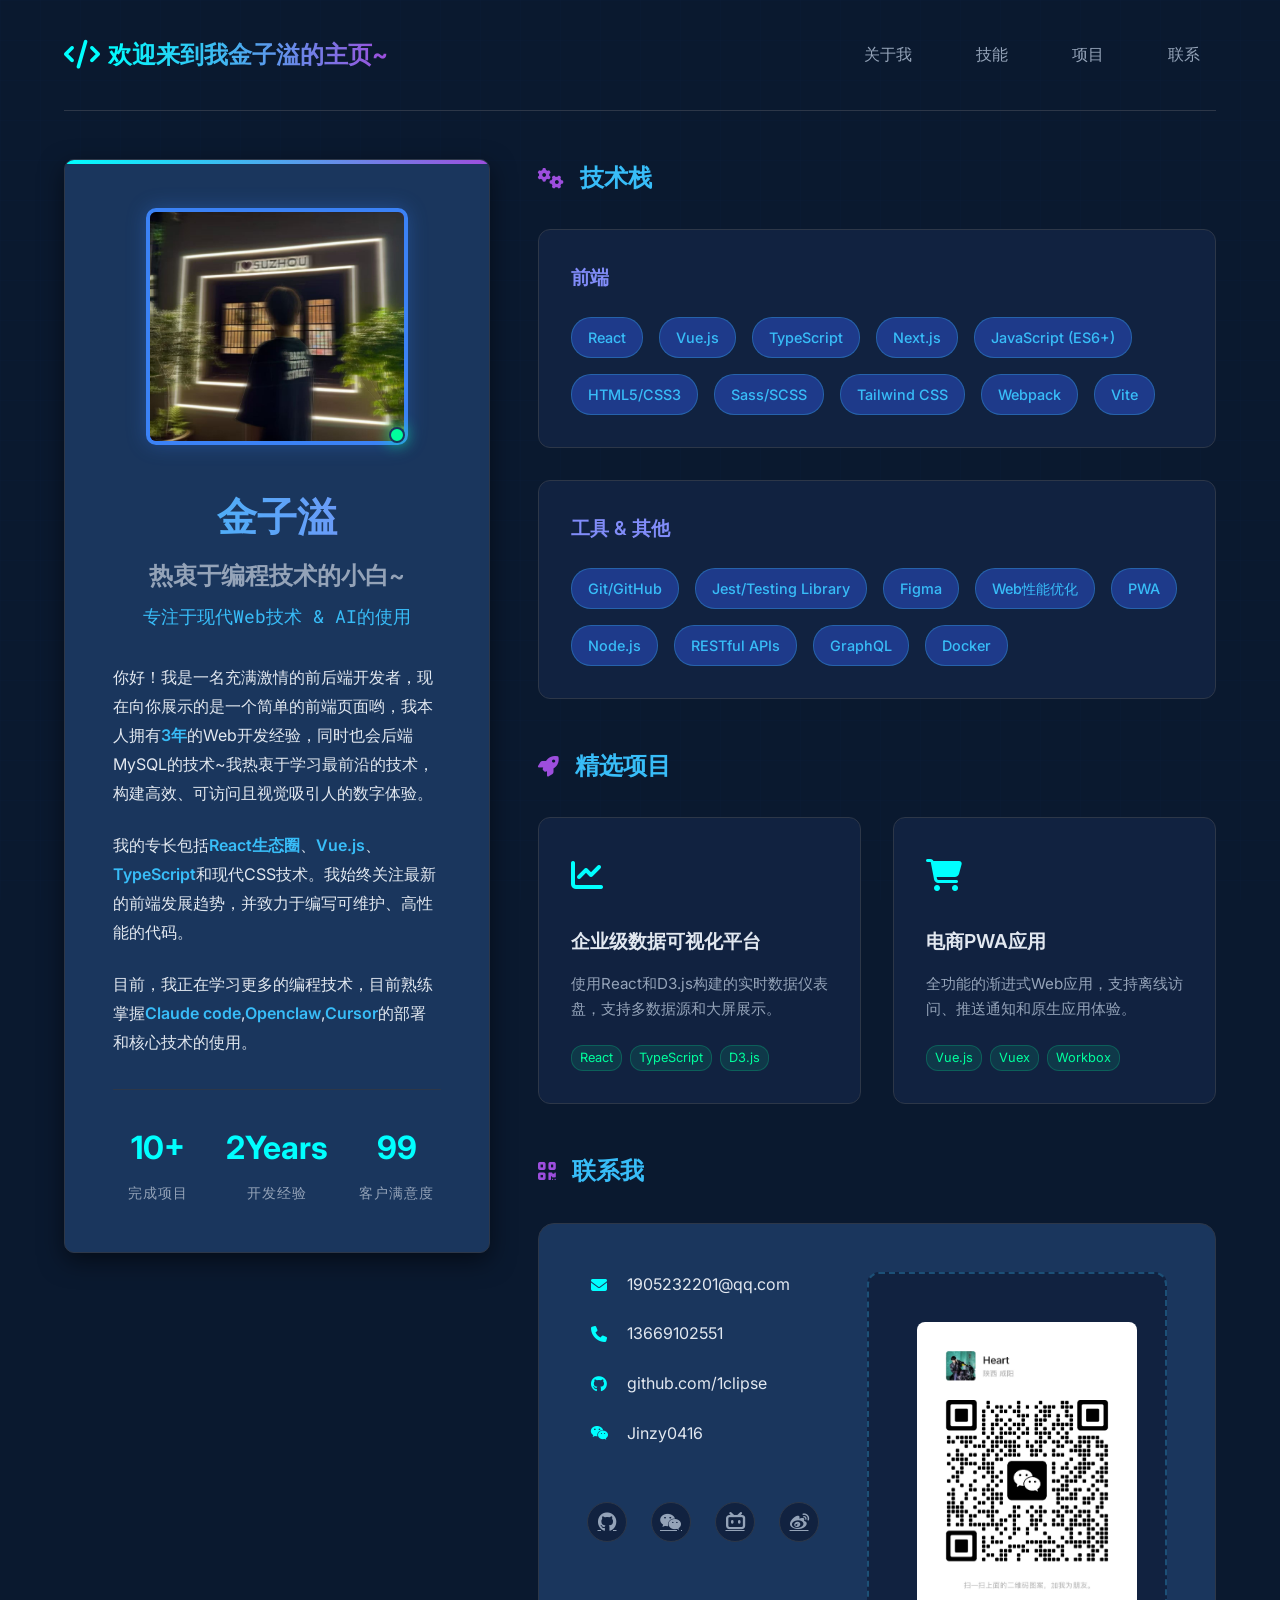
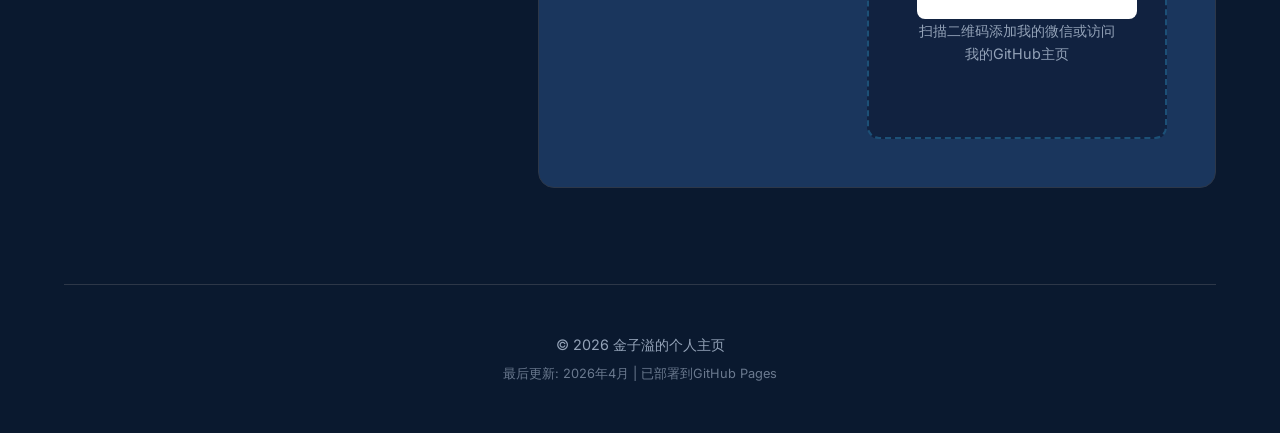
==== myweb/index.html @ c833097a "Add files via upload" ====
<!DOCTYPE html>
<html lang="zh-CN">
<head>
    <meta charset="UTF-8">
    <meta name="viewport" content="width=device-width, initial-scale=1.0">
    <title>前端开发者 | 个人主页</title>
    <link rel="stylesheet" href="style.css">
    <link rel="preconnect" href="https://fonts.googleapis.com">
    <link rel="preconnect" href="https://fonts.gstatic.com" crossorigin>
    <link href="https://fonts.googleapis.com/css2?family=Inter:wght@300;400;500;600;700&family=Roboto+Mono:wght@300;400;500&display=swap" rel="stylesheet">
    <link rel="stylesheet" href="https://cdnjs.cloudflare.com/ajax/libs/font-awesome/6.4.0/css/all.min.css">
    <link rel="icon" type="image/x-icon" href="images/favicon.ico">
</head>
<body>
    <!-- 网格背景 -->
    <div class="grid-background"></div>

    <!-- 主容器 -->
    <main class="container">
        <!-- 头部 -->
        <header class="header">
            <div class="logo">
                <span class="logo-icon"><i class="fas fa-code"></i></span>
                <span class="logo-text">欢迎来到我金子溢的主页~</span>
            </div>
            <nav class="nav">
                <a href="#about" class="nav-link active">关于我</a>
                <a href="#skills" class="nav-link">技能</a>
                <a href="#projects" class="nav-link">项目</a>
                <a href="#contact" class="nav-link">联系</a>
            </nav>
        </header>

        <!-- 主要内容区域 -->
        <div class="content-wrapper">
            <!-- 左侧：个人信息 -->
            <section class="profile-section" id="about">
                <div class="profile-card" title="恭喜你发现了彩蛋~这是一个鼠标悬停显示~使用的最传统css标签，没有用自定义的~">
                    <div class="avatar-container">
                        <img src="images/jinz.jpg" alt="金子溢" class="avatar-img" title="恭喜你发现彩蛋🎇，这是我本人~">
                        <div class="status-indicator"></div>
                    </div>
                    <h1 class="name">金子溢</h1>
                    <h2 class="title">热衷于编程技术的小白~</h2>
                    <p class="subtitle">专注于现代Web技术 & AI的使用</p>

                    <div class="bio">
                        <p>你好！我是一名充满激情的前后端开发者，现在向你展示的是一个简单的前端页面哟，我本人拥有<span class="highlight">3年</span>的Web开发经验，同时也会后端MySQL的技术~我热衷于学习最前沿的技术，构建高效、可访问且视觉吸引人的数字体验。</p>
                        <p>我的专长包括<span class="highlight">React生态圈</span>、<span class="highlight">Vue.js</span>、<span class="highlight">TypeScript</span>和现代CSS技术。我始终关注最新的前端发展趋势，并致力于编写可维护、高性能的代码。</p>
                        <p>目前，我正在学习更多的编程技术，目前熟练掌握<span class="highlight">Claude code</span>,<span class="highlight">Openclaw</span>,<span class="highlight">Cursor</span></span>的部署和核心技术的使用。</p>
                    </div>

                    <div class="stats">
                        <div class="stat-item">
                            <div class="stat-value">10+</div>
                            <div class="stat-label">完成项目</div>
                        </div>
                        <div class="stat-item">
                            <div class="stat-value">2Years</div>
                            <div class="stat-label">开发经验</div>
                        </div>
                        <div class="stat-item">
                            <div class="stat-value">100%</div>
                            <div class="stat-label">客户满意度</div>
                        </div>
                    </div>
                </div>
            </section>

            <!-- 右侧：技能和联系方式 -->
            <div class="right-section">
                <!-- 技能部分 -->
                <section class="skills-section" id="skills">
                    <h2 class="section-title"><span class="section-icon" ><i class="fas fa-cogs"></i></span>技术栈</h2>
                    <div class="skills-grid">
                        <div class="skill-category">
                            <h3 class="category-title">前端</h3>
                            <div class="skill-tags">
                                <span class="skill-tag">React</span>
                                <span class="skill-tag">Vue.js</span>
                                <span class="skill-tag">TypeScript</span>
                                <span class="skill-tag">Next.js</span>
                                <span class="skill-tag">JavaScript (ES6+)</span>
                                <span class="skill-tag">HTML5/CSS3</span>
                                <span class="skill-tag">Sass/SCSS</span>
                                <span class="skill-tag">Tailwind CSS</span>
                                <span class="skill-tag">Webpack</span>
                                <span class="skill-tag">Vite</span>
                            </div>
                        </div>

                        <div class="skill-category">
                            <h3 class="category-title">工具 & 其他</h3>
                            <div class="skill-tags">
                                <span class="skill-tag">Git/GitHub</span>
                                <span class="skill-tag">Jest/Testing Library</span>
                                <span class="skill-tag">Figma</span>
                                <span class="skill-tag">Web性能优化</span>
                                <span class="skill-tag">PWA</span>
                                <span class="skill-tag">Node.js</span>
                                <span class="skill-tag">RESTful APIs</span>
                                <span class="skill-tag">GraphQL</span>
                                <span class="skill-tag">Docker</span>
                            </div>
                        </div>
                    </div>
                </section>

                <!-- 项目部分 -->
                <section class="projects-section" id="projects">
                    <h2 class="section-title"><span class="section-icon"><i class="fas fa-rocket"></i></span>精选项目</h2>
                    <div class="projects-grid">
                        <div class="project-card">
                            <div class="project-icon">
                                <i class="fas fa-chart-line"></i>
                            </div>
                            <h3 class="project-title">企业级数据可视化平台</h3>
                            <p class="project-desc">使用React和D3.js构建的实时数据仪表盘，支持多数据源和大屏展示。</p>
                            <div class="project-tech">
                                <span>React</span>
                                <span>TypeScript</span>
                                <span>D3.js</span>
                            </div>
                        </div>

                        <div class="project-card">
                            <div class="project-icon">
                                <i class="fas fa-shopping-cart"></i>
                            </div>
                            <h3 class="project-title">电商PWA应用</h3>
                            <p class="project-desc">全功能的渐进式Web应用，支持离线访问、推送通知和原生应用体验。</p>
                            <div class="project-tech">
                                <span>Vue.js</span>
                                <span>Vuex</span>
                                <span>Workbox</span>
                            </div>
                        </div>
                    </div>
                </section>

                <!-- 联系和二维码部分 -->
                <section class="contact-section" id="contact">
                    <h2 class="section-title"><span class="section-icon"><i class="fas fa-qrcode"></i></span>联系我</h2>
                    <div class="contact-container">
                        <div class="contact-info">
                            <div class="contact-item">
                                <i class="fas fa-envelope"></i>
                                <span>1905232201@qq.com</span>
                            </div>
                            <div class="contact-item">
                                <i class="fas fa-phone"></i>
                                <span>13669102551</span>
                            </div>
                            <div class="contact-item">
                                <i class="fab fa-github"></i>
                                <span>github.com/1clipse</span>
                            </div>
                            <div class="contact-item">
                                <i class="fab fa-weixin"></i>
                                <span>Jinzy0416</span>
                            </div>

                            <div class="social-links">
                                <a href="https://github.com/1clipse" class="social-link" title="GitHub"><i class="fab fa-github"></i></a>
                                <a href="https://weixin.qq.com" class="social-link" title="微信"><i class="fab fa-weixin"></i></a>
                                <a href="https://www.bilibili.com" class="social-link" target="_blank" title="哔哩哔哩"><i class="fab fa-bilibili"></i></a>
                                <a href="https://weibo.com" class="social-link" target="_blank" title="微博"><i class="fab fa-weibo"></i></a>
                            </div>
                        </div>

                        <div class="qr-container">
                            <div class="qr-card">
                                    <img src="images/qrcode.png" alt="微信/联系方式二维码" class="qr-image" id="qrcode-img">
                                <p class="qr-instruction">扫描二维码添加我的微信或访问我的GitHub主页</p>
                            </div>
                        </div>
                    </div>
                </section>
            </div>
        </div>

        <!-- 页脚 -->
        <footer class="footer">
            <p>© 2026 金子溢的个人主页</p>
            <p class="footer-note">最后更新: 2026年4月 | 已部署到GitHub Pages</p>
        </footer>
    </main>

    <!-- 脚本 -->
    <script src="script.js"></script>
</body>
</html>
---- myweb/style.css ----
/* ===== CSS重置和基础样式 ===== */
* {
    margin: 0;
    padding: 0;
    box-sizing: border-box;
}

html {
    scroll-behavior: smooth;
}

body {
    font-family: 'Inter', sans-serif;
    background-color: var(--bg-primary);
    color: var(--text-primary);
    line-height: 1.6;
    overflow-x: hidden;
    position: relative;
}


/* ===== CSS变量（科技感配色） ===== */
:root {
    /* 主色调 */
    --bg-primary: #0a192f; /* 深蓝黑 */
    --bg-secondary: #112240; /* 稍浅的深蓝 */
    --bg-card: #1a365d; /* 卡片背景 */
    --bg-accent: #1e3a8a; /* 强调背景 */

    /* 文字颜色 */
    --text-primary: #e2e8f0; /* 主文字 */
    --text-secondary: #94a3b8; /* 次要文字 */
    --text-accent: #38bdf8; /* 强调文字 - 青色 */
    --text-highlight: #818cf8; /* 高亮文字 - 紫色 */

    /* 霓虹色 - 科技感 */
    --neon-cyan: #00ffff;
    --neon-purple: #9d4edd;
    --neon-pink: #ff00ff;
    --neon-green: #00ff9d;

    /* 边框和阴影 */
    --border-color: #2d3748;
    --border-glow: rgba(56, 189, 248, 0.3);
    --shadow-sm: 0 2px 4px rgba(0, 0, 0, 0.3);
    --shadow-md: 0 4px 12px rgba(0, 0, 0, 0.4);
    --shadow-lg: 0 8px 24px rgba(0, 0, 0, 0.5);
    --shadow-glow: 0 0 15px rgba(56, 189, 248, 0.2);

    /* 过渡效果 */
    --transition-fast: 0.2s ease;
    --transition-normal: 0.3s ease;
    --transition-slow: 0.5s ease;

    /* 间距 */
    --space-xs: 0.5rem;
    --space-sm: 1rem;
    --space-md: 1.5rem;
    --space-lg: 2rem;
    --space-xl: 3rem;
}

/* ===== 网格背景 ===== */
.grid-background {
    position: fixed;
    top: 0;
    left: 0;
    width: 100%;
    height: 100%;
    background-image:
        linear-gradient(rgba(17, 34, 64, 0.7) 1px, transparent 1px),
        linear-gradient(90deg, rgba(17, 34, 64, 0.7) 1px, transparent 1px);
    background-size: 40px 40px;
    z-index: -1;
    opacity: 0.3;
    animation: gridMove 20s linear infinite;
}

@keyframes gridMove {
    0% {
        transform: translate(0, 0);
    }
    100% {
        transform: translate(20px, 20px);
    }
}

/* ===== 布局容器 ===== */
.container {
    max-width: 1200px;
    margin: 0 auto;
    padding: 0 var(--space-md);
    position: relative;
    z-index: 1;
}

/* ===== 头部导航 ===== */
.header {
    display: flex;
    justify-content: space-between;
    align-items: center;
    padding: var(--space-lg) 0;
    border-bottom: 1px solid var(--border-color);
    margin-bottom: var(--space-xl);
}

.logo {
    display: flex;
    align-items: center;
    gap: var(--space-xs);
    font-size: 1.5rem;
    font-weight: 700;
}

.logo-icon {
    color: var(--neon-cyan);
    font-size: 1.8rem;
}

.logo-text {
    background: linear-gradient(90deg, var(--neon-cyan), var(--neon-purple));
    -webkit-background-clip: text;
    -webkit-text-fill-color: transparent;
    background-clip: text;
}

.nav {
    display: flex;
    gap: var(--space-lg);
}

.nav-link {
    color: var(--text-secondary);
    text-decoration: none;
    font-weight: 500;
    padding: var(--space-xs) var(--space-sm);
    border-radius: 4px;
    transition: var(--transition-normal);
    position: relative;
}

.nav-link:hover,
.nav-link.active {
    color: var(--text-accent);
}

.nav-link::after {
    content: '';
    position: absolute;
    bottom: -5px;
    left: 50%;
    transform: translateX(-50%);
    width: 0;
    height: 2px;
    background: var(--neon-cyan);
    transition: var(--transition-normal);
}

.nav-link:hover::after,
.nav-link.active::after {
    width: 80%;
}

/* ===== 主要内容区域 ===== */
.content-wrapper {
    display: grid;
    grid-template-columns: 1fr 1fr;
    gap: var(--space-xl);
    margin-bottom: var(--space-xl);
}

@media (max-width: 992px) {
    .content-wrapper {
        grid-template-columns: 1fr;
    }
}

/* ===== 个人资料卡片 ===== */
.profile-card {
    background: var(--bg-card);
    border-radius: 10px;
    padding: var(--space-xl);
    box-shadow: var(--shadow-lg);
    border: 1px solid var(--border-color);
    transition: var(--transition-normal);
    position: relative;
    overflow: hidden;
}

.profile-card::before {
    content: '';
    position: absolute;
    top: 0;
    left: 0;
    width: 100%;
    height: 4px;
    background: linear-gradient(90deg, var(--neon-cyan), var(--neon-purple));
}

.profile-card:hover {
    box-shadow: var(--shadow-glow);
    transform: translateY(-5px);
}

.avatar-container {
    position: relative;
    width: 80%; /* 4:3 长方形宽度 */
    height: 80%; /* 4:3 长方形高度 */
    margin: 0 auto var(--space-lg);
}

.avatar-placeholder {
    width: 100%;
    height: 100%;
    background: linear-gradient(135deg, var(--bg-accent), var(--neon-purple));
    border-radius: 50%;
    display: flex;
    align-items: center;
    justify-content: center;
    font-size: 3rem;
    color: white;
    border: 4px solid var(--neon-cyan);
    box-shadow: 0 0 20px rgba(0, 255, 255, 0.3);
}

.avatar-img {
    width: 100%;
    height: 100%;
    border-radius: 10px; /* 矩形圆角 */
    border: 4px solid #3b82f6; /* 蓝色边框 */
    box-shadow: 0 0 20px rgba(59, 130, 246, 0.3); /* 匹配蓝色阴影 */
    object-fit: contain; /* 保持原比例，完整显示 */
    background: linear-gradient(135deg, var(--bg-accent), var(--neon-purple)); /* 备用背景 */
}

.status-indicator {
    position: absolute;
    bottom: 10px;
    right: 3px;
    width: 16px;
    height: 16px;
    background-color: var(--neon-green);
    border-radius: 50%;
    border: 2px solid var(--bg-card);
    box-shadow: 0 0 10px var(--neon-green);
    animation: pulse 2s infinite;
}

@keyframes pulse {
    0%, 100% {
        opacity: 1;
    }
    50% {
        opacity: 0.5;
    }
}

.name {
    font-size: 2.5rem;
    font-weight: 700;
    text-align: center;
    margin-bottom: var(--space-xs);
    background: linear-gradient(90deg, var(--text-accent), var(--text-highlight));
    -webkit-background-clip: text;
    -webkit-text-fill-color: transparent;
    background-clip: text;
}

.title {
    font-size: 1.5rem;
    font-weight: 600;
    text-align: center;
    color: var(--text-secondary);
    margin-bottom: var(--space-xs);
}

.subtitle {
    font-size: 1.1rem;
    text-align: center;
    color: var(--text-accent);
    margin-bottom: var(--space-lg);
    font-family: 'Roboto Mono', monospace;
}

.bio {
    margin-bottom: var(--space-lg);
}

.bio p {
    margin-bottom: var(--space-md);
    color: var(--text-primary);
    line-height: 1.8;
}

.highlight {
    color: var(--text-accent);
    font-weight: 600;
}

.stats {
    display: grid;
    grid-template-columns: repeat(3, 1fr);
    gap: var(--space-md);
    margin-top: var(--space-lg);
    padding-top: var(--space-lg);
    border-top: 1px solid var(--border-color);
}

.stat-item {
    text-align: center;
}

.stat-value {
    font-size: 2rem;
    font-weight: 700;
    color: var(--neon-cyan);
    margin-bottom: var(--space-xs);
}

.stat-label {
    font-size: 0.9rem;
    color: var(--text-secondary);
    text-transform: uppercase;
    letter-spacing: 1px;
}

/* ===== 技能部分 ===== */
.skills-section,
.projects-section,
.contact-section {
    margin-bottom: var(--space-xl);
}

.section-title {
    font-size: 1.5rem;
    font-weight: 600;
    margin-bottom: var(--space-lg);
    display: flex;
    align-items: center;
    gap: var(--space-sm);
    color: var(--text-accent);
}

.section-icon {
    color: var(--neon-purple);
    font-size: 1.3rem;
}

.skills-grid {
    display: grid;
    gap: var(--space-lg);
}

.skill-category {
    background: var(--bg-secondary);
    border-radius: 12px;
    padding: var(--space-lg);
    border: 1px solid var(--border-color);
}

.category-title {
    font-size: 1.2rem;
    font-weight: 600;
    margin-bottom: var(--space-md);
    color: var(--text-highlight);
}

.skill-tags {
    display: flex;
    flex-wrap: wrap;
    gap: var(--space-sm);
}

.skill-tag {
    background: var(--bg-accent);
    color: var(--text-accent);
    padding: var(--space-xs) var(--space-sm);
    border-radius: 20px;
    font-size: 0.9rem;
    font-weight: 500;
    border: 1px solid var(--border-glow);
    transition: var(--transition-fast);
}

.skill-tag:hover {
    background: var(--neon-purple);
    color: white;
    transform: translateY(-2px);
    box-shadow: 0 4px 12px rgba(157, 78, 221, 0.3);
}

/* ===== 项目部分 ===== */
.projects-grid {
    display: grid;
    grid-template-columns: repeat(auto-fit, minmax(250px, 1fr));
    gap: var(--space-lg);
}

.project-card {
    background: var(--bg-secondary);
    border-radius: 12px;
    padding: var(--space-lg);
    border: 1px solid var(--border-color);
    transition: var(--transition-normal);
}

.project-card:hover {
    border-color: var(--neon-purple);
    transform: translateY(-5px);
    box-shadow: 0 8px 24px rgba(157, 78, 221, 0.2);
}

.project-icon {
    font-size: 2rem;
    color: var(--neon-cyan);
    margin-bottom: var(--space-md);
}

.project-title {
    font-size: 1.2rem;
    font-weight: 600;
    margin-bottom: var(--space-sm);
    color: var(--text-primary);
}

.project-desc {
    font-size: 0.95rem;
    color: var(--text-secondary);
    margin-bottom: var(--space-md);
    line-height: 1.6;
}

.project-tech {
    display: flex;
    flex-wrap: wrap;
    gap: var(--space-xs);
}

.project-tech span {
    font-size: 0.8rem;
    color: var(--neon-green);
    background: rgba(0, 255, 157, 0.1);
    padding: 2px 8px;
    border-radius: 12px;
    border: 1px solid rgba(0, 255, 157, 0.2);
}

/* ===== 联系部分 ===== */
.contact-container {
    display: grid;
    grid-template-columns: 1fr 1fr;
    gap: var(--space-xl);
    background: var(--bg-card);
    border-radius: 16px;
    padding: var(--space-xl);
    border: 1px solid var(--border-color);
}

@media (max-width: 768px) {
    .contact-container {
        grid-template-columns: 1fr;
    }
}

.contact-info {
    display: flex;
    flex-direction: column;
    gap: var(--space-md);
}

.contact-item {
    display: flex;
    align-items: center;
    gap: var(--space-sm);
    font-size: 1rem;
    color: var(--text-primary);
}

.contact-item i {
    color: var(--neon-cyan);
    width: 24px;
    text-align: center;
}

.social-links {
    display: flex;
    gap: var(--space-md);
    margin-top: var(--space-lg);
}

.social-link {
    display: flex;
    align-items: center;
    justify-content: center;
    width: 40px;
    height: 40px;
    background: var(--bg-secondary);
    border-radius: 50%;
    color: var(--text-secondary);
    font-size: 1.2rem;
    transition: var(--transition-normal);
    border: 1px solid var(--border-color);
}

.social-link:hover {
    background: var(--neon-purple);
    color: white;
    transform: translateY(-3px);
    box-shadow: 0 4px 12px rgba(157, 78, 221, 0.3);
}

/* ===== 二维码区域 ===== */
.qr-container {
    display: flex;
    flex-direction: column;
    align-items: center;
    justify-content: center;
}

.qr-card {
    background: var(--bg-secondary);
    border-radius: 12px;
    padding: var(--space-xl);
    text-align: center;
    width: 100%;
    max-width: 300px;
    border: 2px dashed var(--border-glow);
    transition: var(--transition-normal);
}

.qr-card:hover {
    border-color: var(--neon-cyan);
    box-shadow: 0 0 25px rgba(0, 255, 255, 0.2);
}

.qr-placeholder {
    background: transparent;
    border-radius: 12px;
    padding: var(--space-md);
    margin-bottom: var(--space-lg);
    color: var(--text-accent);
    border: 2px solid var(--neon-cyan);
    display: flex;
    align-items: center;
    justify-content: center;
    min-height: 200px;
}

.qr-image {
  width: 220px;
  height: 250px;
  min-height: 100px;
  height: auto;
  border-radius: 8px;
  display: block !important; /* 加!important，强制显示，万无一失 */
  object-fit: contain;
  margin: 0 auto; /* 居中，更美观 */
  background-color: rgba(17, 34, 64, 0.5); /* 深色背景，确保二维码可见 */
}

.qr-placeholder:has(.qr-image[src*="qrcode.png"]:not([src=""])),
.qr-placeholder:has(img:not([src=""])) {
    background: transparent;
    border: 2px solid var(--neon-cyan);
}

.qr-instruction {
    font-size: 0.9rem;
    color: var(--text-secondary);
    margin-bottom: var(--space-md);
    line-height: 1.6;
}

.qr-upload-hint {
    background: rgba(56, 189, 248, 0.1);
    border-radius: 8px;
    padding: var(--space-md);
    border-left: 4px solid var(--neon-cyan);
}

.qr-upload-hint p {
    font-size: 0.85rem;
    color: var(--text-accent);
    line-height: 1.5;
}

.qr-upload-hint code {
    background: rgba(0, 0, 0, 0.3);
    padding: 2px 6px;
    border-radius: 4px;
    font-family: 'Roboto Mono', monospace;
    font-size: 0.8rem;
    color: var(--neon-green);
}

/* ===== 页脚 ===== */
.footer {
    text-align: center;
    padding: var(--space-xl) 0;
    border-top: 1px solid var(--border-color);
    margin-top: var(--space-xl);
    color: var(--text-secondary);
    font-size: 0.9rem;
}

.footer-note {
    margin-top: var(--space-xs);
    font-size: 0.8rem;
    color: var(--text-secondary);
    opacity: 0.7;
}

/* ===== 响应式设计 ===== */
@media (max-width: 768px) {
    .header {
        flex-direction: column;
        gap: var(--space-md);
        text-align: center;
    }

    .nav {
        flex-wrap: wrap;
        justify-content: center;
        gap: var(--space-sm);
    }

    .name {
        font-size: 2rem;
    }

    .title {
        font-size: 1.3rem;
    }

    .stats {
        grid-template-columns: 1fr;
        gap: var(--space-lg);
    }

    .skill-tags {
        justify-content: center;
    }

    .projects-grid {
        grid-template-columns: 1fr;
    }
}

@media (max-width: 480px) {
    .container {
        padding: 0 var(--space-sm);
    }

    .profile-card,
    .skill-category,
    .project-card,
    .contact-container {
        padding: var(--space-lg);
    }

    .content-wrapper {
        gap: var(--space-lg);
    }

    .section-title {
        font-size: 1.3rem;
    }
}

/* ===== 工具类 ===== */
.text-center {
    text-align: center;
}

.mt-1 { margin-top: var(--space-xs); }
.mt-2 { margin-top: var(--space-sm); }
.mt-3 { margin-top: var(--space-md); }
.mt-4 { margin-top: var(--space-lg); }
.mt-5 { margin-top: var(--space-xl); }

.mb-1 { margin-bottom: var(--space-xs); }
.mb-2 { margin-bottom: var(--space-sm); }
.mb-3 { margin-bottom: var(--space-md); }
.mb-4 { margin-bottom: var(--space-lg); }
.mb-5 { margin-bottom: var(--space-xl); }
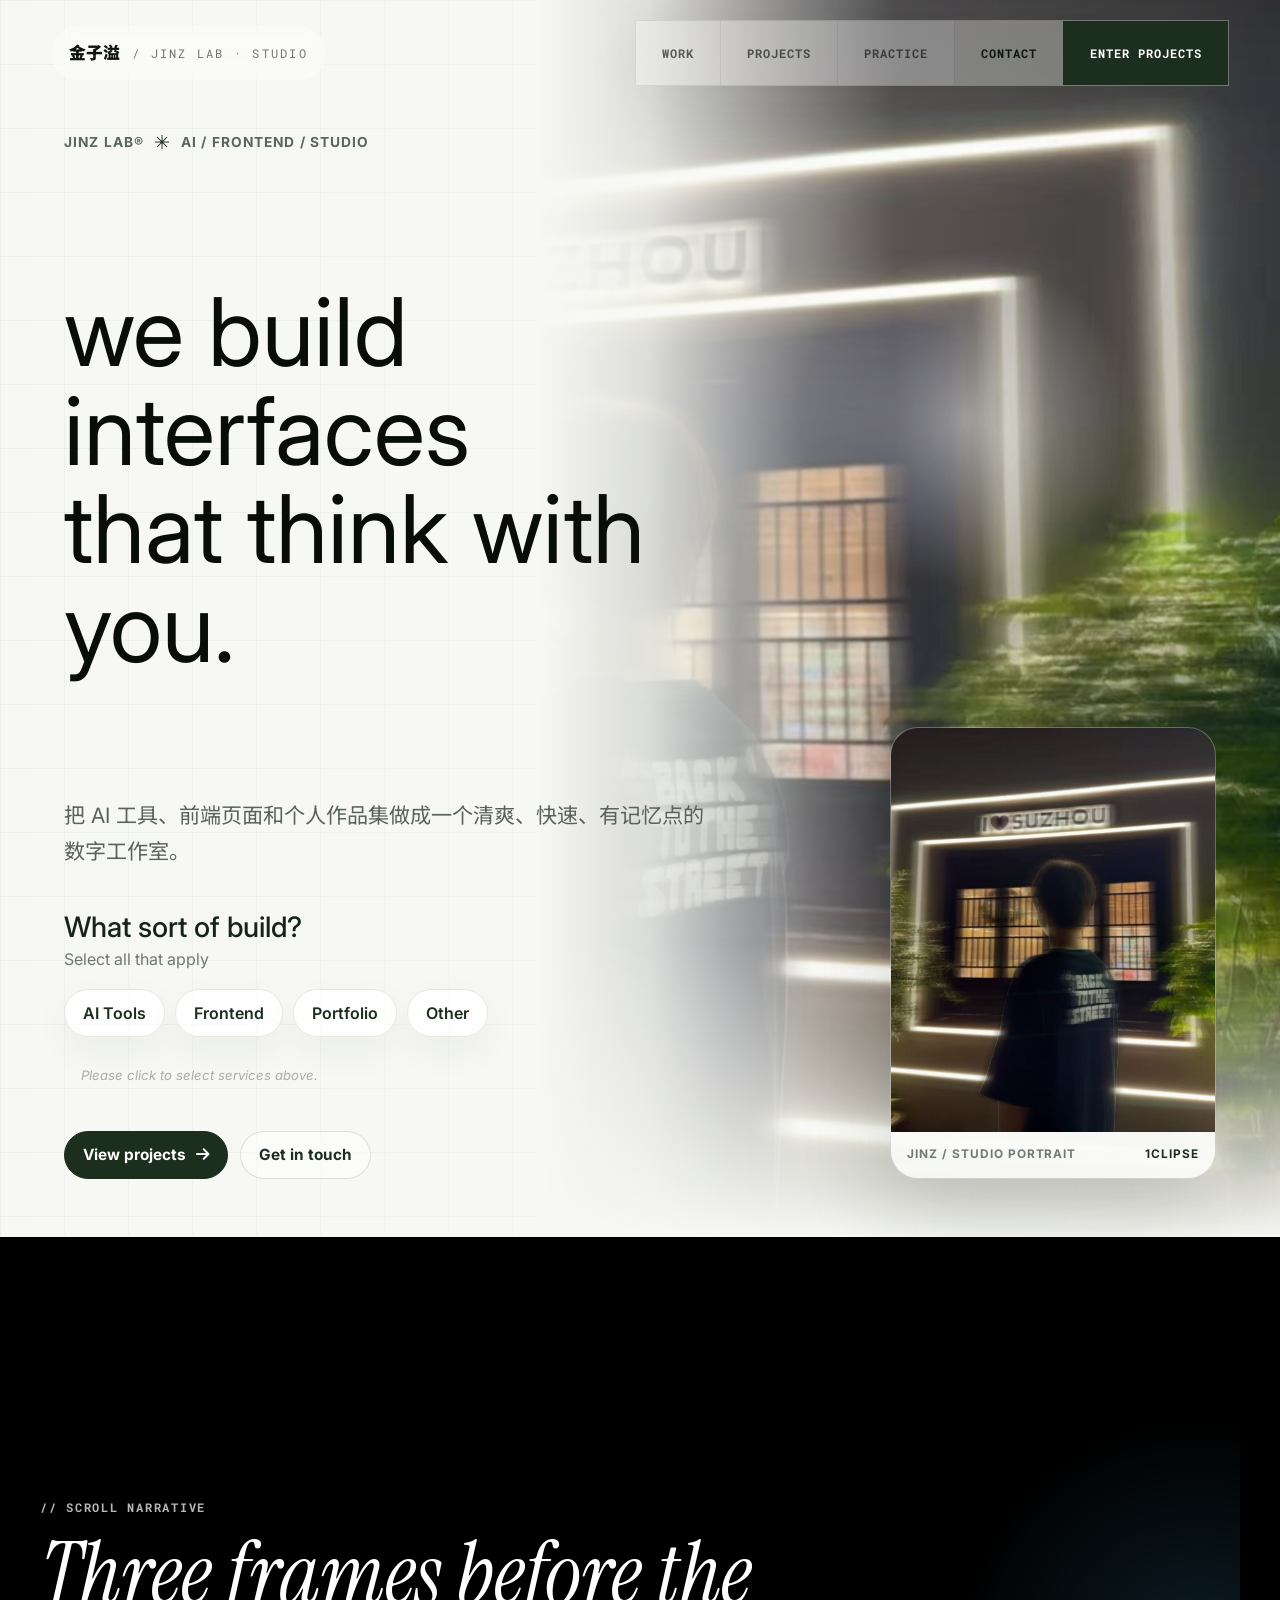
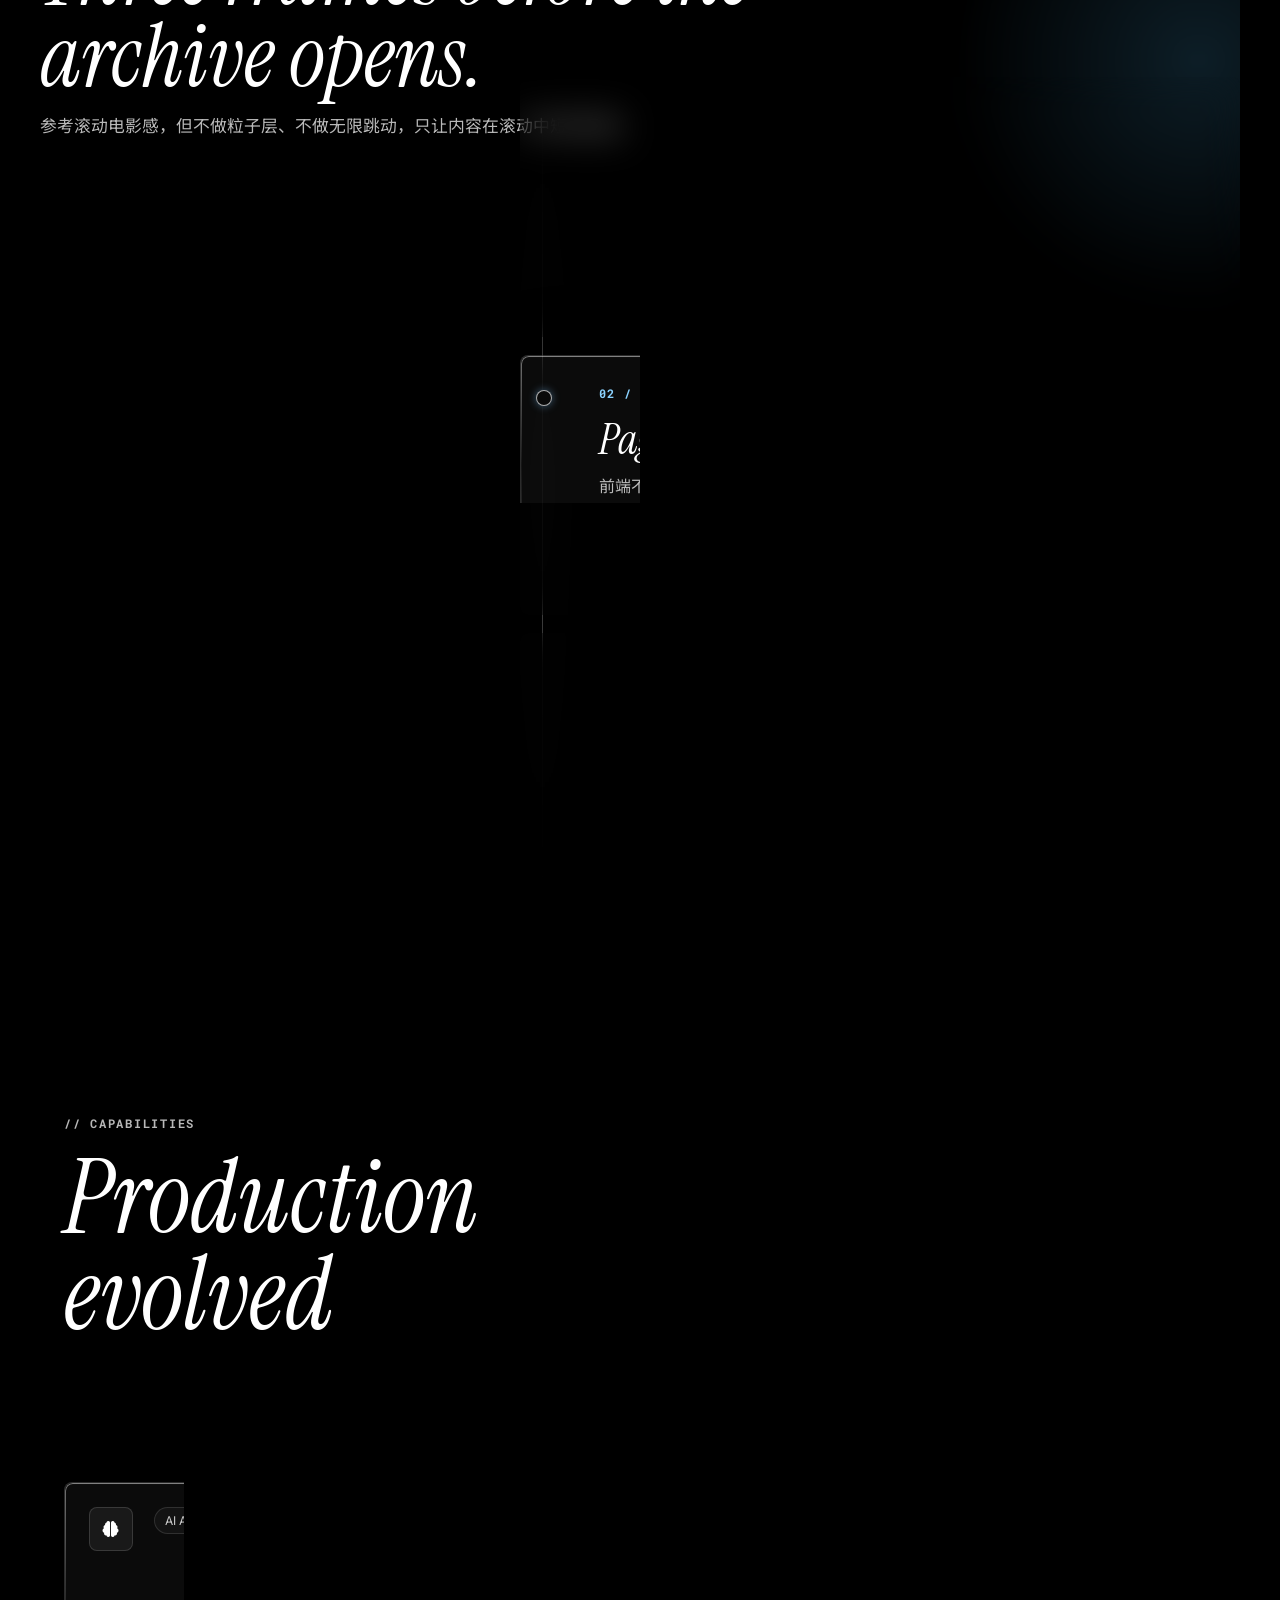
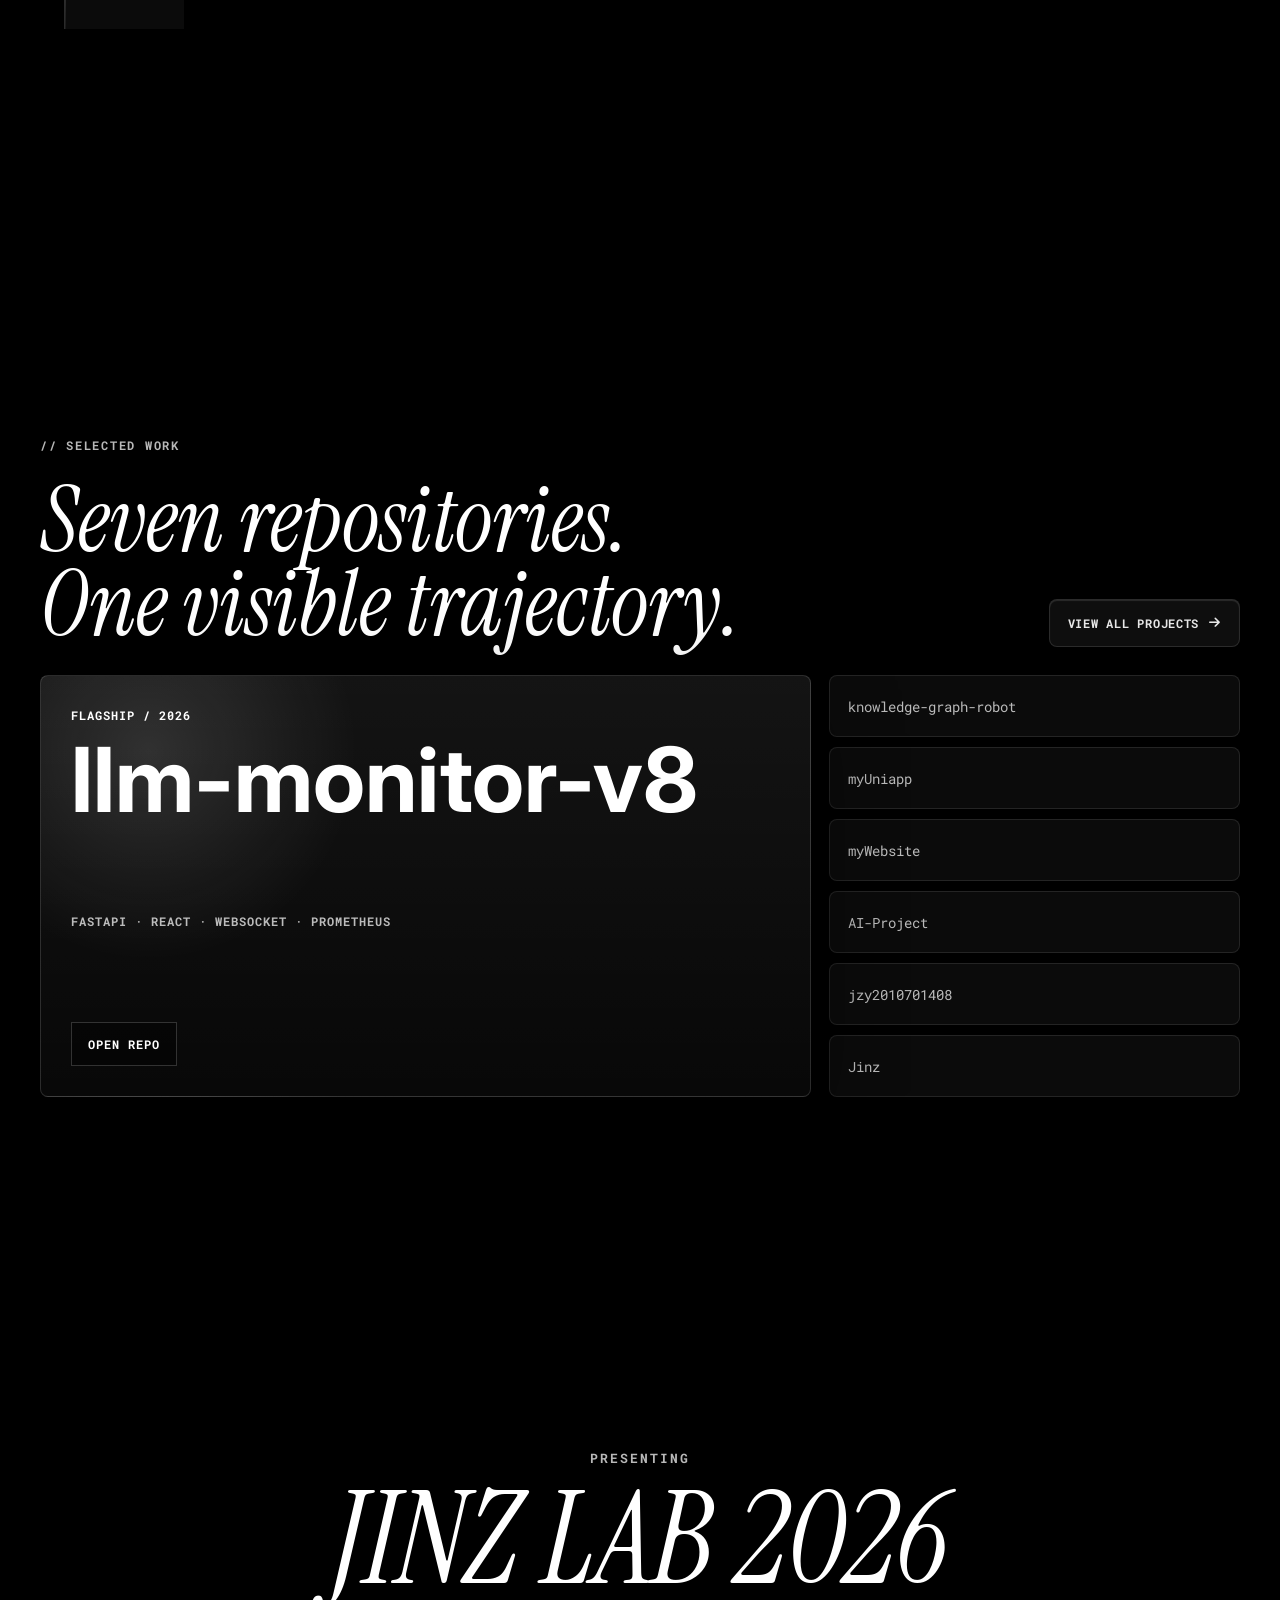
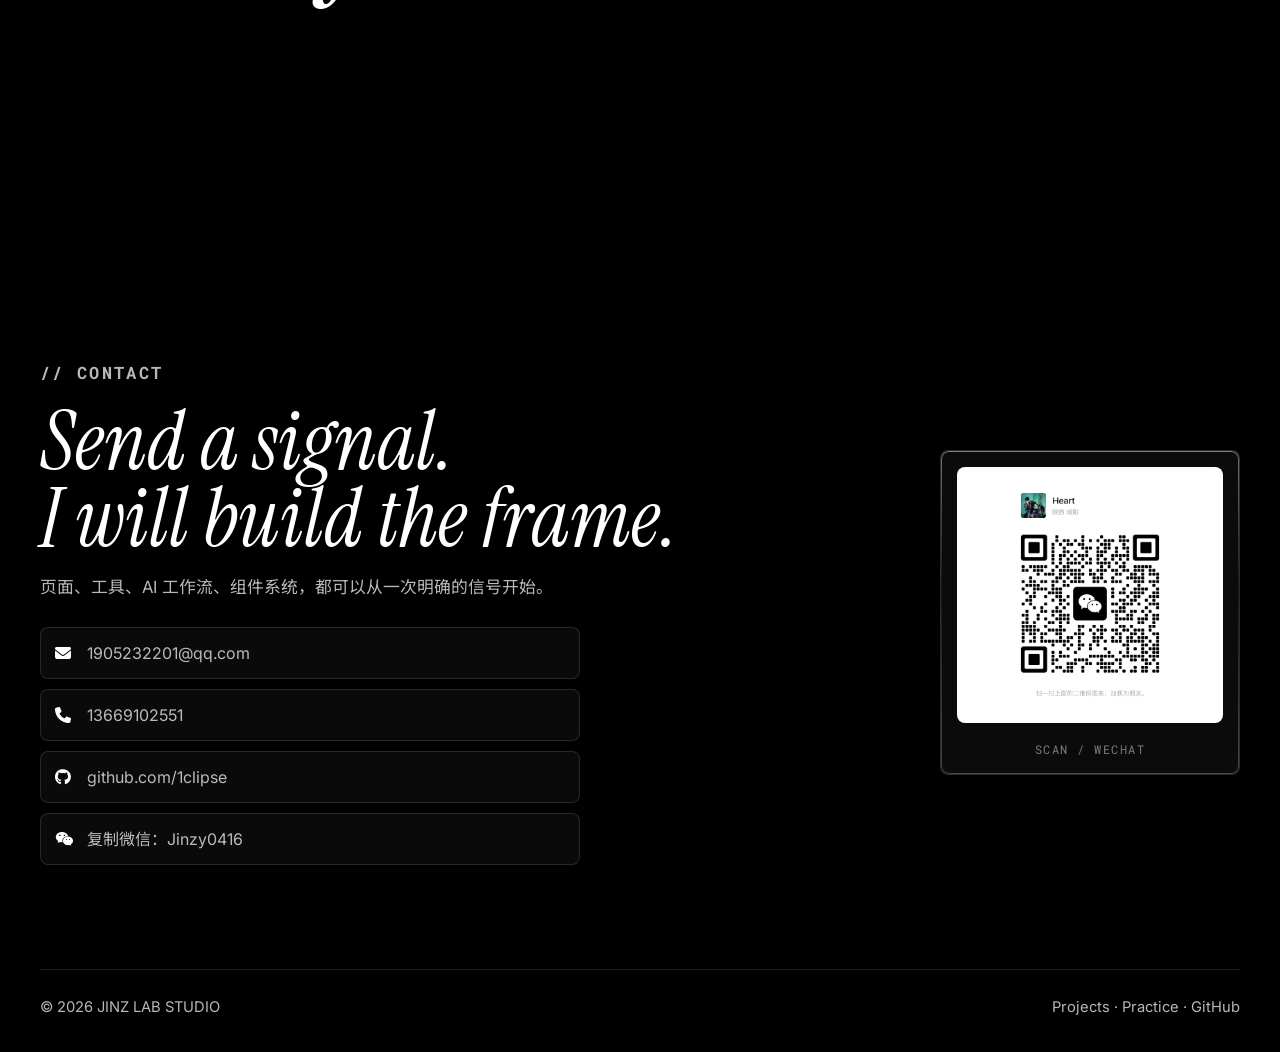
==== commit 47b3a93f: "Restore portfolio site in myweb" ====
--- a/myweb/index.html
+++ b/myweb/index.html
@@ -3,190 +3,224 @@
 <head>
     <meta charset="UTF-8">
     <meta name="viewport" content="width=device-width, initial-scale=1.0">
-    <title>前端开发者 | 个人主页</title>
-    <link rel="stylesheet" href="style.css">
+    <meta name="description" content="金子溢的电影级个人工作室主页，展示 AI 工具、前端作品、GitHub 项目和联系方式。">
+    <title>金子溢 | JINZ LAB STUDIO</title>
     <link rel="preconnect" href="https://fonts.googleapis.com">
     <link rel="preconnect" href="https://fonts.gstatic.com" crossorigin>
-    <link href="https://fonts.googleapis.com/css2?family=Inter:wght@300;400;500;600;700&family=Roboto+Mono:wght@300;400;500&display=swap" rel="stylesheet">
-    <link rel="stylesheet" href="https://cdnjs.cloudflare.com/ajax/libs/font-awesome/6.4.0/css/all.min.css">
-    <link rel="icon" type="image/x-icon" href="images/favicon.ico">
+    <link href="https://fonts.googleapis.com/css2?family=Barlow:wght@300;400;500;600;700&family=Instrument+Serif:ital@0;1&family=Inter:wght@400;500;600;700&family=Noto+Sans+SC:wght@400;500;700;900&family=Roboto+Mono:wght@400;500;700&display=swap" rel="stylesheet">
+    <link rel="stylesheet" href="https://cdnjs.cloudflare.com/ajax/libs/font-awesome/6.5.2/css/all.min.css">
+    <link rel="stylesheet" href="style.css?v=20260630-mainframe">
 </head>
-<body>
-    <!-- 网格背景 -->
-    <div class="grid-background"></div>
-
-    <!-- 主容器 -->
-    <main class="container">
-        <!-- 头部 -->
-        <header class="header">
-            <div class="logo">
-                <span class="logo-icon"><i class="fas fa-code"></i></span>
-                <span class="logo-text">欢迎来到我金子溢的主页~</span>
-            </div>
-            <nav class="nav">
-                <a href="#about" class="nav-link active">关于我</a>
-                <a href="#skills" class="nav-link">技能</a>
-                <a href="#projects" class="nav-link">项目</a>
-                <a href="#contact" class="nav-link">联系</a>
-            </nav>
-        </header>
-
-        <!-- 主要内容区域 -->
-        <div class="content-wrapper">
-            <!-- 左侧：个人信息 -->
-            <section class="profile-section" id="about">
-                <div class="profile-card" title="恭喜你发现了彩蛋~这是一个鼠标悬停显示~使用的最传统css标签，没有用自定义的~">
-                    <div class="avatar-container">
-                        <img src="images/jinz.jpg" alt="金子溢" class="avatar-img" title="恭喜你发现彩蛋🎇，这是我本人~">
-                        <div class="status-indicator"></div>
+<body data-page="home">
+    <header class="studio-header" data-elevated="false">
+        <a class="studio-brand" href="index.html#top" aria-label="返回首页">
+            <strong>金子溢</strong>
+            <span>/ JINZ LAB · STUDIO</span>
+        </a>
+        <button class="nav-toggle" type="button" aria-expanded="false" aria-controls="site-nav" aria-label="展开导航">
+            <span></span>
+            <span></span>
+        </button>
+        <nav class="studio-nav" id="site-nav" aria-label="主导航">
+            <a class="nav-link active" data-nav-page="home" href="index.html#top">WORK</a>
+            <a class="nav-link" data-nav-page="projects" href="projects.html">PROJECTS</a>
+            <a class="nav-link" data-nav-page="practice" href="practice.html">PRACTICE</a>
+            <a class="nav-link" href="#contact">CONTACT</a>
+            <a class="nav-cta" href="projects.html">ENTER PROJECTS</a>
+        </nav>
+    </header>
+
+    <main id="top">
+        <section class="spade-hero" aria-labelledby="hero-title">
+            <div class="spade-video-panel" aria-hidden="true">
+                <video class="spade-video" muted playsinline preload="auto" poster="images/jinz.jpg" data-scrub-video>
+                    <source src="https://d8j0ntlcm91z4.cloudfront.net/user_38xzZboKViGWJOttwIXH07lWA1P/hf_20260601_110537_3a579fa0-7bbc-4d94-9d25-0e816c7840f5.mp4" type="video/mp4">
+                </video>
+                <div class="spade-video-wash"></div>
+            </div>
+
+            <div class="spade-hero-content reveal">
+                <p class="spade-kicker">JINZ LAB® <span>✳</span> AI / FRONTEND / STUDIO</p>
+                <h1 id="hero-title" data-typewriter="we build interfaces&#10;that think with you.">
+                    <span data-typewriter-output>we build interfaces<br>that think with you.</span>
+                    <span class="type-cursor" aria-hidden="true"></span>
+                </h1>
+                <p class="spade-lede">把 AI 工具、前端页面和个人作品集做成一个清爽、快速、有记忆点的数字工作室。</p>
+
+                <div class="service-picker" aria-label="服务方向选择">
+                    <div>
+                        <h2>What sort of build?</h2>
+                        <p>Select all that apply</p>
                     </div>
-                    <h1 class="name">金子溢</h1>
-                    <h2 class="title">热衷于编程技术的小白~</h2>
-                    <p class="subtitle">专注于现代Web技术 & AI的使用</p>
-
-                    <div class="bio">
-                        <p>你好！我是一名充满激情的前后端开发者，现在向你展示的是一个简单的前端页面哟，我本人拥有<span class="highlight">3年</span>的Web开发经验，同时也会后端MySQL的技术~我热衷于学习最前沿的技术，构建高效、可访问且视觉吸引人的数字体验。</p>
-                        <p>我的专长包括<span class="highlight">React生态圈</span>、<span class="highlight">Vue.js</span>、<span class="highlight">TypeScript</span>和现代CSS技术。我始终关注最新的前端发展趋势，并致力于编写可维护、高性能的代码。</p>
-                        <p>目前，我正在学习更多的编程技术，目前熟练掌握<span class="highlight">Claude code</span>,<span class="highlight">Openclaw</span>,<span class="highlight">Cursor</span></span>的部署和核心技术的使用。</p>
+                    <div class="service-pills">
+                        <button class="service-pill" type="button" data-service="AI Tools">AI Tools</button>
+                        <button class="service-pill" type="button" data-service="Frontend">Frontend</button>
+                        <button class="service-pill" type="button" data-service="Portfolio">Portfolio</button>
+                        <button class="service-pill" type="button" data-service="Other">Other</button>
                     </div>
-
-                    <div class="stats">
-                        <div class="stat-item">
-                            <div class="stat-value">10+</div>
-                            <div class="stat-label">完成项目</div>
-                        </div>
-                        <div class="stat-item">
-                            <div class="stat-value">2Years</div>
-                            <div class="stat-label">开发经验</div>
-                        </div>
-                        <div class="stat-item">
-                            <div class="stat-value">100%</div>
-                            <div class="stat-label">客户满意度</div>
-                        </div>
-                    </div>
-                </div>
-            </section>
-
-            <!-- 右侧：技能和联系方式 -->
-            <div class="right-section">
-                <!-- 技能部分 -->
-                <section class="skills-section" id="skills">
-                    <h2 class="section-title"><span class="section-icon" ><i class="fas fa-cogs"></i></span>技术栈</h2>
-                    <div class="skills-grid">
-                        <div class="skill-category">
-                            <h3 class="category-title">前端</h3>
-                            <div class="skill-tags">
-                                <span class="skill-tag">React</span>
-                                <span class="skill-tag">Vue.js</span>
-                                <span class="skill-tag">TypeScript</span>
-                                <span class="skill-tag">Next.js</span>
-                                <span class="skill-tag">JavaScript (ES6+)</span>
-                                <span class="skill-tag">HTML5/CSS3</span>
-                                <span class="skill-tag">Sass/SCSS</span>
-                                <span class="skill-tag">Tailwind CSS</span>
-                                <span class="skill-tag">Webpack</span>
-                                <span class="skill-tag">Vite</span>
+                    <div class="service-status" data-service-status>Please click to select services above.</div>
+                </div>
+
+                <div class="spade-actions">
+                    <a class="spade-link strong" href="projects.html">View projects <i class="fa-solid fa-arrow-right"></i></a>
+                    <a class="spade-link" href="#contact">Get in touch</a>
+                </div>
+            </div>
+
+            <figure class="spade-portrait reveal">
+                <img src="images/jinz.jpg" alt="金子溢个人照片">
+                <figcaption>
+                    <span>JINZ / STUDIO PORTRAIT</span>
+                    <strong>1clipse</strong>
+                </figcaption>
+            </figure>
+        </section>
+
+        <section class="story-section" aria-labelledby="story-title">
+            <div class="story-heading reveal">
+                <p class="studio-kicker">// Scroll Narrative</p>
+                <h2 id="story-title">Three frames before the archive opens.</h2>
+                <p>参考滚动电影感，但不做粒子层、不做无限跳动，只让内容在滚动中短促显露。</p>
+            </div>
+            <div class="story-track" data-story-track>
+                <article class="story-card liquid-card reveal">
+                    <span>01 / SYSTEM</span>
+                    <h3>AI tools with a dashboard pulse.</h3>
+                    <p>从 llm-monitor-v8 到知识图谱机器人，核心是把 AI 能力变成可观察、可调试、可复用的工程系统。</p>
+                </article>
+                <article class="story-card liquid-card reveal">
+                    <span>02 / INTERFACE</span>
+                    <h3>Pages that move like product scenes.</h3>
+                    <p>前端不只是展示层，而是信息、节奏、视觉重心和可信度共同组成的第一现场。</p>
+                </article>
+                <article class="story-card liquid-card reveal">
+                    <span>03 / ARCHIVE</span>
+                    <h3>Every repository becomes a route.</h3>
+                    <p>7 个公开项目全部进入作品集，首页负责气质，项目页负责检索，练习页负责继续打磨组件。</p>
+                </article>
+            </div>
+        </section>
+
+        <section class="cinema-section capabilities-section" id="studio" aria-labelledby="studio-title">
+            <video class="fading-video section-video" data-fading-video muted playsinline preload="auto">
+                <source src="https://d8j0ntlcm91z4.cloudfront.net/user_38xzZboKViGWJOttwIXH07lWA1P/hf_20260418_094631_d30ab262-45ee-4b7d-99f3-5d5848c8ef13.mp4" type="video/mp4">
+            </video>
+            <div class="edge-shade" aria-hidden="true"></div>
+
+            <div class="section-inner">
+                <div class="section-heading cinematic-heading reveal">
+                    <p class="studio-kicker">// Capabilities</p>
+                    <h2 id="studio-title">Production<br>evolved</h2>
+                </div>
+                <div class="capability-grid">
+                    <article class="liquid-card reveal">
+                        <div class="card-top">
+                            <i class="fa-solid fa-brain"></i>
+                            <div class="tag-row">
+                                <span>AI Agents</span>
+                                <span>Automation</span>
+                                <span>Local First</span>
                             </div>
                         </div>
-
-                        <div class="skill-category">
-                            <h3 class="category-title">工具 & 其他</h3>
-                            <div class="skill-tags">
-                                <span class="skill-tag">Git/GitHub</span>
-                                <span class="skill-tag">Jest/Testing Library</span>
-                                <span class="skill-tag">Figma</span>
-                                <span class="skill-tag">Web性能优化</span>
-                                <span class="skill-tag">PWA</span>
-                                <span class="skill-tag">Node.js</span>
-                                <span class="skill-tag">RESTful APIs</span>
-                                <span class="skill-tag">GraphQL</span>
-                                <span class="skill-tag">Docker</span>
+                        <h3>AI Systems</h3>
+                        <p>把需求拆成可运行的代理、监控面板和自动化工具，让 AI 不只是灵感，而是稳定的工作流。</p>
+                    </article>
+                    <article class="liquid-card reveal">
+                        <div class="card-top">
+                            <i class="fa-solid fa-film"></i>
+                            <div class="tag-row">
+                                <span>React</span>
+                                <span>Vue</span>
+                                <span>CSS</span>
                             </div>
                         </div>
-                    </div>
-                </section>
-
-                <!-- 项目部分 -->
-                <section class="projects-section" id="projects">
-                    <h2 class="section-title"><span class="section-icon"><i class="fas fa-rocket"></i></span>精选项目</h2>
-                    <div class="projects-grid">
-                        <div class="project-card">
-                            <div class="project-icon">
-                                <i class="fas fa-chart-line"></i>
-                            </div>
-                            <h3 class="project-title">企业级数据可视化平台</h3>
-                            <p class="project-desc">使用React和D3.js构建的实时数据仪表盘，支持多数据源和大屏展示。</p>
-                            <div class="project-tech">
-                                <span>React</span>
-                                <span>TypeScript</span>
-                                <span>D3.js</span>
+                        <h3>Web Direction</h3>
+                        <p>用清晰的信息架构、强视觉秩序和可靠前端工程，把页面做成可以被记住的产品入口。</p>
+                    </article>
+                    <article class="liquid-card reveal">
+                        <div class="card-top">
+                            <i class="fa-solid fa-wand-magic-sparkles"></i>
+                            <div class="tag-row">
+                                <span>Prompt</span>
+                                <span>Prototype</span>
+                                <span>Delivery</span>
                             </div>
                         </div>
-
-                        <div class="project-card">
-                            <div class="project-icon">
-                                <i class="fas fa-shopping-cart"></i>
-                            </div>
-                            <h3 class="project-title">电商PWA应用</h3>
-                            <p class="project-desc">全功能的渐进式Web应用，支持离线访问、推送通知和原生应用体验。</p>
-                            <div class="project-tech">
-                                <span>Vue.js</span>
-                                <span>Vuex</span>
-                                <span>Workbox</span>
-                            </div>
-                        </div>
+                        <h3>Creative Code</h3>
+                        <p>把 AI 生成、界面原型、交互组件和测试验证串起来，形成一个人的高密度创作工作室。</p>
+                    </article>
+                </div>
+            </div>
+        </section>
+
+        <section class="work-section" id="projects" aria-labelledby="projects-title">
+            <div class="split-heading reveal">
+                <p class="studio-kicker">// Selected work</p>
+                <h2 id="projects-title">Seven repositories.<br>One visible trajectory.</h2>
+                <a class="glass-button" href="projects.html">VIEW ALL PROJECTS <i class="fa-solid fa-arrow-right"></i></a>
+            </div>
+            <div class="feature-work reveal">
+                <article class="flagship-card">
+                    <div>
+                        <p>FLAGSHIP / 2026</p>
+                        <h3>llm-monitor-v8</h3>
                     </div>
-                </section>
-
-                <!-- 联系和二维码部分 -->
-                <section class="contact-section" id="contact">
-                    <h2 class="section-title"><span class="section-icon"><i class="fas fa-qrcode"></i></span>联系我</h2>
-                    <div class="contact-container">
-                        <div class="contact-info">
-                            <div class="contact-item">
-                                <i class="fas fa-envelope"></i>
-                                <span>1905232201@qq.com</span>
-                            </div>
-                            <div class="contact-item">
-                                <i class="fas fa-phone"></i>
-                                <span>13669102551</span>
-                            </div>
-                            <div class="contact-item">
-                                <i class="fab fa-github"></i>
-                                <span>github.com/1clipse</span>
-                            </div>
-                            <div class="contact-item">
-                                <i class="fab fa-weixin"></i>
-                                <span>Jinzy0416</span>
-                            </div>
-
-                            <div class="social-links">
-                                <a href="https://github.com/1clipse" class="social-link" title="GitHub"><i class="fab fa-github"></i></a>
-                                <a href="https://weixin.qq.com" class="social-link" title="微信"><i class="fab fa-weixin"></i></a>
-                                <a href="https://www.bilibili.com" class="social-link" target="_blank" title="哔哩哔哩"><i class="fab fa-bilibili"></i></a>
-                                <a href="https://weibo.com" class="social-link" target="_blank" title="微博"><i class="fab fa-weibo"></i></a>
-                            </div>
-                        </div>
-
-                        <div class="qr-container">
-                            <div class="qr-card">
-                                    <img src="images/qrcode.png" alt="微信/联系方式二维码" class="qr-image" id="qrcode-img">
-                                <p class="qr-instruction">扫描二维码添加我的微信或访问我的GitHub主页</p>
-                            </div>
-                        </div>
-                    </div>
-                </section>
-            </div>
-        </div>
-
-        <!-- 页脚 -->
-        <footer class="footer">
-            <p>© 2026 金子溢的个人主页</p>
-            <p class="footer-note">最后更新: 2026年4月 | 已部署到GitHub Pages</p>
-        </footer>
+                    <span>FastAPI · React · WebSocket · Prometheus</span>
+                    <a href="https://github.com/1clipse/llm-monitor-v8" target="_blank" rel="noopener noreferrer">OPEN REPO</a>
+                </article>
+                <div class="repo-filmstrip" aria-label="全部 GitHub 项目">
+                    <a href="https://github.com/1clipse/knowledge-graph-robot" target="_blank" rel="noopener noreferrer">knowledge-graph-robot</a>
+                    <a href="https://github.com/1clipse/myUniapp" target="_blank" rel="noopener noreferrer">myUniapp</a>
+                    <a href="https://github.com/1clipse/myWebsite" target="_blank" rel="noopener noreferrer">myWebsite</a>
+                    <a href="https://github.com/1clipse/AI-Project" target="_blank" rel="noopener noreferrer">AI-Project</a>
+                    <a href="https://github.com/1clipse/jzy2010701408" target="_blank" rel="noopener noreferrer">jzy2010701408</a>
+                    <a href="https://github.com/1clipse/Jinz" target="_blank" rel="noopener noreferrer">Jinz</a>
+                </div>
+            </div>
+        </section>
+
+        <section class="present-section page-frame reveal" aria-labelledby="present-title">
+            <p>Presenting</p>
+            <h2 id="present-title">JINZ LAB 2026</h2>
+            <a class="glass-button strong" href="projects.html">
+                <span>OPEN THE FULL ARCHIVE</span>
+                <i class="fa-solid fa-arrow-right"></i>
+            </a>
+        </section>
+
+        <section class="contact-section" id="contact" aria-labelledby="contact-title">
+            <div class="contact-copy reveal">
+                <p class="studio-kicker">// Contact</p>
+                <h2 id="contact-title">Send a signal.<br>I will build the frame.</h2>
+                <p>页面、工具、AI 工作流、组件系统，都可以从一次明确的信号开始。</p>
+                <div class="contact-list">
+                    <a href="mailto:1905232201@qq.com"><i class="fa-solid fa-envelope"></i><span>1905232201@qq.com</span></a>
+                    <a href="tel:13669102551"><i class="fa-solid fa-phone"></i><span>13669102551</span></a>
+                    <a href="https://github.com/1clipse" target="_blank" rel="noopener noreferrer"><i class="fa-brands fa-github"></i><span>github.com/1clipse</span></a>
+                    <button class="copy-wechat" type="button" data-copy="Jinzy0416"><i class="fa-brands fa-weixin"></i><span>复制微信：Jinzy0416</span></button>
+                </div>
+            </div>
+            <div class="qr-card liquid-card reveal">
+                <button class="qr-button" type="button" aria-label="放大微信二维码">
+                    <img src="images/qrcode.png" alt="微信二维码" id="qrcode-img">
+                </button>
+                <p>SCAN / WECHAT</p>
+            </div>
+        </section>
     </main>
 
-    <!-- 脚本 -->
-    <script src="script.js"></script>
+    <footer class="site-footer">
+        <p>© 2026 JINZ LAB STUDIO</p>
+        <p><a href="projects.html">Projects</a> · <a href="practice.html">Practice</a> · <a href="https://github.com/1clipse" target="_blank" rel="noopener noreferrer">GitHub</a></p>
+    </footer>
+
+    <div class="toast" role="status" aria-live="polite"></div>
+    <dialog class="qr-dialog" aria-label="微信二维码预览">
+        <button class="dialog-close" type="button" aria-label="关闭二维码预览"><i class="fa-solid fa-xmark"></i></button>
+        <img src="images/qrcode.png" alt="微信二维码大图">
+        <p>扫码添加微信，或复制微信号：Jinzy0416</p>
+    </dialog>
+
+    <script src="script.js?v=20260630-mainframe"></script>
 </body>
-</html>+</html>
--- a/myweb/style.css
+++ b/myweb/style.css
@@ -1,685 +1,1860 @@
-/* ===== CSS重置和基础样式 ===== */
+:root {
+    --bg: #000;
+    --paper: #f7f8f4;
+    --paper-text: #172019;
+    --paper-muted: #5a635a;
+    --paper-line: #e5e8e1;
+    --panel: rgba(255, 255, 255, 0.045);
+    --panel-strong: rgba(255, 255, 255, 0.082);
+    --text: #fff;
+    --muted: rgba(255, 255, 255, 0.72);
+    --subtle: rgba(255, 255, 255, 0.46);
+    --line: rgba(255, 255, 255, 0.16);
+    --line-strong: rgba(255, 255, 255, 0.34);
+    --black-glass: rgba(0, 0, 0, 0.42);
+    --radius: 8px;
+    --max-width: 1200px;
+    --header-height: 76px;
+    --ease: cubic-bezier(.2, .8, .2, 1);
+    --shadow: 0 28px 90px rgba(0, 0, 0, 0.42);
+}
+
 * {
-    margin: 0;
-    padding: 0;
     box-sizing: border-box;
 }
 
 html {
     scroll-behavior: smooth;
+    background: var(--bg);
 }
 
 body {
-    font-family: 'Inter', sans-serif;
-    background-color: var(--bg-primary);
-    color: var(--text-primary);
-    line-height: 1.6;
+    min-width: 320px;
+    margin: 0;
+    color: var(--text);
+    background:
+        radial-gradient(circle at 8% 12%, rgba(255, 255, 255, 0.08), transparent 24vw),
+        radial-gradient(circle at 88% 0%, rgba(105, 130, 150, 0.12), transparent 28vw),
+        #000;
+    font-family: "Inter", "Barlow", "Noto Sans SC", system-ui, -apple-system, BlinkMacSystemFont, "Segoe UI", sans-serif;
+    line-height: 1.5;
     overflow-x: hidden;
+}
+
+@keyframes blink {
+    0%,
+    100% {
+        opacity: 1;
+    }
+
+    50% {
+        opacity: 0;
+    }
+}
+
+body::before {
+    position: fixed;
+    inset: 0;
+    z-index: 0;
+    content: "";
+    pointer-events: none;
+    background:
+        linear-gradient(rgba(255, 255, 255, 0.026) 1px, transparent 1px),
+        linear-gradient(90deg, rgba(255, 255, 255, 0.022) 1px, transparent 1px);
+    background-size: 72px 72px;
+    mask-image: linear-gradient(180deg, transparent, black 18%, black 72%, transparent);
+}
+
+body.nav-open {
+    overflow: hidden;
+}
+
+a {
+    color: inherit;
+    text-decoration: none;
+}
+
+button,
+a {
+    -webkit-tap-highlight-color: transparent;
+}
+
+button {
+    font: inherit;
+}
+
+img,
+video {
+    display: block;
+    max-width: 100%;
+}
+
+h1,
+h2,
+h3,
+p {
+    margin-top: 0;
+}
+
+h1,
+h2,
+h3 {
+    letter-spacing: 0;
+    line-height: 0.94;
+}
+
+.studio-header {
+    position: fixed;
+    top: 20px;
+    left: clamp(16px, 4vw, 52px);
+    right: clamp(16px, 4vw, 52px);
+    z-index: 50;
+    display: flex;
+    align-items: center;
+    justify-content: space-between;
+    min-height: 64px;
+    pointer-events: none;
+}
+
+.studio-brand,
+.studio-nav,
+.nav-toggle,
+.nav-cta {
+    pointer-events: auto;
+}
+
+.studio-brand {
+    display: inline-flex;
+    align-items: center;
+    gap: 12px;
+    min-width: 0;
+    padding: 14px 18px;
+    border-radius: 999px;
+    background: rgba(0, 0, 0, 0.2);
+    color: var(--text);
+    backdrop-filter: blur(10px);
+    -webkit-backdrop-filter: blur(10px);
+}
+
+.studio-brand strong {
+    font-family: "Noto Sans SC", sans-serif;
+    font-size: 1.05rem;
+    font-weight: 900;
+    white-space: nowrap;
+}
+
+.studio-brand span {
+    color: var(--subtle);
+    font-family: "Roboto Mono", monospace;
+    font-size: 0.78rem;
+    letter-spacing: 0.18em;
+    text-transform: uppercase;
+    white-space: nowrap;
+}
+
+.studio-nav {
+    display: flex;
+    align-items: center;
+    gap: 0;
+    min-height: 64px;
+    overflow: hidden;
+    border: 1px solid rgba(255, 255, 255, 0.08);
+    border-radius: 0;
+    background: rgba(10, 10, 10, 0.68);
+    backdrop-filter: blur(18px);
+    -webkit-backdrop-filter: blur(18px);
+    box-shadow: 0 16px 55px rgba(0, 0, 0, 0.28);
+}
+
+.nav-link,
+.nav-cta {
+    display: inline-flex;
+    align-items: center;
+    justify-content: center;
+    min-height: 64px;
+    padding: 0 26px;
+    border-left: 1px solid rgba(255, 255, 255, 0.07);
+    color: rgba(255, 255, 255, 0.62);
+    font-family: "Roboto Mono", monospace;
+    font-size: 0.78rem;
+    font-weight: 700;
+    letter-spacing: 0.08em;
+    text-transform: uppercase;
+    transition: color 180ms var(--ease), background-color 180ms var(--ease);
+}
+
+.nav-link:first-child {
+    border-left: 0;
+}
+
+.nav-link:hover,
+.nav-link.active {
+    color: #fff;
+    background: rgba(255, 255, 255, 0.06);
+}
+
+.nav-cta {
+    color: #050505;
+    background: #fff;
+}
+
+.nav-cta:hover {
+    color: #000;
+    background: rgba(255, 255, 255, 0.86);
+}
+
+.nav-toggle {
+    display: none;
+    width: 48px;
+    height: 48px;
+    border: 1px solid var(--line);
+    border-radius: 999px;
+    color: var(--text);
+    background: rgba(0, 0, 0, 0.55);
+    backdrop-filter: blur(12px);
+    -webkit-backdrop-filter: blur(12px);
+    cursor: pointer;
+}
+
+.nav-toggle span {
+    display: block;
+    width: 18px;
+    height: 2px;
+    margin: 5px auto;
+    border-radius: 999px;
+    background: currentColor;
+}
+
+body[data-page="home"] .studio-header[data-elevated="false"] .studio-brand {
+    color: #0e150f;
+    background: rgba(255, 255, 255, 0.38);
+}
+
+body[data-page="home"] .studio-header[data-elevated="false"] .studio-brand span {
+    color: rgba(14, 21, 15, 0.58);
+}
+
+body[data-page="home"] .studio-header[data-elevated="false"] .studio-nav {
+    border-color: rgba(28, 46, 30, 0.1);
+    background: rgba(255, 255, 255, 0.34);
+    box-shadow: 0 16px 55px rgba(28, 46, 30, 0.08);
+}
+
+body[data-page="home"] .studio-header[data-elevated="false"] .nav-link {
+    color: rgba(14, 21, 15, 0.66);
+    border-left-color: rgba(28, 46, 30, 0.08);
+}
+
+body[data-page="home"] .studio-header[data-elevated="false"] .nav-link:hover,
+body[data-page="home"] .studio-header[data-elevated="false"] .nav-link.active {
+    color: #0e150f;
+    background: rgba(28, 46, 30, 0.06);
+}
+
+body[data-page="home"] .studio-header[data-elevated="false"] .nav-cta {
+    color: #fff;
+    border-left-color: rgba(28, 46, 30, 0.08);
+    background: #1c2e1e;
+}
+
+body[data-page="home"] .studio-header[data-elevated="false"] .nav-toggle {
+    color: #0e150f;
+    border-color: rgba(28, 46, 30, 0.16);
+    background: rgba(255, 255, 255, 0.54);
+}
+
+main {
     position: relative;
-}
-
-
-/* ===== CSS变量（科技感配色） ===== */
-:root {
-    /* 主色调 */
-    --bg-primary: #0a192f; /* 深蓝黑 */
-    --bg-secondary: #112240; /* 稍浅的深蓝 */
-    --bg-card: #1a365d; /* 卡片背景 */
-    --bg-accent: #1e3a8a; /* 强调背景 */
-
-    /* 文字颜色 */
-    --text-primary: #e2e8f0; /* 主文字 */
-    --text-secondary: #94a3b8; /* 次要文字 */
-    --text-accent: #38bdf8; /* 强调文字 - 青色 */
-    --text-highlight: #818cf8; /* 高亮文字 - 紫色 */
-
-    /* 霓虹色 - 科技感 */
-    --neon-cyan: #00ffff;
-    --neon-purple: #9d4edd;
-    --neon-pink: #ff00ff;
-    --neon-green: #00ff9d;
-
-    /* 边框和阴影 */
-    --border-color: #2d3748;
-    --border-glow: rgba(56, 189, 248, 0.3);
-    --shadow-sm: 0 2px 4px rgba(0, 0, 0, 0.3);
-    --shadow-md: 0 4px 12px rgba(0, 0, 0, 0.4);
-    --shadow-lg: 0 8px 24px rgba(0, 0, 0, 0.5);
-    --shadow-glow: 0 0 15px rgba(56, 189, 248, 0.2);
-
-    /* 过渡效果 */
-    --transition-fast: 0.2s ease;
-    --transition-normal: 0.3s ease;
-    --transition-slow: 0.5s ease;
-
-    /* 间距 */
-    --space-xs: 0.5rem;
-    --space-sm: 1rem;
-    --space-md: 1.5rem;
-    --space-lg: 2rem;
-    --space-xl: 3rem;
-}
-
-/* ===== 网格背景 ===== */
-.grid-background {
-    position: fixed;
-    top: 0;
-    left: 0;
+    z-index: 1;
+}
+
+.cinema-hero {
+    position: relative;
+    display: flex;
+    min-height: 100svh;
+    padding: 132px clamp(20px, 8vw, 132px) 72px;
+    align-items: flex-end;
+    overflow: hidden;
+    background: #000;
+}
+
+.spade-hero {
+    position: relative;
+    display: grid;
+    grid-template-columns: minmax(0, 1fr) minmax(300px, 0.42fr);
+    gap: clamp(22px, 4vw, 54px);
+    min-height: 100svh;
+    overflow: hidden;
+    padding: 128px clamp(20px, 5vw, 72px) 58px;
+    align-items: end;
+    color: var(--paper-text);
+    background: var(--paper);
+}
+
+.spade-hero::before {
+    position: absolute;
+    inset: 0;
+    content: "";
+    pointer-events: none;
+    background:
+        linear-gradient(rgba(28, 46, 30, 0.05) 1px, transparent 1px),
+        linear-gradient(90deg, rgba(28, 46, 30, 0.045) 1px, transparent 1px);
+    background-size: 64px 64px;
+    mask-image: linear-gradient(90deg, black, transparent 72%);
+}
+
+.spade-video-panel {
+    --look-x: 0px;
+    --look-y: 0px;
+    --look-glow-x: 58%;
+    --look-glow-y: 34%;
+    position: absolute;
+    inset: 0 0 0 auto;
+    width: min(58vw, 940px);
+    overflow: hidden;
+    pointer-events: none;
+    background: #eef1ea;
+}
+
+.spade-video {
     width: 100%;
     height: 100%;
-    background-image:
-        linear-gradient(rgba(17, 34, 64, 0.7) 1px, transparent 1px),
-        linear-gradient(90deg, rgba(17, 34, 64, 0.7) 1px, transparent 1px);
-    background-size: 40px 40px;
-    z-index: -1;
-    opacity: 0.3;
-    animation: gridMove 20s linear infinite;
-}
-
-@keyframes gridMove {
-    0% {
-        transform: translate(0, 0);
-    }
-    100% {
-        transform: translate(20px, 20px);
-    }
-}
-
-/* ===== 布局容器 ===== */
-.container {
-    max-width: 1200px;
-    margin: 0 auto;
-    padding: 0 var(--space-md);
+    object-fit: cover;
+    object-position: right bottom;
+    filter: saturate(0.9) contrast(1.02);
+    transform: translate3d(var(--look-x), var(--look-y), 0) scale(1.035);
+    transition: transform 90ms linear;
+}
+
+.spade-video-wash {
+    position: absolute;
+    inset: 0;
+    background:
+        radial-gradient(circle at var(--look-glow-x) var(--look-glow-y), rgba(255, 255, 255, 0.46), transparent 18%),
+        linear-gradient(90deg, var(--paper) 0%, rgba(247, 248, 244, 0.88) 15%, rgba(247, 248, 244, 0.18) 48%, rgba(247, 248, 244, 0.02)),
+        linear-gradient(0deg, var(--paper) 0%, transparent 24%);
+    transition: background 120ms linear;
+}
+
+.spade-hero-content {
+    position: relative;
+    z-index: 2;
+    width: min(760px, 100%);
+}
+
+.spade-kicker {
+    display: inline-flex;
+    align-items: center;
+    gap: 10px;
+    margin-bottom: 28px;
+    color: rgba(28, 46, 30, 0.72);
+    font-size: 0.86rem;
+    font-weight: 700;
+    letter-spacing: 0.08em;
+}
+
+.spade-kicker span {
+    color: #1c2e1e;
+    font-size: 1.2rem;
+}
+
+.spade-hero h1 {
+    min-height: 2.18em;
+    margin-bottom: 22px;
+    color: #090d0a;
+    font-size: clamp(3.35rem, 7.4vw, 7.8rem);
+    font-weight: 400;
+    line-height: 1.04;
+    white-space: pre-line;
+}
+
+.type-cursor {
+    display: inline-block;
+    width: 3px;
+    height: 0.9em;
+    margin-left: 4px;
+    vertical-align: -0.04em;
+    background: #090d0a;
+    animation: blink 1s step-end infinite;
+}
+
+.type-cursor.is-done {
+    display: none;
+}
+
+.spade-lede {
+    max-width: 660px;
+    margin-bottom: 42px;
+    color: var(--paper-muted);
+    font-size: clamp(1.08rem, 2vw, 1.32rem);
+    line-height: 1.7;
+}
+
+.service-picker {
+    width: min(620px, 100%);
+    margin-bottom: 30px;
+}
+
+.service-picker h2 {
+    margin-bottom: 4px;
+    color: #152318;
+    font-size: clamp(1.45rem, 2.2vw, 2rem);
+    font-weight: 500;
+    line-height: 1.12;
+}
+
+.service-picker p {
+    margin-bottom: 18px;
+    color: rgba(90, 99, 90, 0.86);
+}
+
+.service-pills {
+    display: flex;
+    flex-wrap: wrap;
+    gap: 10px;
+    margin-bottom: 14px;
+}
+
+.service-pill {
+    display: inline-flex;
+    min-height: 48px;
+    align-items: center;
+    gap: 8px;
+    padding: 0 18px;
+    border: 1px solid var(--paper-line);
+    border-radius: 999px;
+    color: #1c2e1e;
+    background: rgba(255, 255, 255, 0.76);
+    box-shadow: 0 14px 36px rgba(28, 46, 30, 0.05);
+    cursor: pointer;
+    font-weight: 600;
+    transition: transform 180ms var(--ease), color 180ms var(--ease), background-color 180ms var(--ease), border-color 180ms var(--ease);
+}
+
+.service-pill:hover,
+.service-pill:focus-visible {
+    transform: translateY(-2px);
+    border-color: rgba(28, 46, 30, 0.16);
+    background: rgba(241, 243, 241, 0.9);
+}
+
+.service-pill.is-active {
+    color: #fff;
+    border-color: #1c2e1e;
+    background: #1c2e1e;
+}
+
+.service-pill.is-active::before {
+    content: "\f00c";
+    font: var(--fa-font-solid);
+    font-size: 0.78rem;
+}
+
+.service-status {
+    min-height: 48px;
+    padding: 14px 16px;
+    border: 1px solid transparent;
+    border-radius: 18px;
+    color: rgba(90, 99, 90, 0.5);
+    font-size: 0.82rem;
+    font-style: italic;
+    transition: color 180ms var(--ease), background-color 180ms var(--ease), border-color 180ms var(--ease);
+}
+
+.service-status.is-active {
+    display: flex;
+    align-items: center;
+    justify-content: space-between;
+    gap: 16px;
+    color: #233526;
+    border-color: #ecefeb;
+    background: #fafbf9;
+    font-style: normal;
+}
+
+.service-status a {
+    flex: 0 0 auto;
+    color: #4d6d47;
+    font-size: 0.76rem;
+    font-weight: 800;
+    letter-spacing: 0.08em;
+    text-transform: uppercase;
+}
+
+.spade-actions {
+    display: flex;
+    flex-wrap: wrap;
+    gap: 12px;
+}
+
+.spade-link {
+    display: inline-flex;
+    min-height: 48px;
+    align-items: center;
+    gap: 10px;
+    padding: 0 18px;
+    border: 1px solid rgba(28, 46, 30, 0.14);
+    border-radius: 999px;
+    color: #1c2e1e;
+    background: rgba(255, 255, 255, 0.54);
+    font-size: 0.96rem;
+    font-weight: 700;
+    transition: transform 180ms var(--ease), opacity 180ms var(--ease);
+}
+
+.spade-link.strong {
+    color: #fff;
+    border-color: #1c2e1e;
+    background: #1c2e1e;
+}
+
+.spade-link:hover {
+    transform: translateY(-2px);
+    opacity: 0.78;
+}
+
+.spade-portrait {
+    position: relative;
+    z-index: 2;
+    align-self: end;
+    width: min(360px, 100%);
+    margin: 0;
+    overflow: hidden;
+    border: 1px solid rgba(28, 46, 30, 0.12);
+    border-radius: 28px;
+    background: rgba(255, 255, 255, 0.32);
+    box-shadow: 0 28px 90px rgba(28, 46, 30, 0.18);
+}
+
+.spade-portrait img {
+    width: 100%;
+    aspect-ratio: 4 / 5;
+    object-fit: cover;
+    object-position: center;
+}
+
+.spade-portrait figcaption {
+    display: flex;
+    align-items: center;
+    justify-content: space-between;
+    gap: 12px;
+    padding: 14px 16px;
+    color: rgba(28, 46, 30, 0.62);
+    background: rgba(250, 251, 249, 0.86);
+    font-size: 0.74rem;
+    font-weight: 700;
+    letter-spacing: 0.08em;
+    text-transform: uppercase;
+}
+
+.spade-portrait strong {
+    color: #1c2e1e;
+}
+
+.fading-video {
+    opacity: 0;
+    will-change: opacity;
+}
+
+.hero-video {
+    position: absolute;
+    top: 0;
+    left: 50%;
+    z-index: 0;
+    width: 120%;
+    height: 120%;
+    min-width: 100%;
+    min-height: 100%;
+    object-fit: cover;
+    object-position: top center;
+    transform: translateX(-50%);
+}
+
+.section-video {
+    position: absolute;
+    inset: 0;
+    z-index: 0;
+    width: 100%;
+    height: 100%;
+    object-fit: cover;
+}
+
+.edge-shade {
+    position: absolute;
+    inset: 0;
+    z-index: 1;
+    pointer-events: none;
+    background:
+        linear-gradient(90deg, rgba(0, 0, 0, 0.82), transparent 32%, transparent 70%, rgba(0, 0, 0, 0.72)),
+        linear-gradient(0deg, rgba(0, 0, 0, 0.88), transparent 42%, rgba(0, 0, 0, 0.48));
+}
+
+.hero-side-note {
+    position: absolute;
+    top: 28%;
+    right: clamp(22px, 8vw, 132px);
+    z-index: 2;
+    color: rgba(255, 255, 255, 0.74);
+    text-align: right;
+    font-size: clamp(1.05rem, 2vw, 1.7rem);
+    font-weight: 300;
+    line-height: 1.18;
+}
+
+.hero-side-note p {
+    margin: 0;
+}
+
+.cinema-hero-content {
+    position: relative;
+    z-index: 2;
+    width: min(980px, 100%);
+}
+
+.studio-kicker {
+    margin-bottom: 18px;
+    color: rgba(255, 255, 255, 0.72);
+    font-family: "Roboto Mono", monospace;
+    font-size: 0.78rem;
+    font-weight: 700;
+    letter-spacing: 0.14em;
+    text-transform: uppercase;
+}
+
+.cinema-hero h1 {
+    max-width: 1060px;
+    margin-bottom: 14px;
+    font-size: clamp(3.4rem, 7.8vw, 8.7rem);
+    font-weight: 400;
+    letter-spacing: 0;
+}
+
+.hero-line {
+    max-width: 680px;
+    margin-bottom: 28px;
+    color: rgba(255, 255, 255, 0.86);
+    font-size: clamp(1.15rem, 2.3vw, 1.75rem);
+    font-weight: 300;
+}
+
+.hero-underlined {
+    position: relative;
+    display: inline-block;
+}
+
+.hero-underlined > span:last-child {
     position: relative;
     z-index: 1;
 }
 
-/* ===== 头部导航 ===== */
-.header {
-    display: flex;
+.hero-underline {
+    position: absolute;
+    right: 0;
+    bottom: 0.08em;
+    left: 0;
+    height: 0.16em;
+    border-radius: 999px;
+    background: linear-gradient(90deg, rgba(42, 126, 174, 0.88), rgba(255, 255, 255, 0.34));
+    box-shadow: 0 0 38px rgba(42, 126, 174, 0.44);
+}
+
+.hero-command {
+    display: inline-flex;
+    max-width: 100%;
+    align-items: center;
+    gap: 10px;
+    margin-bottom: 18px;
+    padding: 14px 18px;
+    border: 1px solid rgba(255, 255, 255, 0.14);
+    border-radius: var(--radius);
+    color: rgba(255, 255, 255, 0.82);
+    background: rgba(0, 0, 0, 0.48);
+    box-shadow: inset 0 1px 1px rgba(255, 255, 255, 0.12), 0 20px 60px rgba(0, 0, 0, 0.28);
+    backdrop-filter: blur(16px);
+    -webkit-backdrop-filter: blur(16px);
+    font-family: "Roboto Mono", monospace;
+    font-size: clamp(0.78rem, 1.5vw, 0.95rem);
+}
+
+.hero-command span {
+    color: #7fc7ff;
+    font-weight: 700;
+}
+
+.hero-command code {
+    min-width: 0;
+    overflow-wrap: anywhere;
+    font: inherit;
+}
+
+.hero-actions,
+.filter-bar,
+.lab-tabs {
+    display: flex;
+    flex-wrap: wrap;
+    gap: 10px;
+}
+
+.glass-button,
+.filter-chip,
+.lab-tab,
+.mega-button {
+    position: relative;
+    display: inline-flex;
+    align-items: center;
+    justify-content: center;
+    min-height: 48px;
+    gap: 10px;
+    padding: 12px 18px;
+    border: 1px solid rgba(255, 255, 255, 0.12);
+    border-radius: var(--radius);
+    color: rgba(255, 255, 255, 0.9);
+    background: rgba(255, 255, 255, 0.055);
+    box-shadow: inset 0 1px 1px rgba(255, 255, 255, 0.12);
+    backdrop-filter: blur(12px);
+    -webkit-backdrop-filter: blur(12px);
+    cursor: pointer;
+    font-family: "Roboto Mono", monospace;
+    font-size: 0.78rem;
+    font-weight: 700;
+    letter-spacing: 0.06em;
+    text-transform: uppercase;
+    transition: transform 180ms var(--ease), border-color 180ms var(--ease), background-color 180ms var(--ease), color 180ms var(--ease);
+}
+
+.glass-button.strong,
+.mega-button {
+    color: #050505;
+    border-color: rgba(255, 255, 255, 0.84);
+    background: #fff;
+}
+
+.glass-button:hover,
+.glass-button:focus-visible,
+.filter-chip:hover,
+.filter-chip.active,
+.lab-tab:hover,
+.lab-tab.active,
+.mega-button:hover,
+.mega-button:focus-visible {
+    transform: translateY(-2px);
+    border-color: rgba(255, 255, 255, 0.46);
+    background: rgba(255, 255, 255, 0.12);
+    color: #fff;
+}
+
+.glass-button.strong:hover,
+.mega-button:hover {
+    color: #000;
+    background: rgba(255, 255, 255, 0.88);
+}
+
+.cinema-section {
+    position: relative;
+    min-height: 100svh;
+    overflow: hidden;
+    background: #000;
+}
+
+.section-inner {
+    position: relative;
+    z-index: 2;
+    display: flex;
+    min-height: 100svh;
+    flex-direction: column;
     justify-content: space-between;
-    align-items: center;
-    padding: var(--space-lg) 0;
-    border-bottom: 1px solid var(--border-color);
-    margin-bottom: var(--space-xl);
-}
-
-.logo {
-    display: flex;
-    align-items: center;
-    gap: var(--space-xs);
-    font-size: 1.5rem;
+    padding: 118px clamp(20px, 5vw, 84px) 54px;
+}
+
+.cinematic-heading h2,
+.split-heading h2,
+.archive-copy h1,
+.console-heading h2,
+.contact-copy h2 {
+    font-family: "Instrument Serif", "Noto Sans SC", serif;
+    font-style: italic;
+    font-weight: 400;
+}
+
+.cinematic-heading h2 {
+    margin-bottom: 0;
+    font-size: clamp(4.2rem, 8vw, 9rem);
+}
+
+.story-section {
+    position: relative;
+    width: min(var(--max-width), calc(100% - 40px));
+    margin: 0 auto;
+    padding: clamp(76px, 11vw, 146px) 0 clamp(58px, 8vw, 112px);
+    overflow: hidden;
+}
+
+.story-section::before {
+    position: absolute;
+    top: 12%;
+    right: 0;
+    width: min(520px, 52vw);
+    aspect-ratio: 1;
+    border-radius: 50%;
+    content: "";
+    pointer-events: none;
+    background: radial-gradient(circle, rgba(72, 165, 215, 0.18), transparent 66%);
+    filter: blur(2px);
+    transform: translateX(42%);
+}
+
+.story-heading {
+    position: sticky;
+    top: 120px;
+    max-width: 760px;
+    margin-bottom: clamp(30px, 5vw, 58px);
+}
+
+.story-heading h2,
+.present-section h2 {
+    font-family: "Instrument Serif", "Noto Sans SC", serif;
+    font-style: italic;
+    font-weight: 400;
+}
+
+.story-heading h2 {
+    margin-bottom: 16px;
+    font-size: clamp(3rem, 6.8vw, 7.2rem);
+}
+
+.story-heading p:last-child {
+    max-width: 620px;
+    margin-bottom: 0;
+    color: var(--muted);
+    font-size: 1.05rem;
+}
+
+.story-track {
+    position: relative;
+    display: grid;
+    gap: 18px;
+    margin-left: auto;
+    width: min(720px, 100%);
+}
+
+.story-track::before {
+    position: absolute;
+    top: 0;
+    bottom: 0;
+    left: 22px;
+    width: 1px;
+    content: "";
+    background: linear-gradient(180deg, transparent, rgba(255, 255, 255, 0.34), transparent);
+}
+
+.story-card {
+    --story-progress: 0;
+    min-height: 260px;
+    padding: 28px 30px 30px 78px;
+    opacity: max(0.55, var(--story-progress));
+    transform: translateY(calc((1 - var(--story-progress)) * 18px));
+    transition: opacity 180ms var(--ease), transform 180ms var(--ease), border-color 180ms var(--ease), background-color 180ms var(--ease);
+}
+
+.story-card::after {
+    position: absolute;
+    top: 34px;
+    left: 15px;
+    width: 14px;
+    height: 14px;
+    border: 1px solid rgba(255, 255, 255, 0.66);
+    border-radius: 50%;
+    content: "";
+    background: #0a0a0a;
+    box-shadow: 0 0 calc(8px + var(--story-progress) * 24px) rgba(127, 199, 255, 0.44);
+}
+
+.story-card span {
+    display: block;
+    margin-bottom: 18px;
+    color: #8bd3ff;
+    font-family: "Roboto Mono", monospace;
+    font-size: 0.76rem;
     font-weight: 700;
-}
-
-.logo-icon {
-    color: var(--neon-cyan);
-    font-size: 1.8rem;
-}
-
-.logo-text {
-    background: linear-gradient(90deg, var(--neon-cyan), var(--neon-purple));
-    -webkit-background-clip: text;
-    -webkit-text-fill-color: transparent;
-    background-clip: text;
-}
-
-.nav {
-    display: flex;
-    gap: var(--space-lg);
-}
-
-.nav-link {
-    color: var(--text-secondary);
-    text-decoration: none;
-    font-weight: 500;
-    padding: var(--space-xs) var(--space-sm);
-    border-radius: 4px;
-    transition: var(--transition-normal);
-    position: relative;
-}
-
-.nav-link:hover,
-.nav-link.active {
-    color: var(--text-accent);
-}
-
-.nav-link::after {
-    content: '';
-    position: absolute;
-    bottom: -5px;
-    left: 50%;
-    transform: translateX(-50%);
-    width: 0;
-    height: 2px;
-    background: var(--neon-cyan);
-    transition: var(--transition-normal);
-}
-
-.nav-link:hover::after,
-.nav-link.active::after {
-    width: 80%;
-}
-
-/* ===== 主要内容区域 ===== */
-.content-wrapper {
+    letter-spacing: 0.12em;
+    text-transform: uppercase;
+}
+
+.story-card h3 {
+    max-width: 560px;
+    margin-bottom: 14px;
+    font-size: clamp(2.2rem, 4.8vw, 4.8rem);
+}
+
+.story-card p {
+    max-width: 570px;
+    margin-bottom: 0;
+    color: var(--muted);
+}
+
+.capability-grid {
     display: grid;
-    grid-template-columns: 1fr 1fr;
-    gap: var(--space-xl);
-    margin-bottom: var(--space-xl);
-}
-
-@media (max-width: 992px) {
-    .content-wrapper {
-        grid-template-columns: 1fr;
-    }
-}
-
-/* ===== 个人资料卡片 ===== */
-.profile-card {
-    background: var(--bg-card);
-    border-radius: 10px;
-    padding: var(--space-xl);
-    box-shadow: var(--shadow-lg);
-    border: 1px solid var(--border-color);
-    transition: var(--transition-normal);
+    grid-template-columns: repeat(3, minmax(0, 1fr));
+    gap: 18px;
+}
+
+.liquid-card {
     position: relative;
     overflow: hidden;
-}
-
-.profile-card::before {
-    content: '';
+    border: 1px solid rgba(255, 255, 255, 0.13);
+    border-radius: var(--radius);
+    background: var(--panel);
+    box-shadow: inset 0 1px 1px rgba(255, 255, 255, 0.13), var(--shadow);
+    backdrop-filter: blur(18px);
+    -webkit-backdrop-filter: blur(18px);
+}
+
+.liquid-card::before {
     position: absolute;
-    top: 0;
-    left: 0;
-    width: 100%;
-    height: 4px;
-    background: linear-gradient(90deg, var(--neon-cyan), var(--neon-purple));
-}
-
-.profile-card:hover {
-    box-shadow: var(--shadow-glow);
-    transform: translateY(-5px);
-}
-
-.avatar-container {
+    inset: 0;
+    border-radius: inherit;
+    padding: 1px;
+    content: "";
+    background: linear-gradient(180deg, rgba(255, 255, 255, 0.42), rgba(255, 255, 255, 0.04) 42%, rgba(255, 255, 255, 0.26));
+    -webkit-mask: linear-gradient(#fff 0 0) content-box, linear-gradient(#fff 0 0);
+    -webkit-mask-composite: xor;
+    mask-composite: exclude;
+    pointer-events: none;
+}
+
+.capability-grid .liquid-card {
+    display: flex;
+    min-height: 360px;
+    flex-direction: column;
+    justify-content: space-between;
+    padding: 24px;
+}
+
+.card-top,
+.repo-card-head {
+    display: flex;
+    align-items: flex-start;
+    justify-content: space-between;
+    gap: 16px;
+    margin-bottom: 28px;
+}
+
+.card-top i,
+.repo-card-head i,
+.route-card i {
+    display: grid;
+    width: 44px;
+    height: 44px;
+    flex: 0 0 auto;
+    place-items: center;
+    border: 1px solid rgba(255, 255, 255, 0.14);
+    border-radius: var(--radius);
+    color: #fff;
+    background: rgba(255, 255, 255, 0.06);
+}
+
+.tag-row,
+.project-tech,
+.console-list {
+    display: flex;
+    flex-wrap: wrap;
+    gap: 7px;
+    justify-content: flex-end;
+}
+
+.tag-row span,
+.project-tech span,
+.console-list span {
+    padding: 6px 10px;
+    border: 1px solid rgba(255, 255, 255, 0.12);
+    border-radius: 999px;
+    color: rgba(255, 255, 255, 0.78);
+    background: rgba(255, 255, 255, 0.035);
+    font-size: 0.75rem;
+    line-height: 1.1;
+}
+
+.liquid-card h3,
+.repo-card h3 {
+    margin-bottom: 14px;
+    font-family: "Instrument Serif", "Noto Sans SC", serif;
+    font-size: clamp(2.1rem, 3.3vw, 3rem);
+    font-style: italic;
+    font-weight: 400;
+}
+
+.liquid-card p,
+.repo-card p,
+.route-card span,
+.page-lede,
+.console-heading p,
+.contact-copy p,
+.site-footer {
+    color: var(--muted);
+}
+
+.work-section,
+.contact-section,
+.page-frame,
+.site-footer {
+    width: min(var(--max-width), calc(100% - 40px));
+    margin-inline: auto;
+}
+
+.work-section {
     position: relative;
-    width: 80%; /* 4:3 长方形宽度 */
-    height: 80%; /* 4:3 长方形高度 */
-    margin: 0 auto var(--space-lg);
-}
-
-.avatar-placeholder {
+    padding: clamp(78px, 11vw, 148px) 0;
+}
+
+.split-heading {
+    display: grid;
+    grid-template-columns: minmax(0, 1fr) auto;
+    gap: 24px;
+    align-items: end;
+    margin-bottom: 28px;
+}
+
+.split-heading .studio-kicker {
+    grid-column: 1 / -1;
+    margin-bottom: 0;
+}
+
+.split-heading h2 {
+    max-width: 760px;
+    margin-bottom: 0;
+    font-size: clamp(3.2rem, 7vw, 7.4rem);
+}
+
+.feature-work {
+    display: grid;
+    grid-template-columns: minmax(0, 1.35fr) minmax(280px, 0.72fr);
+    gap: 18px;
+    align-items: stretch;
+}
+
+.studio-photo-frame {
+    display: flex;
+    min-height: 420px;
+    flex-direction: column;
+    justify-content: space-between;
+    margin: 0;
+    overflow: hidden;
+    border: 1px solid rgba(255, 255, 255, 0.14);
+    border-radius: var(--radius);
+    background: rgba(255, 255, 255, 0.045);
+    box-shadow: var(--shadow);
+}
+
+.studio-photo-frame img {
     width: 100%;
     height: 100%;
-    background: linear-gradient(135deg, var(--bg-accent), var(--neon-purple));
-    border-radius: 50%;
-    display: flex;
+    min-height: 360px;
+    object-fit: cover;
+    object-position: center;
+    filter: saturate(0.92) contrast(1.04);
+}
+
+.studio-photo-frame figcaption {
+    padding: 14px 16px;
+    border-top: 1px solid rgba(255, 255, 255, 0.12);
+    color: rgba(255, 255, 255, 0.72);
+    background: rgba(0, 0, 0, 0.62);
+    font-family: "Roboto Mono", monospace;
+    font-size: 0.72rem;
+    font-weight: 700;
+    letter-spacing: 0.1em;
+    text-transform: uppercase;
+}
+
+.flagship-card {
+    display: flex;
+    min-height: 420px;
+    flex-direction: column;
+    justify-content: space-between;
+    padding: 30px;
+    border: 1px solid rgba(255, 255, 255, 0.14);
+    border-radius: var(--radius);
+    background:
+        radial-gradient(circle at 14% 18%, rgba(255, 255, 255, 0.13), transparent 28%),
+        linear-gradient(180deg, rgba(255, 255, 255, 0.08), rgba(255, 255, 255, 0.032));
+    box-shadow: var(--shadow);
+    overflow: hidden;
+    backdrop-filter: blur(18px);
+    -webkit-backdrop-filter: blur(18px);
+}
+
+.flagship-card p,
+.flagship-card span,
+.flagship-card a {
+    font-family: "Roboto Mono", monospace;
+    font-size: 0.78rem;
+    font-weight: 700;
+    letter-spacing: 0.08em;
+    text-transform: uppercase;
+}
+
+.flagship-card h3 {
+    max-width: 720px;
+    margin: 8px 0 0;
+    font-size: clamp(3rem, 7vw, 7rem);
+    overflow-wrap: anywhere;
+}
+
+.flagship-card span {
+    color: rgba(255, 255, 255, 0.72);
+}
+
+.flagship-card a {
+    width: fit-content;
+    padding: 12px 16px;
+    border: 1px solid rgba(255, 255, 255, 0.18);
+    background: rgba(0, 0, 0, 0.42);
+    transition: background-color 180ms var(--ease), transform 180ms var(--ease);
+}
+
+.flagship-card a:hover {
+    transform: translateY(-2px);
+    background: rgba(255, 255, 255, 0.13);
+}
+
+.repo-filmstrip {
+    display: grid;
+    gap: 10px;
+}
+
+.repo-filmstrip a {
+    display: flex;
+    min-height: 62px;
     align-items: center;
-    justify-content: center;
-    font-size: 3rem;
-    color: white;
-    border: 4px solid var(--neon-cyan);
-    box-shadow: 0 0 20px rgba(0, 255, 255, 0.3);
-}
-
-.avatar-img {
-    width: 100%;
-    height: 100%;
-    border-radius: 10px; /* 矩形圆角 */
-    border: 4px solid #3b82f6; /* 蓝色边框 */
-    box-shadow: 0 0 20px rgba(59, 130, 246, 0.3); /* 匹配蓝色阴影 */
-    object-fit: contain; /* 保持原比例，完整显示 */
-    background: linear-gradient(135deg, var(--bg-accent), var(--neon-purple)); /* 备用背景 */
-}
-
-.status-indicator {
-    position: absolute;
-    bottom: 10px;
-    right: 3px;
-    width: 16px;
-    height: 16px;
-    background-color: var(--neon-green);
-    border-radius: 50%;
-    border: 2px solid var(--bg-card);
-    box-shadow: 0 0 10px var(--neon-green);
-    animation: pulse 2s infinite;
-}
-
-@keyframes pulse {
-    0%, 100% {
-        opacity: 1;
-    }
-    50% {
-        opacity: 0.5;
-    }
-}
-
-.name {
-    font-size: 2.5rem;
-    font-weight: 700;
-    text-align: center;
-    margin-bottom: var(--space-xs);
-    background: linear-gradient(90deg, var(--text-accent), var(--text-highlight));
-    -webkit-background-clip: text;
-    -webkit-text-fill-color: transparent;
-    background-clip: text;
-}
-
-.title {
-    font-size: 1.5rem;
-    font-weight: 600;
-    text-align: center;
-    color: var(--text-secondary);
-    margin-bottom: var(--space-xs);
-}
-
-.subtitle {
-    font-size: 1.1rem;
-    text-align: center;
-    color: var(--text-accent);
-    margin-bottom: var(--space-lg);
-    font-family: 'Roboto Mono', monospace;
-}
-
-.bio {
-    margin-bottom: var(--space-lg);
-}
-
-.bio p {
-    margin-bottom: var(--space-md);
-    color: var(--text-primary);
-    line-height: 1.8;
-}
-
-.highlight {
-    color: var(--text-accent);
-    font-weight: 600;
-}
-
-.stats {
-    display: grid;
-    grid-template-columns: repeat(3, 1fr);
-    gap: var(--space-md);
-    margin-top: var(--space-lg);
-    padding-top: var(--space-lg);
-    border-top: 1px solid var(--border-color);
-}
-
-.stat-item {
-    text-align: center;
-}
-
-.stat-value {
-    font-size: 2rem;
-    font-weight: 700;
-    color: var(--neon-cyan);
-    margin-bottom: var(--space-xs);
-}
-
-.stat-label {
+    padding: 0 18px;
+    border: 1px solid rgba(255, 255, 255, 0.1);
+    border-radius: var(--radius);
+    color: rgba(255, 255, 255, 0.72);
+    background: rgba(255, 255, 255, 0.045);
+    font-family: "Roboto Mono", monospace;
     font-size: 0.9rem;
-    color: var(--text-secondary);
-    text-transform: uppercase;
-    letter-spacing: 1px;
-}
-
-/* ===== 技能部分 ===== */
-.skills-section,
-.projects-section,
-.contact-section {
-    margin-bottom: var(--space-xl);
-}
-
-.section-title {
-    font-size: 1.5rem;
-    font-weight: 600;
-    margin-bottom: var(--space-lg);
-    display: flex;
-    align-items: center;
-    gap: var(--space-sm);
-    color: var(--text-accent);
-}
-
-.section-icon {
-    color: var(--neon-purple);
-    font-size: 1.3rem;
-}
-
-.skills-grid {
-    display: grid;
-    gap: var(--space-lg);
-}
-
-.skill-category {
-    background: var(--bg-secondary);
-    border-radius: 12px;
-    padding: var(--space-lg);
-    border: 1px solid var(--border-color);
-}
-
-.category-title {
-    font-size: 1.2rem;
-    font-weight: 600;
-    margin-bottom: var(--space-md);
-    color: var(--text-highlight);
-}
-
-.skill-tags {
-    display: flex;
-    flex-wrap: wrap;
-    gap: var(--space-sm);
-}
-
-.skill-tag {
-    background: var(--bg-accent);
-    color: var(--text-accent);
-    padding: var(--space-xs) var(--space-sm);
-    border-radius: 20px;
-    font-size: 0.9rem;
-    font-weight: 500;
-    border: 1px solid var(--border-glow);
-    transition: var(--transition-fast);
-}
-
-.skill-tag:hover {
-    background: var(--neon-purple);
-    color: white;
-    transform: translateY(-2px);
-    box-shadow: 0 4px 12px rgba(157, 78, 221, 0.3);
-}
-
-/* ===== 项目部分 ===== */
-.projects-grid {
-    display: grid;
-    grid-template-columns: repeat(auto-fit, minmax(250px, 1fr));
-    gap: var(--space-lg);
-}
-
-.project-card {
-    background: var(--bg-secondary);
-    border-radius: 12px;
-    padding: var(--space-lg);
-    border: 1px solid var(--border-color);
-    transition: var(--transition-normal);
-}
-
-.project-card:hover {
-    border-color: var(--neon-purple);
-    transform: translateY(-5px);
-    box-shadow: 0 8px 24px rgba(157, 78, 221, 0.2);
-}
-
-.project-icon {
-    font-size: 2rem;
-    color: var(--neon-cyan);
-    margin-bottom: var(--space-md);
-}
-
-.project-title {
-    font-size: 1.2rem;
-    font-weight: 600;
-    margin-bottom: var(--space-sm);
-    color: var(--text-primary);
-}
-
-.project-desc {
-    font-size: 0.95rem;
-    color: var(--text-secondary);
-    margin-bottom: var(--space-md);
-    line-height: 1.6;
-}
-
-.project-tech {
-    display: flex;
-    flex-wrap: wrap;
-    gap: var(--space-xs);
-}
-
-.project-tech span {
-    font-size: 0.8rem;
-    color: var(--neon-green);
-    background: rgba(0, 255, 157, 0.1);
-    padding: 2px 8px;
-    border-radius: 12px;
-    border: 1px solid rgba(0, 255, 157, 0.2);
-}
-
-/* ===== 联系部分 ===== */
-.contact-container {
-    display: grid;
-    grid-template-columns: 1fr 1fr;
-    gap: var(--space-xl);
-    background: var(--bg-card);
-    border-radius: 16px;
-    padding: var(--space-xl);
-    border: 1px solid var(--border-color);
-}
-
-@media (max-width: 768px) {
-    .contact-container {
-        grid-template-columns: 1fr;
-    }
-}
-
-.contact-info {
-    display: flex;
-    flex-direction: column;
-    gap: var(--space-md);
-}
-
-.contact-item {
-    display: flex;
-    align-items: center;
-    gap: var(--space-sm);
-    font-size: 1rem;
-    color: var(--text-primary);
-}
-
-.contact-item i {
-    color: var(--neon-cyan);
-    width: 24px;
-    text-align: center;
-}
-
-.social-links {
-    display: flex;
-    gap: var(--space-md);
-    margin-top: var(--space-lg);
-}
-
-.social-link {
-    display: flex;
-    align-items: center;
-    justify-content: center;
-    width: 40px;
-    height: 40px;
-    background: var(--bg-secondary);
-    border-radius: 50%;
-    color: var(--text-secondary);
-    font-size: 1.2rem;
-    transition: var(--transition-normal);
-    border: 1px solid var(--border-color);
-}
-
-.social-link:hover {
-    background: var(--neon-purple);
-    color: white;
-    transform: translateY(-3px);
-    box-shadow: 0 4px 12px rgba(157, 78, 221, 0.3);
-}
-
-/* ===== 二维码区域 ===== */
-.qr-container {
-    display: flex;
+    overflow-wrap: anywhere;
+    transition: transform 180ms var(--ease), border-color 180ms var(--ease), color 180ms var(--ease), background-color 180ms var(--ease);
+}
+
+.repo-filmstrip a:hover {
+    transform: translateX(4px);
+    border-color: rgba(255, 255, 255, 0.32);
+    color: #fff;
+    background: rgba(255, 255, 255, 0.09);
+}
+
+.present-section {
+    display: flex;
+    min-height: 72svh;
     flex-direction: column;
     align-items: center;
     justify-content: center;
+    padding: clamp(76px, 10vw, 130px) 0;
+    text-align: center;
+}
+
+.present-section p {
+    margin-bottom: 10px;
+    color: var(--muted);
+    font-family: "Roboto Mono", monospace;
+    font-size: 0.82rem;
+    font-weight: 700;
+    letter-spacing: 0.16em;
+    text-transform: uppercase;
+}
+
+.present-section h2 {
+    margin-bottom: 28px;
+    font-size: clamp(3.6rem, 10vw, 10.5rem);
+}
+
+.contact-section {
+    display: grid;
+    grid-template-columns: minmax(0, 1fr) 300px;
+    gap: 28px;
+    align-items: center;
+    padding: 74px 0 104px;
+}
+
+.contact-copy h2 {
+    max-width: 760px;
+    margin-bottom: 18px;
+    font-size: clamp(3.1rem, 6.4vw, 7rem);
+}
+
+.contact-copy p {
+    max-width: 620px;
+    font-size: 1.05rem;
+}
+
+.contact-list {
+    display: grid;
+    gap: 10px;
+    max-width: 540px;
+    margin-top: 26px;
+}
+
+.contact-list a,
+.contact-list button {
+    display: flex;
+    min-height: 52px;
+    align-items: center;
+    gap: 12px;
+    padding: 12px 14px;
+    border: 1px solid rgba(255, 255, 255, 0.12);
+    border-radius: var(--radius);
+    color: rgba(255, 255, 255, 0.72);
+    background: rgba(255, 255, 255, 0.04);
+    cursor: pointer;
+    text-align: left;
+    transition: color 180ms var(--ease), border-color 180ms var(--ease), background-color 180ms var(--ease), transform 180ms var(--ease);
+}
+
+.contact-list a:hover,
+.contact-list button:hover {
+    transform: translateY(-2px);
+    color: #fff;
+    border-color: rgba(255, 255, 255, 0.32);
+    background: rgba(255, 255, 255, 0.09);
+}
+
+.contact-list i {
+    width: 20px;
+    color: #fff;
 }
 
 .qr-card {
-    background: var(--bg-secondary);
-    border-radius: 12px;
-    padding: var(--space-xl);
+    padding: 16px;
+}
+
+.qr-button {
+    width: 100%;
+    overflow: hidden;
+    border: 0;
+    border-radius: var(--radius);
+    background: #fff;
+    cursor: zoom-in;
+}
+
+.qr-button img {
+    width: 100%;
+    aspect-ratio: 1;
+    object-fit: contain;
+}
+
+.qr-card p {
+    margin: 12px 0 0;
+    color: var(--subtle);
     text-align: center;
+    font-family: "Roboto Mono", monospace;
+    font-size: 0.78rem;
+    letter-spacing: 0.12em;
+}
+
+.archive-hero,
+.practice-hero {
+    display: grid;
+    grid-template-columns: minmax(0, 1.05fr) minmax(280px, 0.5fr);
+    gap: 24px;
+    align-items: end;
+    min-height: 78svh;
+    padding: 148px 0 64px;
+}
+
+.archive-copy h1 {
+    max-width: 980px;
+    margin-bottom: 22px;
+    font-size: clamp(3.35rem, 7vw, 8.25rem);
+}
+
+.page-lede {
+    max-width: 730px;
+    margin-bottom: 0;
+    font-size: clamp(1.02rem, 2vw, 1.22rem);
+}
+
+.inline-link {
+    color: #fff;
+    border-bottom: 1px solid rgba(255, 255, 255, 0.38);
+}
+
+.archive-panel,
+.lab-console {
+    display: grid;
+    gap: 14px;
+    padding: 24px;
+}
+
+.archive-panel div {
+    padding-bottom: 14px;
+    border-bottom: 1px solid rgba(255, 255, 255, 0.1);
+}
+
+.archive-panel div:last-child {
+    padding-bottom: 0;
+    border-bottom: 0;
+}
+
+.archive-panel span,
+.console-row span,
+.repo-card-head span {
+    display: block;
+    color: var(--subtle);
+    font-family: "Roboto Mono", monospace;
+    font-size: 0.72rem;
+    font-weight: 700;
+    letter-spacing: 0.1em;
+    text-transform: uppercase;
+}
+
+.archive-panel strong {
+    display: block;
+    margin-top: 5px;
+    font-size: 1.7rem;
+}
+
+.project-console,
+.lab-section,
+.route-section {
+    padding: 48px 0 78px;
+}
+
+.console-heading {
+    display: flex;
+    align-items: end;
+    justify-content: space-between;
+    gap: 24px;
+    margin-bottom: 24px;
+}
+
+.console-heading h2 {
+    max-width: 760px;
+    margin-bottom: 0;
+    font-size: clamp(2.8rem, 5.5vw, 5.8rem);
+}
+
+.console-heading p:last-child {
+    max-width: 330px;
+    margin-bottom: 0;
+}
+
+.filter-bar,
+.lab-tabs {
+    margin-bottom: 20px;
+}
+
+.repo-grid,
+.mini-project-grid,
+.route-grid {
+    display: grid;
+    gap: 16px;
+}
+
+.repo-grid {
+    grid-template-columns: repeat(3, minmax(0, 1fr));
+}
+
+.repo-card {
+    display: flex;
+    min-height: 380px;
+    flex-direction: column;
+    padding: 24px;
+    transition: transform 180ms var(--ease), opacity 180ms var(--ease);
+}
+
+.repo-card:hover,
+.route-card:hover,
+.mini-project:hover {
+    transform: translateY(-3px);
+}
+
+.repo-card p {
+    flex: 1;
+}
+
+.repo-card[hidden],
+.lab-panel[hidden] {
+    display: none;
+}
+
+.repo-link {
     width: 100%;
-    max-width: 300px;
-    border: 2px dashed var(--border-glow);
-    transition: var(--transition-normal);
-}
-
-.qr-card:hover {
-    border-color: var(--neon-cyan);
-    box-shadow: 0 0 25px rgba(0, 255, 255, 0.2);
-}
-
-.qr-placeholder {
-    background: transparent;
-    border-radius: 12px;
-    padding: var(--space-md);
-    margin-bottom: var(--space-lg);
-    color: var(--text-accent);
-    border: 2px solid var(--neon-cyan);
-    display: flex;
+    margin-top: 22px;
+}
+
+.route-grid {
+    grid-template-columns: repeat(2, minmax(0, 1fr));
+}
+
+.route-card {
+    display: grid;
+    gap: 12px;
+    min-height: 180px;
+    padding: 24px;
+    transition: transform 180ms var(--ease), border-color 180ms var(--ease), background-color 180ms var(--ease);
+}
+
+.route-card strong {
+    font-size: 1.3rem;
+}
+
+.console-row {
+    display: flex;
+    align-items: center;
+    justify-content: space-between;
+    gap: 18px;
+}
+
+.console-row strong {
+    font-family: "Instrument Serif", serif;
+    font-size: 4rem;
+    font-style: italic;
+    font-weight: 400;
+    line-height: 1;
+}
+
+.console-list {
+    justify-content: flex-start;
+}
+
+.lab-panels {
+    min-height: 320px;
+}
+
+.lab-panel {
+    padding: 24px;
+}
+
+.button-stage {
+    display: flex;
+    flex-wrap: wrap;
+    gap: 14px;
     align-items: center;
     justify-content: center;
-    min-height: 200px;
-}
-
-.qr-image {
-  width: 220px;
-  height: 250px;
-  min-height: 100px;
-  height: auto;
-  border-radius: 8px;
-  display: block !important; /* 加!important，强制显示，万无一失 */
-  object-fit: contain;
-  margin: 0 auto; /* 居中，更美观 */
-  background-color: rgba(17, 34, 64, 0.5); /* 深色背景，确保二维码可见 */
-}
-
-.qr-placeholder:has(.qr-image[src*="qrcode.png"]:not([src=""])),
-.qr-placeholder:has(img:not([src=""])) {
-    background: transparent;
-    border: 2px solid var(--neon-cyan);
-}
-
-.qr-instruction {
-    font-size: 0.9rem;
-    color: var(--text-secondary);
-    margin-bottom: var(--space-md);
-    line-height: 1.6;
-}
-
-.qr-upload-hint {
-    background: rgba(56, 189, 248, 0.1);
-    border-radius: 8px;
-    padding: var(--space-md);
-    border-left: 4px solid var(--neon-cyan);
-}
-
-.qr-upload-hint p {
-    font-size: 0.85rem;
-    color: var(--text-accent);
-    line-height: 1.5;
-}
-
-.qr-upload-hint code {
-    background: rgba(0, 0, 0, 0.3);
-    padding: 2px 6px;
-    border-radius: 4px;
-    font-family: 'Roboto Mono', monospace;
-    font-size: 0.8rem;
-    color: var(--neon-green);
-}
-
-/* ===== 页脚 ===== */
-.footer {
+    min-height: 250px;
+}
+
+.mega-button.alt {
+    color: #fff;
+    border-color: rgba(255, 255, 255, 0.18);
+    background: rgba(255, 255, 255, 0.08);
+}
+
+.mega-button.quiet {
+    color: rgba(255, 255, 255, 0.84);
+    border-color: rgba(255, 255, 255, 0.1);
+    background: rgba(0, 0, 0, 0.22);
+}
+
+.mini-project-grid {
+    grid-template-columns: repeat(3, minmax(0, 1fr));
+}
+
+.mini-project {
+    display: grid;
+    gap: 9px;
+    min-height: 150px;
+    padding: 18px;
+    border: 1px solid rgba(255, 255, 255, 0.12);
+    border-radius: var(--radius);
+    background: rgba(255, 255, 255, 0.04);
+    transition: transform 180ms var(--ease), border-color 180ms var(--ease), background-color 180ms var(--ease);
+}
+
+.mini-project:hover {
+    border-color: rgba(255, 255, 255, 0.32);
+    background: rgba(255, 255, 255, 0.09);
+}
+
+.mini-project span {
+    width: fit-content;
+    padding: 5px 8px;
+    border: 1px solid rgba(255, 255, 255, 0.18);
+    border-radius: 999px;
+    color: #fff;
+    font-family: "Roboto Mono", monospace;
+    font-size: 0.72rem;
+}
+
+.mini-project strong {
+    overflow-wrap: anywhere;
+}
+
+.mini-project small {
+    color: var(--muted);
+}
+
+.responsive-preview {
+    display: grid;
+    grid-template-columns: 160px minmax(0, 1fr);
+    gap: 16px;
+    min-height: 260px;
+}
+
+.preview-sidebar,
+.preview-main,
+.preview-chart,
+.preview-grid span {
+    border: 1px solid rgba(255, 255, 255, 0.1);
+    border-radius: var(--radius);
+    background: rgba(255, 255, 255, 0.045);
+}
+
+.preview-sidebar {
+    display: grid;
+    align-content: start;
+    gap: 10px;
+    padding: 14px;
+}
+
+.preview-sidebar span {
+    height: 38px;
+    border-radius: var(--radius);
+    background: rgba(255, 255, 255, 0.12);
+}
+
+.preview-main {
+    display: grid;
+    gap: 16px;
+    padding: 16px;
+}
+
+.preview-chart {
+    display: flex;
+    align-items: end;
+    gap: 10px;
+    min-height: 136px;
+    padding: 18px;
+}
+
+.preview-chart i {
+    flex: 1;
+    min-height: 42px;
+    border-radius: var(--radius);
+    background: linear-gradient(180deg, rgba(255, 255, 255, 0.72), rgba(255, 255, 255, 0.1));
+}
+
+.preview-chart i:nth-child(2) {
+    min-height: 92px;
+}
+
+.preview-chart i:nth-child(3) {
+    min-height: 68px;
+}
+
+.preview-chart i:nth-child(4) {
+    min-height: 112px;
+}
+
+.preview-grid {
+    display: grid;
+    grid-template-columns: repeat(4, minmax(0, 1fr));
+    gap: 10px;
+}
+
+.preview-grid span {
+    min-height: 54px;
+}
+
+.site-footer {
+    display: flex;
+    flex-wrap: wrap;
+    justify-content: space-between;
+    gap: 14px;
+    padding: 26px 0 34px;
+    border-top: 1px solid rgba(255, 255, 255, 0.1);
+    font-size: 0.92rem;
+}
+
+.site-footer p {
+    margin: 0;
+}
+
+.site-footer a:hover {
+    color: #fff;
+}
+
+.toast {
+    position: fixed;
+    right: 20px;
+    bottom: 20px;
+    z-index: 80;
+    max-width: min(360px, calc(100vw - 40px));
+    padding: 12px 14px;
+    border: 1px solid rgba(255, 255, 255, 0.24);
+    border-radius: var(--radius);
+    color: #fff;
+    background: rgba(0, 0, 0, 0.86);
+    box-shadow: var(--shadow);
+    opacity: 0;
+    transform: translateY(10px);
+    pointer-events: none;
+    transition: opacity 180ms var(--ease), transform 180ms var(--ease);
+}
+
+.toast.visible {
+    opacity: 1;
+    transform: translateY(0);
+}
+
+.qr-dialog {
+    width: min(430px, calc(100% - 38px));
+    padding: 18px;
+    border: 1px solid rgba(255, 255, 255, 0.16);
+    border-radius: var(--radius);
+    color: #fff;
+    background: #050505;
+    box-shadow: var(--shadow);
+}
+
+.qr-dialog::backdrop {
+    background: rgba(0, 0, 0, 0.72);
+}
+
+.qr-dialog img {
+    width: 100%;
+    border-radius: var(--radius);
+    background: #fff;
+}
+
+.qr-dialog p {
+    margin: 14px 0 0;
+    color: var(--muted);
     text-align: center;
-    padding: var(--space-xl) 0;
-    border-top: 1px solid var(--border-color);
-    margin-top: var(--space-xl);
-    color: var(--text-secondary);
-    font-size: 0.9rem;
-}
-
-.footer-note {
-    margin-top: var(--space-xs);
-    font-size: 0.8rem;
-    color: var(--text-secondary);
-    opacity: 0.7;
-}
-
-/* ===== 响应式设计 ===== */
-@media (max-width: 768px) {
-    .header {
+}
+
+.dialog-close {
+    display: grid;
+    width: 38px;
+    height: 38px;
+    margin: 0 0 10px auto;
+    place-items: center;
+    border: 1px solid rgba(255, 255, 255, 0.13);
+    border-radius: var(--radius);
+    color: #fff;
+    background: rgba(255, 255, 255, 0.06);
+    cursor: pointer;
+}
+
+.reveal {
+    opacity: 0;
+    transform: translateY(16px);
+    transition: opacity 360ms var(--ease), transform 360ms var(--ease);
+}
+
+.reveal.is-visible {
+    opacity: 1;
+    transform: translateY(0);
+}
+
+:focus-visible {
+    outline: 2px solid #fff;
+    outline-offset: 3px;
+}
+
+@media (prefers-reduced-motion: reduce) {
+    *,
+    *::before,
+    *::after {
+        scroll-behavior: auto !important;
+        transition-duration: 0.01ms !important;
+    }
+}
+
+@media (max-width: 1080px) {
+    .studio-brand span {
+        display: none;
+    }
+
+    .nav-link,
+    .nav-cta {
+        padding-inline: 18px;
+    }
+
+    .capability-grid,
+    .repo-grid,
+    .mini-project-grid {
+        grid-template-columns: repeat(2, minmax(0, 1fr));
+    }
+
+    .archive-hero,
+    .practice-hero,
+    .contact-section {
+        grid-template-columns: 1fr;
+    }
+
+    .archive-panel,
+    .lab-console,
+    .qr-card {
+        max-width: 420px;
+    }
+}
+
+@media (max-width: 820px) {
+    :root {
+        --header-height: 68px;
+    }
+
+    .studio-header {
+        top: 14px;
+        left: 14px;
+        right: 14px;
+    }
+
+    .nav-toggle {
+        display: block;
+    }
+
+    .studio-nav {
+        position: fixed;
+        top: 74px;
+        right: 14px;
+        left: 14px;
+        display: none;
         flex-direction: column;
-        gap: var(--space-md);
-        text-align: center;
-    }
-
-    .nav {
-        flex-wrap: wrap;
-        justify-content: center;
-        gap: var(--space-sm);
-    }
-
-    .name {
-        font-size: 2rem;
-    }
-
-    .title {
-        font-size: 1.3rem;
-    }
-
-    .stats {
+        align-items: stretch;
+        min-height: 0;
+        border-radius: var(--radius);
+    }
+
+    .nav-open .studio-nav {
+        display: flex;
+    }
+
+    .nav-link,
+    .nav-cta {
+        width: 100%;
+        min-height: 52px;
+        border-left: 0;
+        border-top: 1px solid rgba(255, 255, 255, 0.07);
+    }
+
+    .nav-link:first-child {
+        border-top: 0;
+    }
+
+    .cinema-hero {
+        min-height: 92svh;
+        padding: 118px 20px 52px;
+    }
+
+    .cinema-hero h1,
+    .archive-copy h1 {
+        font-size: clamp(3.05rem, 15vw, 5.6rem);
+    }
+
+    .hero-command {
+        width: 100%;
+    }
+
+    .hero-side-note {
+        position: relative;
+        top: auto;
+        right: auto;
+        z-index: 2;
+        align-self: flex-start;
+        margin-bottom: 24px;
+        text-align: left;
+        font-size: 1rem;
+    }
+
+    .cinema-hero {
+        flex-direction: column;
+        justify-content: flex-end;
+        align-items: stretch;
+    }
+
+    .section-inner {
+        padding: 104px 20px 40px;
+    }
+
+    .capability-grid,
+    .repo-grid,
+    .mini-project-grid,
+    .route-grid,
+    .feature-work {
         grid-template-columns: 1fr;
-        gap: var(--space-lg);
-    }
-
-    .skill-tags {
-        justify-content: center;
-    }
-
-    .projects-grid {
+    }
+
+    .split-heading,
+    .console-heading {
+        display: block;
+    }
+
+    .split-heading .glass-button {
+        margin-top: 18px;
+    }
+
+    .work-section,
+    .story-section,
+    .contact-section,
+    .page-frame,
+    .site-footer {
+        width: min(100% - 28px, var(--max-width));
+    }
+
+    .story-heading {
+        position: relative;
+        top: auto;
+    }
+
+    .story-track {
+        width: 100%;
+    }
+
+    .story-card {
+        min-height: 230px;
+        padding: 24px 22px 24px 58px;
+    }
+
+    .archive-hero,
+    .practice-hero {
+        min-height: auto;
+        padding-top: 126px;
+    }
+
+    .responsive-preview {
         grid-template-columns: 1fr;
     }
-}
-
-@media (max-width: 480px) {
-    .container {
-        padding: 0 var(--space-sm);
-    }
-
-    .profile-card,
-    .skill-category,
-    .project-card,
-    .contact-container {
-        padding: var(--space-lg);
-    }
-
-    .content-wrapper {
-        gap: var(--space-lg);
-    }
-
-    .section-title {
-        font-size: 1.3rem;
-    }
-}
-
-/* ===== 工具类 ===== */
-.text-center {
-    text-align: center;
-}
-
-.mt-1 { margin-top: var(--space-xs); }
-.mt-2 { margin-top: var(--space-sm); }
-.mt-3 { margin-top: var(--space-md); }
-.mt-4 { margin-top: var(--space-lg); }
-.mt-5 { margin-top: var(--space-xl); }
-
-.mb-1 { margin-bottom: var(--space-xs); }
-.mb-2 { margin-bottom: var(--space-sm); }
-.mb-3 { margin-bottom: var(--space-md); }
-.mb-4 { margin-bottom: var(--space-lg); }
-.mb-5 { margin-bottom: var(--space-xl); }+
+    .preview-sidebar {
+        grid-template-columns: repeat(3, minmax(0, 1fr));
+    }
+
+    .preview-sidebar span {
+        height: 32px;
+    }
+}
+
+@media (max-width: 460px) {
+    .studio-brand {
+        padding-inline: 14px;
+    }
+
+    .studio-brand strong {
+        font-size: 0.95rem;
+    }
+
+    .glass-button,
+    .mega-button {
+        width: 100%;
+    }
+
+    .capability-grid .liquid-card,
+    .repo-card,
+    .route-card,
+    .lab-panel {
+        padding: 18px;
+    }
+
+    .flagship-card {
+        min-height: 340px;
+        padding: 22px;
+    }
+
+    .toast {
+        right: 14px;
+        bottom: 14px;
+    }
+}
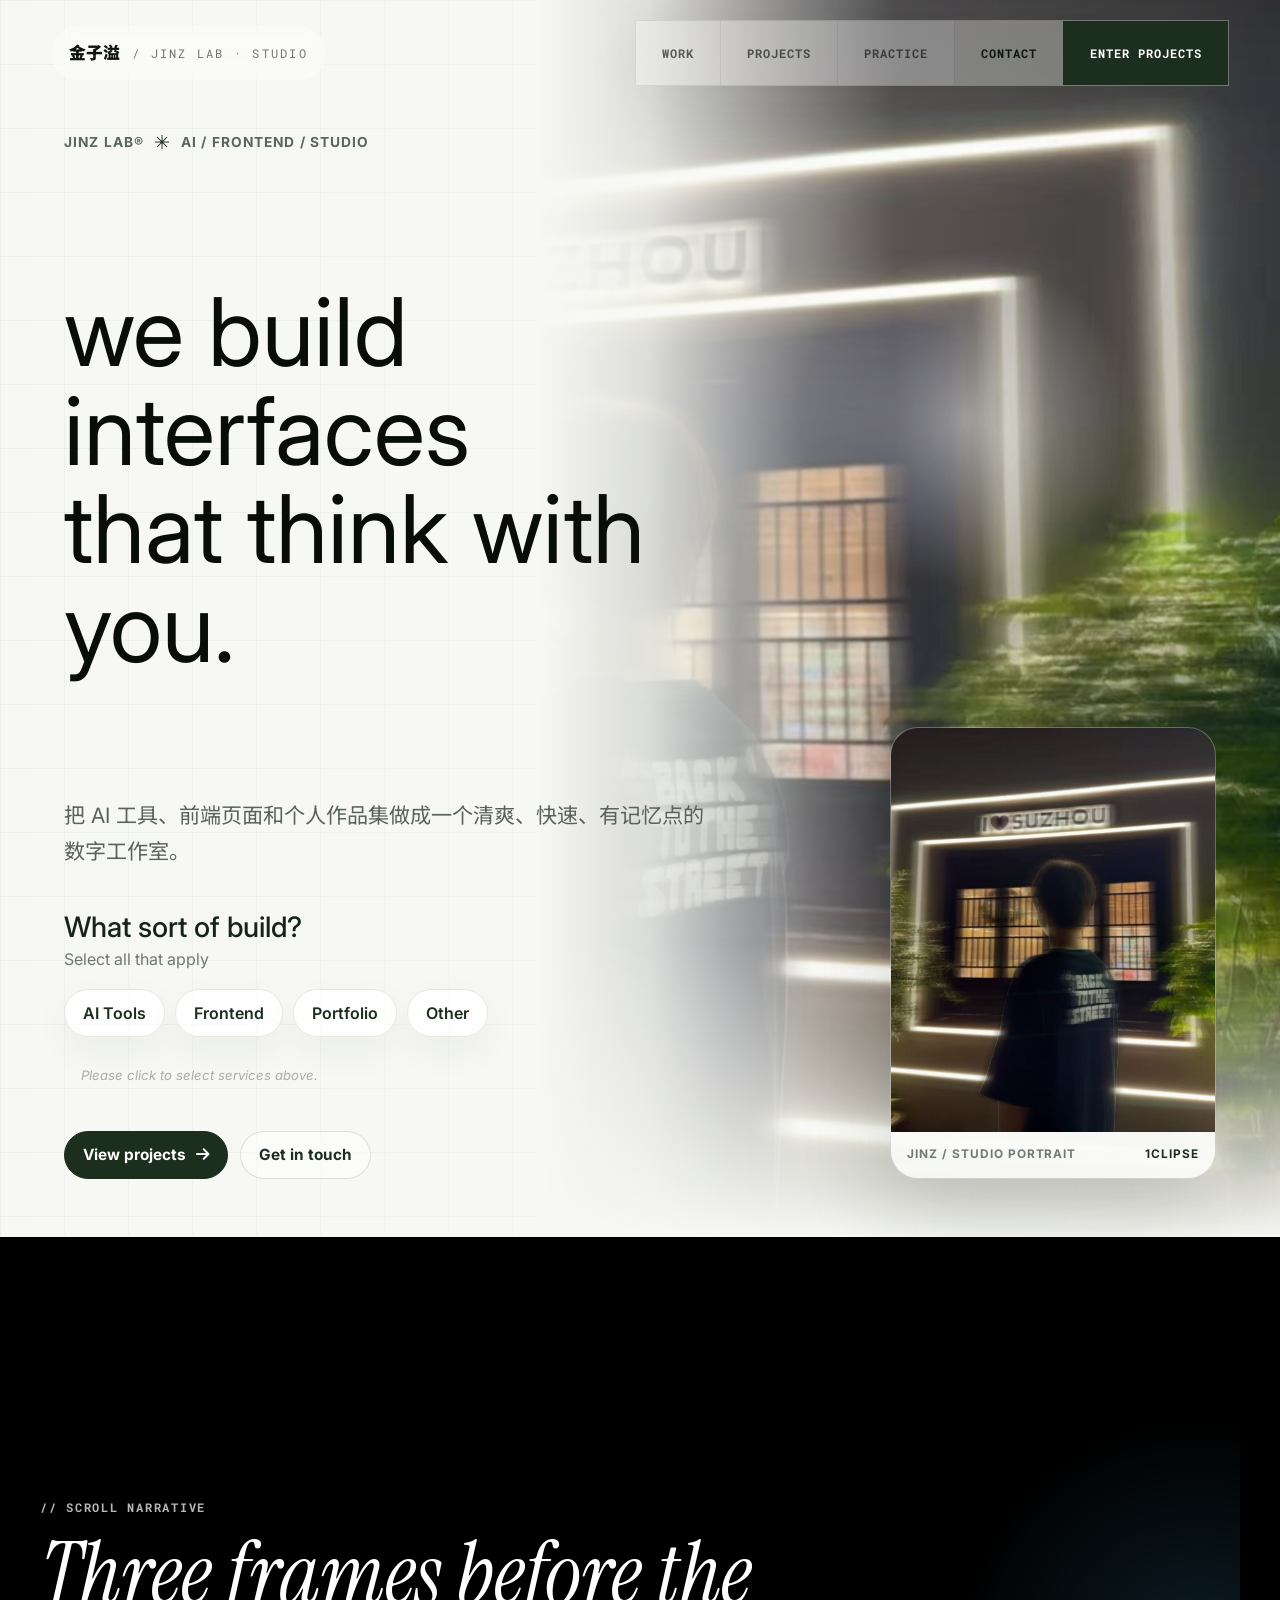
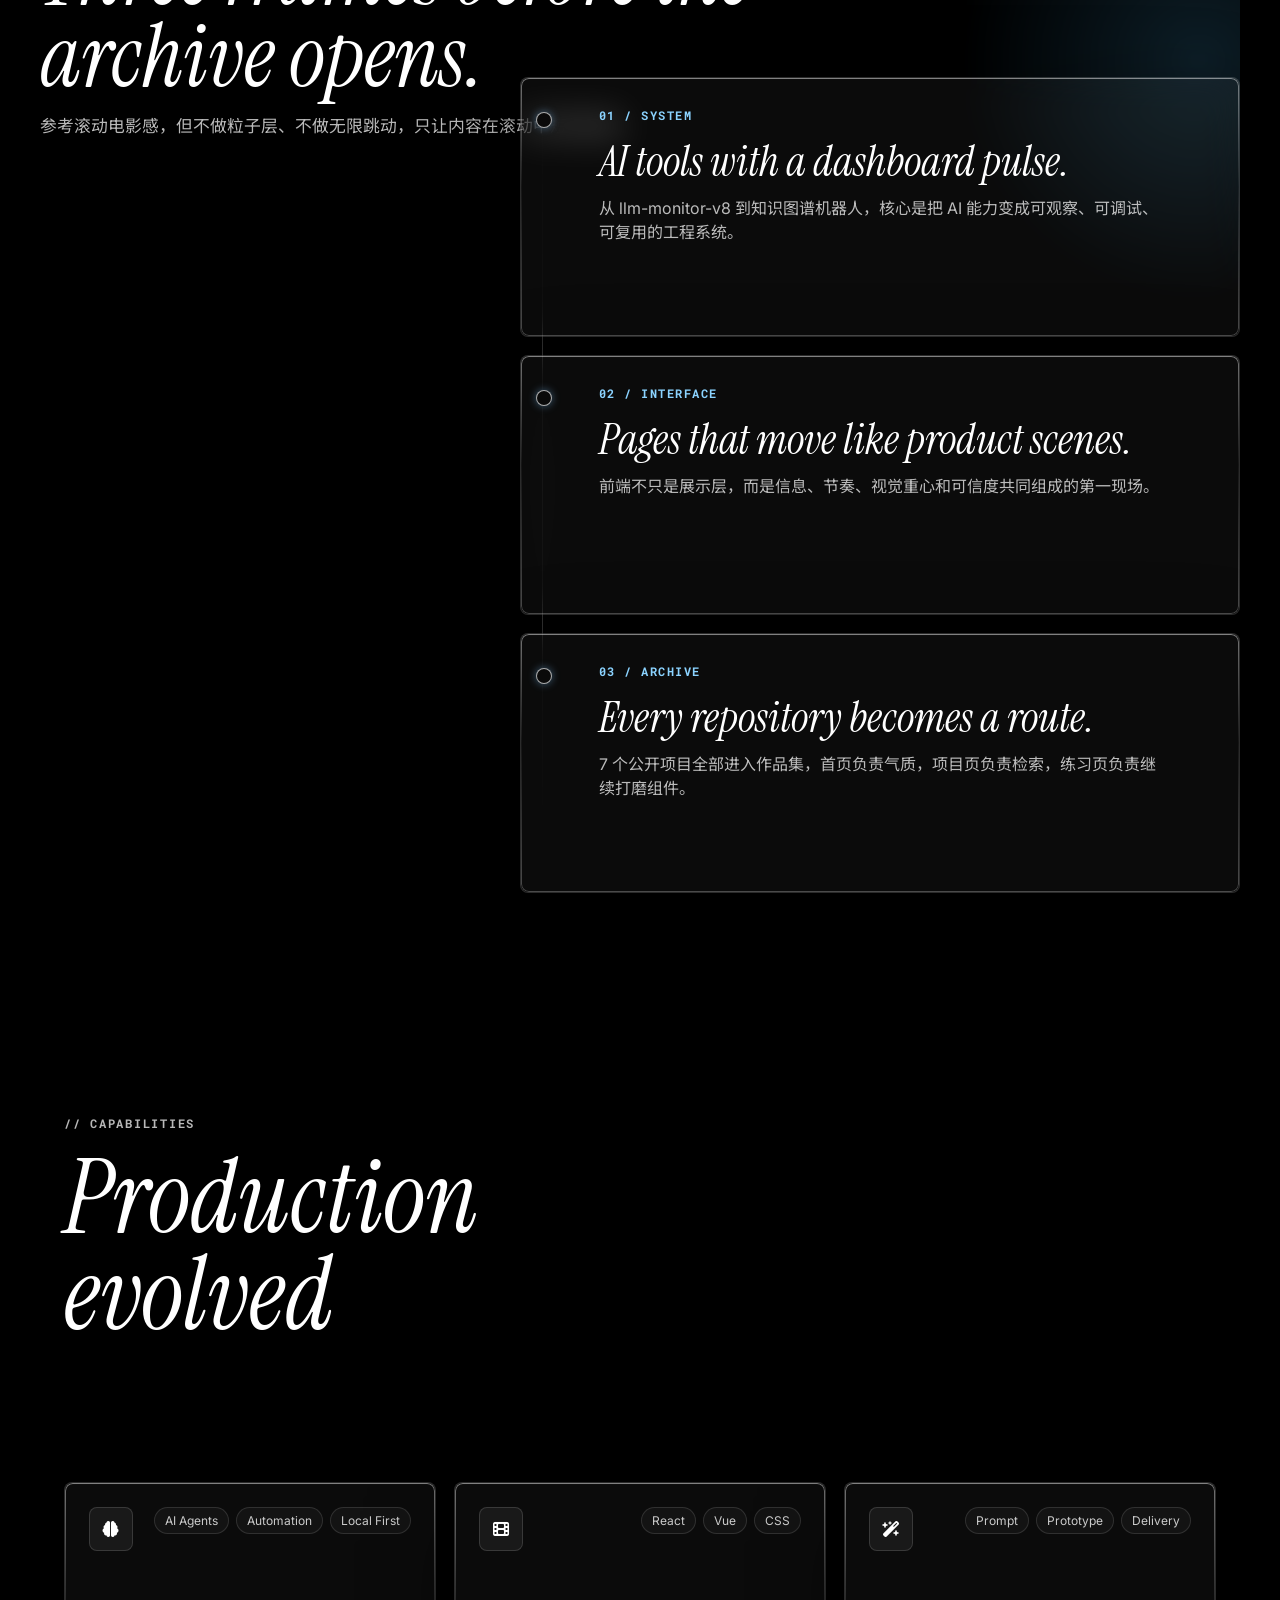
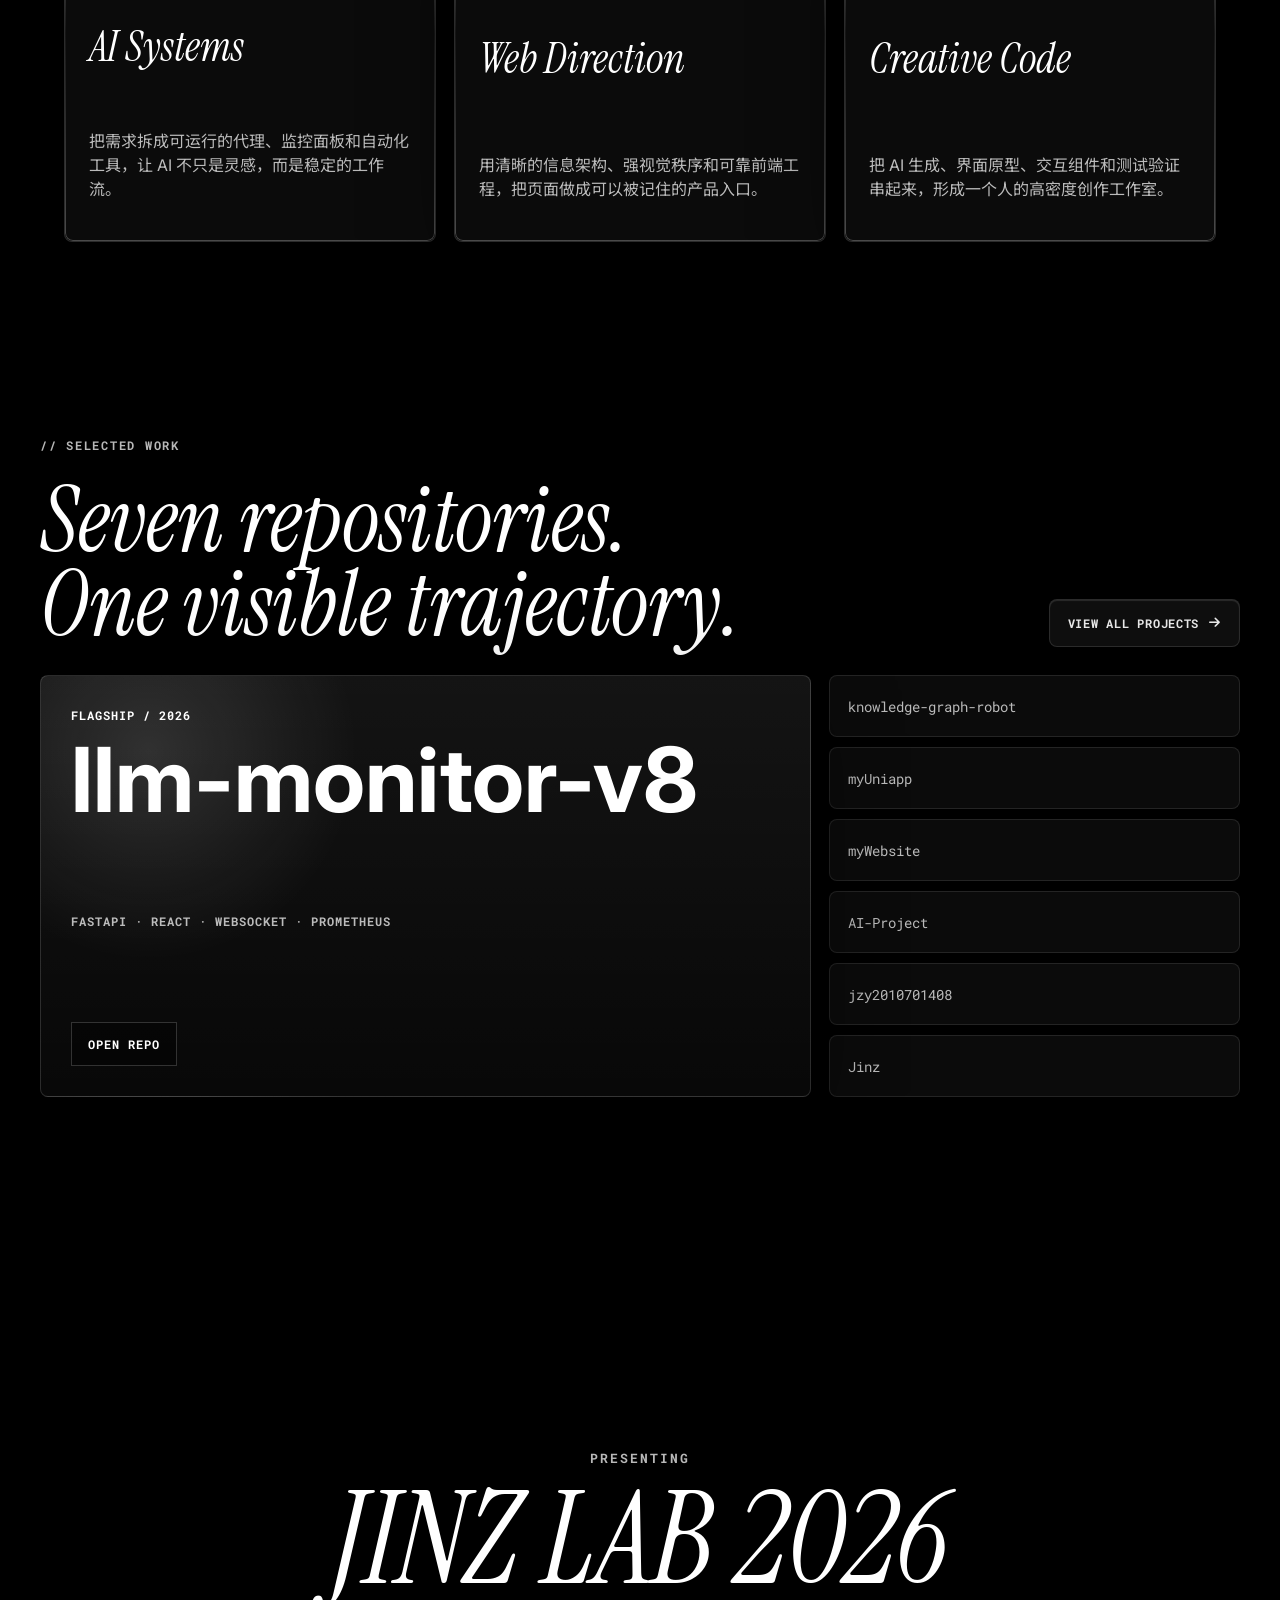
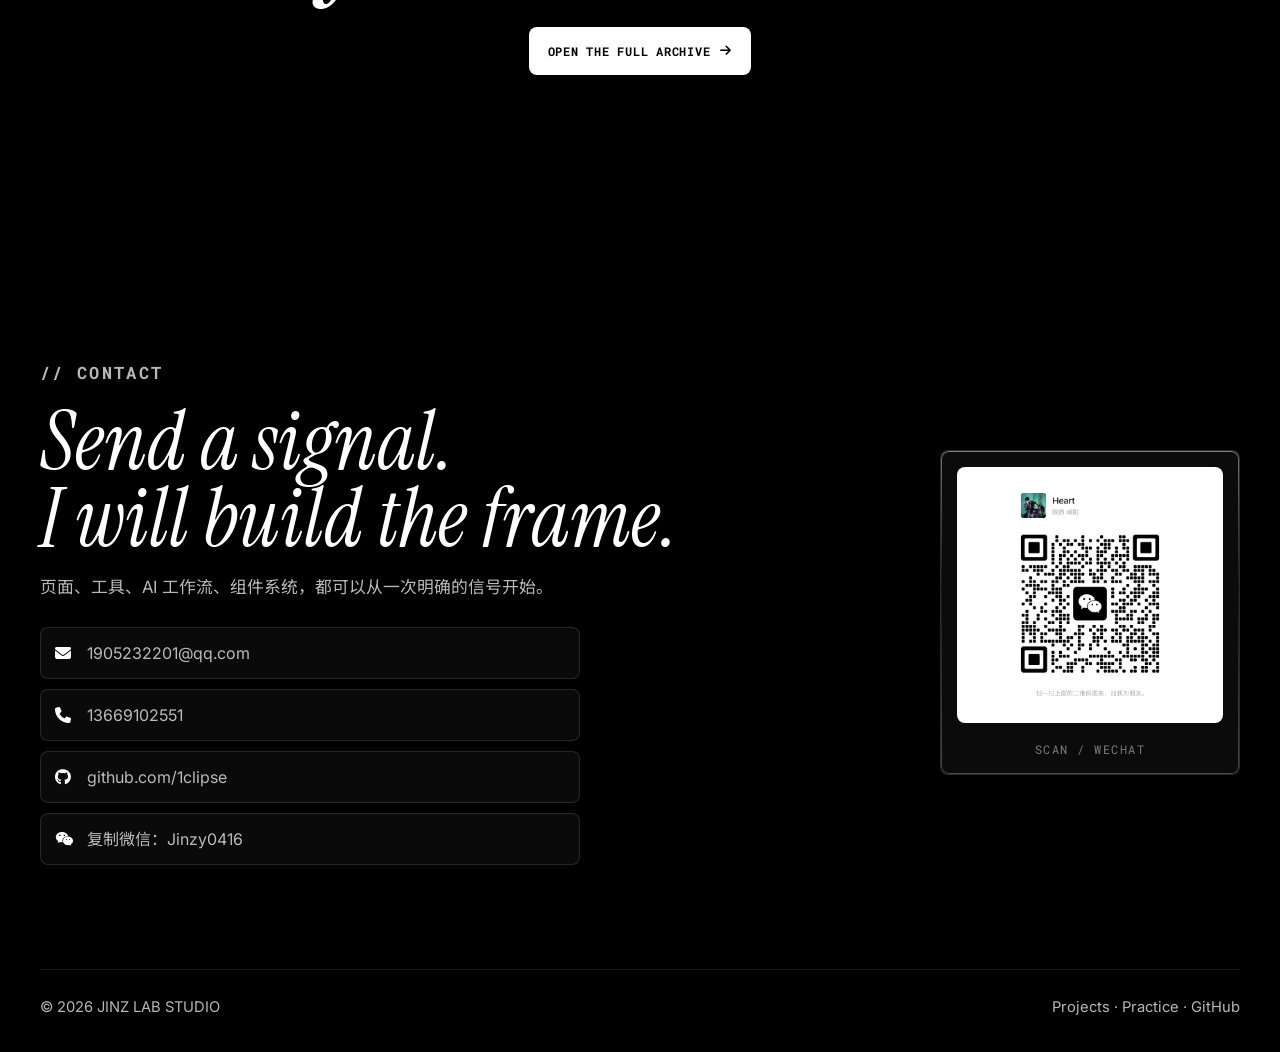
==== commit 4d1cd506: "Improve mobile motion scenes" ====
--- a/myweb/index.html
+++ b/myweb/index.html
@@ -33,7 +33,7 @@
     <main id="top">
         <section class="spade-hero" aria-labelledby="hero-title">
             <div class="spade-video-panel" aria-hidden="true">
-                <video class="spade-video" muted playsinline preload="auto" poster="images/jinz.jpg" data-scrub-video>
+                <video class="spade-video" muted playsinline autoplay loop preload="auto" poster="images/jinz.jpg" data-scrub-video>
                     <source src="https://d8j0ntlcm91z4.cloudfront.net/user_38xzZboKViGWJOttwIXH07lWA1P/hf_20260601_110537_3a579fa0-7bbc-4d94-9d25-0e816c7840f5.mp4" type="video/mp4">
                 </video>
                 <div class="spade-video-wash"></div>
@@ -102,7 +102,7 @@
         </section>
 
         <section class="cinema-section capabilities-section" id="studio" aria-labelledby="studio-title">
-            <video class="fading-video section-video" data-fading-video muted playsinline preload="auto">
+            <video class="fading-video section-video" data-fading-video muted playsinline autoplay preload="auto">
                 <source src="https://d8j0ntlcm91z4.cloudfront.net/user_38xzZboKViGWJOttwIXH07lWA1P/hf_20260418_094631_d30ab262-45ee-4b7d-99f3-5d5848c8ef13.mp4" type="video/mp4">
             </video>
             <div class="edge-shade" aria-hidden="true"></div>
--- a/myweb/style.css
+++ b/myweb/style.css
@@ -1734,6 +1734,240 @@
         border-top: 0;
     }
 
+    .spade-hero {
+        display: flex;
+        min-height: auto;
+        flex-direction: column;
+        align-items: stretch;
+        gap: 20px;
+        padding: 104px 20px 48px;
+        overflow: hidden;
+    }
+
+    .spade-hero::before {
+        background-size: 48px 48px;
+        mask-image: linear-gradient(180deg, black, transparent 82%);
+    }
+
+    .spade-video-panel {
+        position: relative;
+        inset: auto;
+        z-index: 2;
+        order: 3;
+        width: 100%;
+        height: clamp(220px, 58vw, 320px);
+        margin: 2px 0 4px;
+        overflow: hidden;
+        border: 1px solid rgba(28, 46, 30, 0.12);
+        border-radius: 26px;
+        opacity: 1;
+        background: #e9ede6;
+        box-shadow: 0 24px 74px rgba(28, 46, 30, 0.14);
+    }
+
+    .spade-video {
+        object-position: center 22%;
+        transform: translate3d(0, 0, 0) scale(1.015);
+        transition: transform 160ms var(--ease);
+    }
+
+    .spade-video-wash {
+        background:
+            radial-gradient(circle at 66% 28%, rgba(255, 255, 255, 0.24), transparent 26%),
+            linear-gradient(90deg, rgba(247, 248, 244, 0.16) 0%, rgba(247, 248, 244, 0.02) 42%, rgba(247, 248, 244, 0.08)),
+            linear-gradient(0deg, rgba(247, 248, 244, 0.36) 0%, transparent 34%);
+        transition: none;
+    }
+
+    .spade-hero-content {
+        display: contents;
+    }
+
+    .spade-kicker {
+        position: relative;
+        z-index: 3;
+        order: 1;
+        max-width: 100%;
+        flex-wrap: wrap;
+        gap: 6px 9px;
+        margin-bottom: 14px;
+        font-size: 0.72rem;
+        line-height: 1.35;
+        letter-spacing: 0.06em;
+    }
+
+    .spade-hero h1 {
+        position: relative;
+        z-index: 3;
+        order: 2;
+        min-height: auto;
+        margin-bottom: 16px;
+        font-size: clamp(2.46rem, 12vw, 4rem);
+        line-height: 0.98;
+        overflow-wrap: anywhere;
+    }
+
+    .type-cursor {
+        width: 2px;
+    }
+
+    .spade-lede {
+        position: relative;
+        z-index: 3;
+        order: 4;
+        margin-bottom: 22px;
+        font-size: 1rem;
+        line-height: 1.68;
+    }
+
+    .service-picker {
+        position: relative;
+        z-index: 3;
+        order: 5;
+        width: 100%;
+        margin-bottom: 20px;
+        padding: 16px;
+        border: 1px solid rgba(28, 46, 30, 0.1);
+        border-radius: 22px;
+        background: rgba(250, 251, 249, 0.74);
+        box-shadow: 0 18px 54px rgba(28, 46, 30, 0.08);
+        backdrop-filter: blur(14px);
+    }
+
+    .service-picker h2 {
+        margin-bottom: 2px;
+        font-size: 1.32rem;
+    }
+
+    .service-picker p {
+        margin-bottom: 14px;
+        font-size: 0.92rem;
+    }
+
+    .service-pills {
+        display: grid;
+        grid-template-columns: repeat(2, minmax(0, 1fr));
+        gap: 9px;
+    }
+
+    .service-pill {
+        justify-content: center;
+        min-width: 0;
+        min-height: 44px;
+        padding: 0 12px;
+        text-align: center;
+        line-height: 1.15;
+    }
+
+    .service-status {
+        min-height: 0;
+        padding: 12px 14px;
+        font-size: 0.82rem;
+        line-height: 1.45;
+    }
+
+    .service-status.is-active {
+        display: grid;
+        align-items: start;
+        gap: 8px;
+    }
+
+    .spade-actions {
+        position: relative;
+        z-index: 3;
+        order: 6;
+        display: grid;
+        grid-template-columns: 1fr;
+        gap: 10px;
+    }
+
+    .spade-link {
+        justify-content: center;
+        width: 100%;
+        min-height: 48px;
+        padding: 0 16px;
+        text-align: center;
+    }
+
+    .spade-portrait {
+        order: 7;
+        width: min(100%, 420px);
+        align-self: center;
+        border-radius: 24px;
+        box-shadow: 0 22px 70px rgba(28, 46, 30, 0.16);
+    }
+
+    .spade-portrait img {
+        aspect-ratio: 4 / 4.7;
+    }
+
+    .spade-portrait figcaption {
+        flex-wrap: wrap;
+        padding: 13px 14px;
+        font-size: 0.68rem;
+        line-height: 1.35;
+        letter-spacing: 0.06em;
+    }
+
+    .capabilities-section {
+        position: relative;
+        min-height: auto;
+        padding: 0;
+        background: #040404;
+    }
+
+    .capabilities-section .section-video {
+        position: absolute;
+        inset: 0;
+        z-index: 0;
+        display: block;
+        width: 100%;
+        height: 100%;
+        object-position: center;
+        opacity: 1;
+        filter: saturate(1.12) contrast(1.05) brightness(0.9);
+    }
+
+    .capabilities-section .edge-shade {
+        z-index: 1;
+        background:
+            linear-gradient(180deg, rgba(0, 0, 0, 0.08), rgba(0, 0, 0, 0.34) 34%, rgba(0, 0, 0, 0.76) 74%, #040404 100%),
+            linear-gradient(90deg, rgba(0, 0, 0, 0.66), transparent 54%, rgba(0, 0, 0, 0.42));
+    }
+
+    .capabilities-section .section-inner {
+        min-height: auto;
+        padding: 92px 20px 44px;
+        margin-top: 0;
+    }
+
+    .cinematic-heading {
+        margin-bottom: min(46vw, 170px);
+    }
+
+    .cinematic-heading h2 {
+        font-size: clamp(3.1rem, 14vw, 5.8rem);
+        line-height: 0.9;
+        text-shadow: 0 10px 34px rgba(0, 0, 0, 0.7);
+    }
+
+    .capabilities-section .capability-grid .liquid-card {
+        min-height: 300px;
+        background: rgba(8, 8, 8, 0.62);
+        backdrop-filter: blur(12px);
+        -webkit-backdrop-filter: blur(12px);
+    }
+
+    .capabilities-section .card-top {
+        display: grid;
+        grid-template-columns: 44px 1fr;
+        align-items: start;
+    }
+
+    .capabilities-section .tag-row {
+        justify-content: flex-start;
+    }
+
     .cinema-hero {
         min-height: 92svh;
         padding: 118px 20px 52px;
@@ -1765,10 +1999,6 @@
         align-items: stretch;
     }
 
-    .section-inner {
-        padding: 104px 20px 40px;
-    }
-
     .capability-grid,
     .repo-grid,
     .mini-project-grid,
@@ -1828,12 +2058,82 @@
 }
 
 @media (max-width: 460px) {
+    .studio-header {
+        top: 10px;
+        left: 10px;
+        right: 10px;
+    }
+
     .studio-brand {
         padding-inline: 14px;
     }
 
     .studio-brand strong {
         font-size: 0.95rem;
+    }
+
+    .nav-toggle {
+        width: 54px;
+    }
+
+    .studio-nav {
+        top: 70px;
+        right: 10px;
+        left: 10px;
+    }
+
+    .spade-hero {
+        padding: 92px 16px 42px;
+        gap: 18px;
+    }
+
+    .spade-video-panel {
+        height: clamp(210px, 62vw, 285px);
+        border-radius: 22px;
+    }
+
+    .spade-kicker {
+        margin-bottom: 14px;
+        font-size: 0.68rem;
+    }
+
+    .spade-hero h1 {
+        font-size: clamp(2.24rem, 11.6vw, 3rem);
+    }
+
+    .spade-lede {
+        font-size: 0.96rem;
+    }
+
+    .capabilities-section .section-inner {
+        padding: 86px 16px 38px;
+    }
+
+    .cinematic-heading h2 {
+        font-size: clamp(2.85rem, 13vw, 4.5rem);
+    }
+
+    .service-picker {
+        padding: 14px;
+        border-radius: 20px;
+    }
+
+    .service-pills {
+        grid-template-columns: 1fr;
+    }
+
+    .service-pill {
+        min-height: 44px;
+    }
+
+    .spade-portrait {
+        border-radius: 22px;
+    }
+
+    .spade-portrait figcaption {
+        display: grid;
+        grid-template-columns: 1fr auto;
+        gap: 8px;
     }
 
     .glass-button,
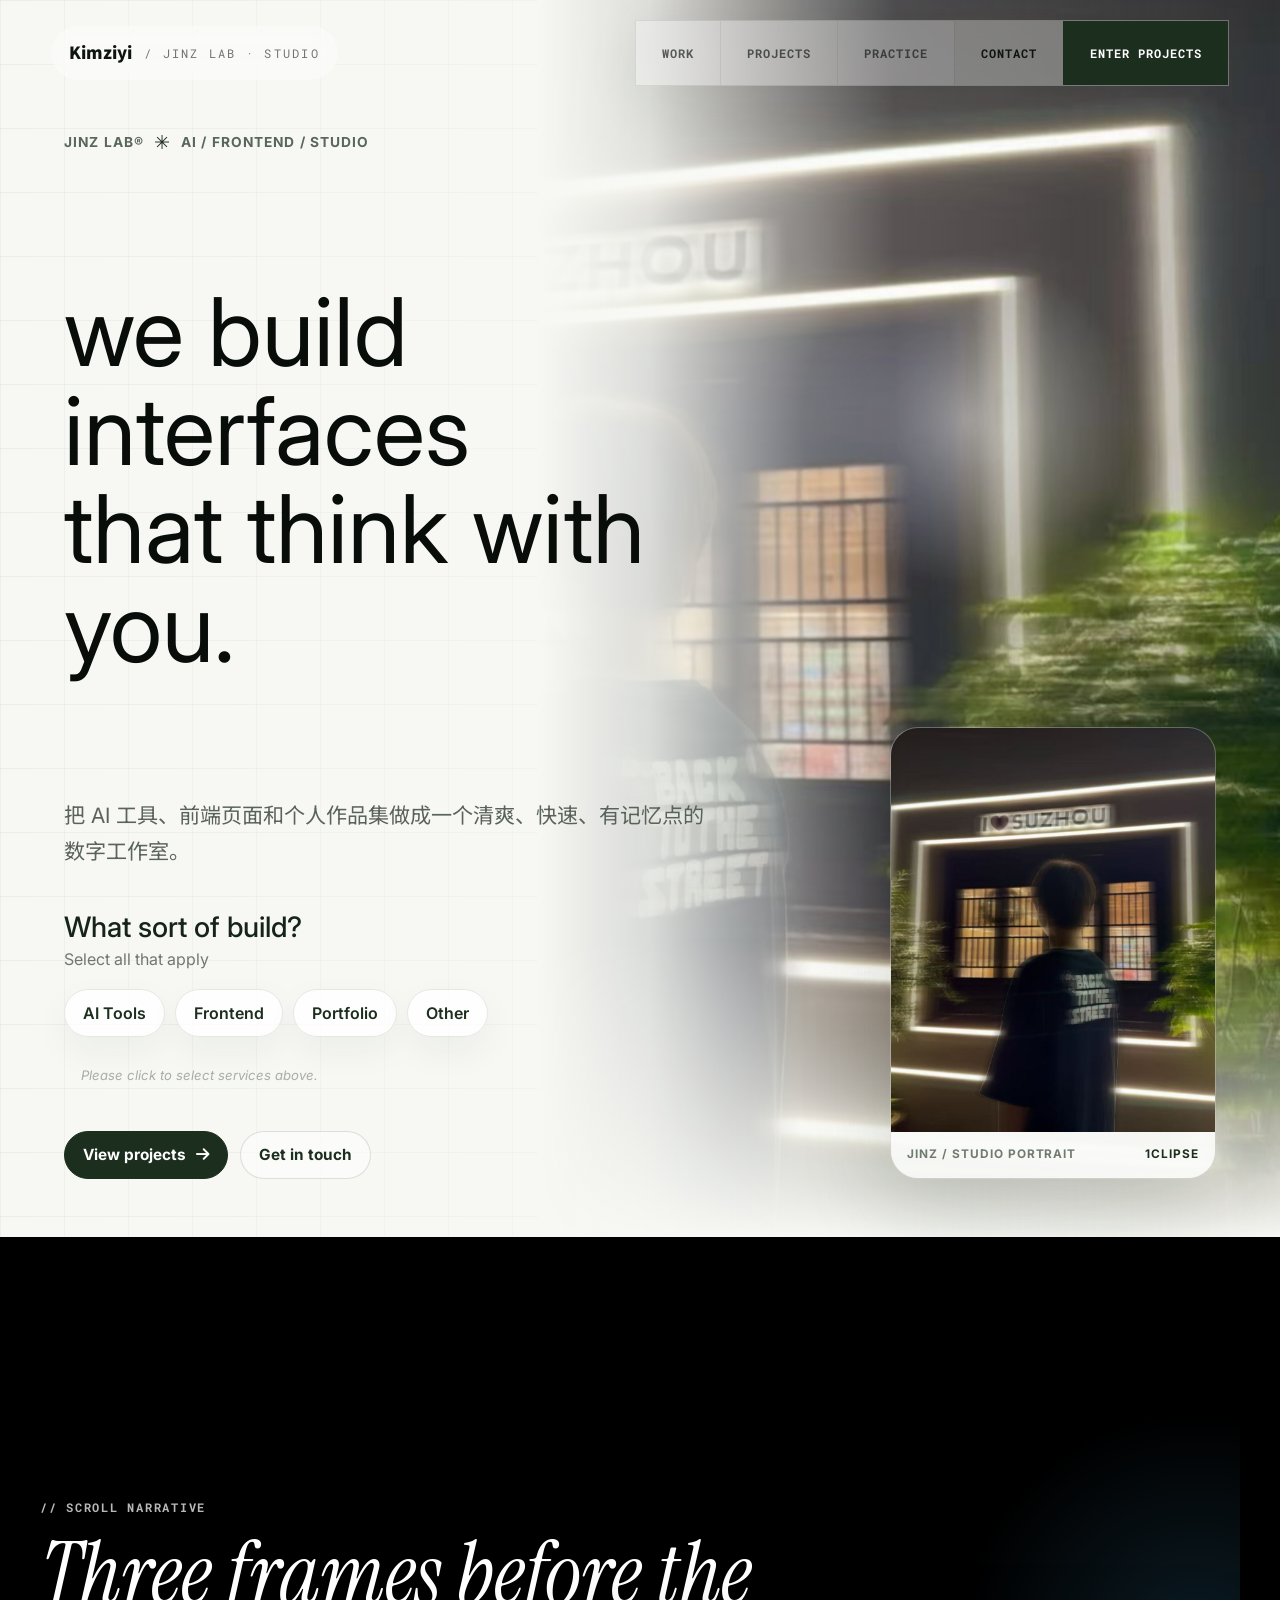
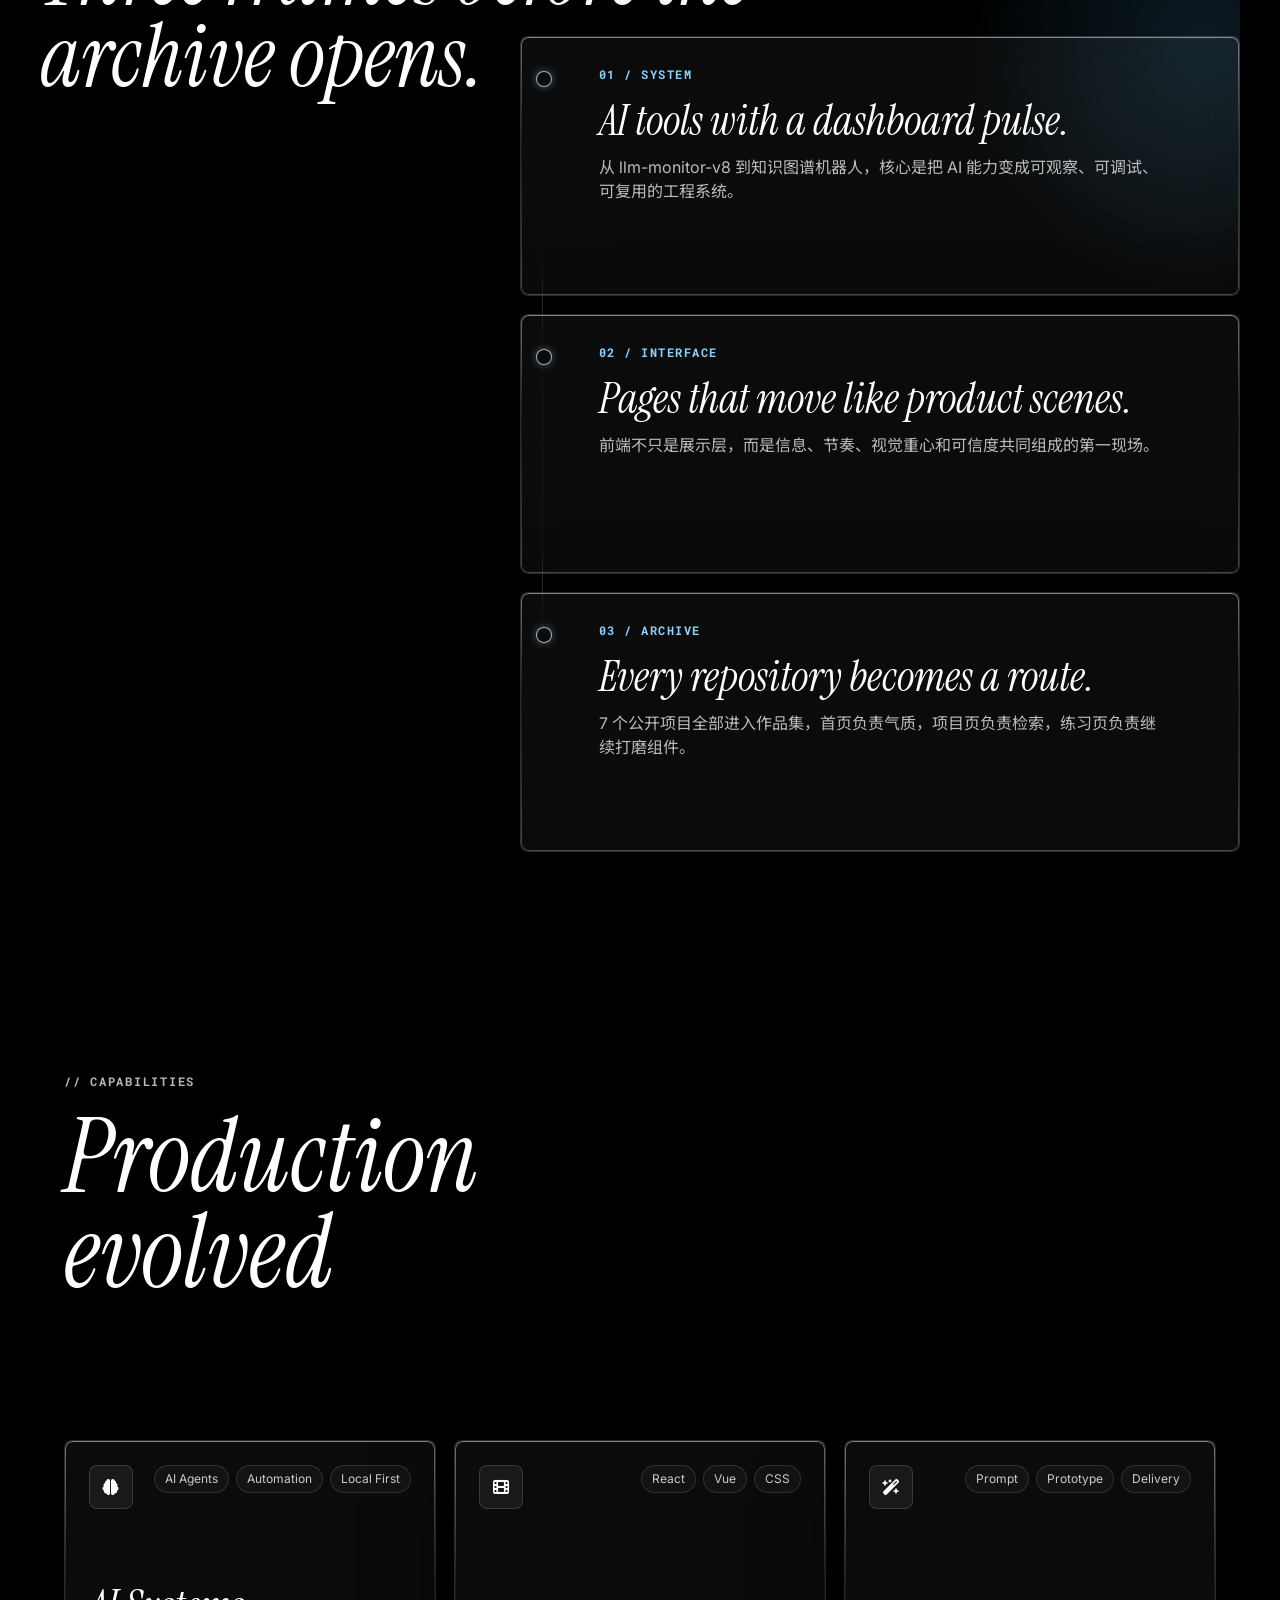
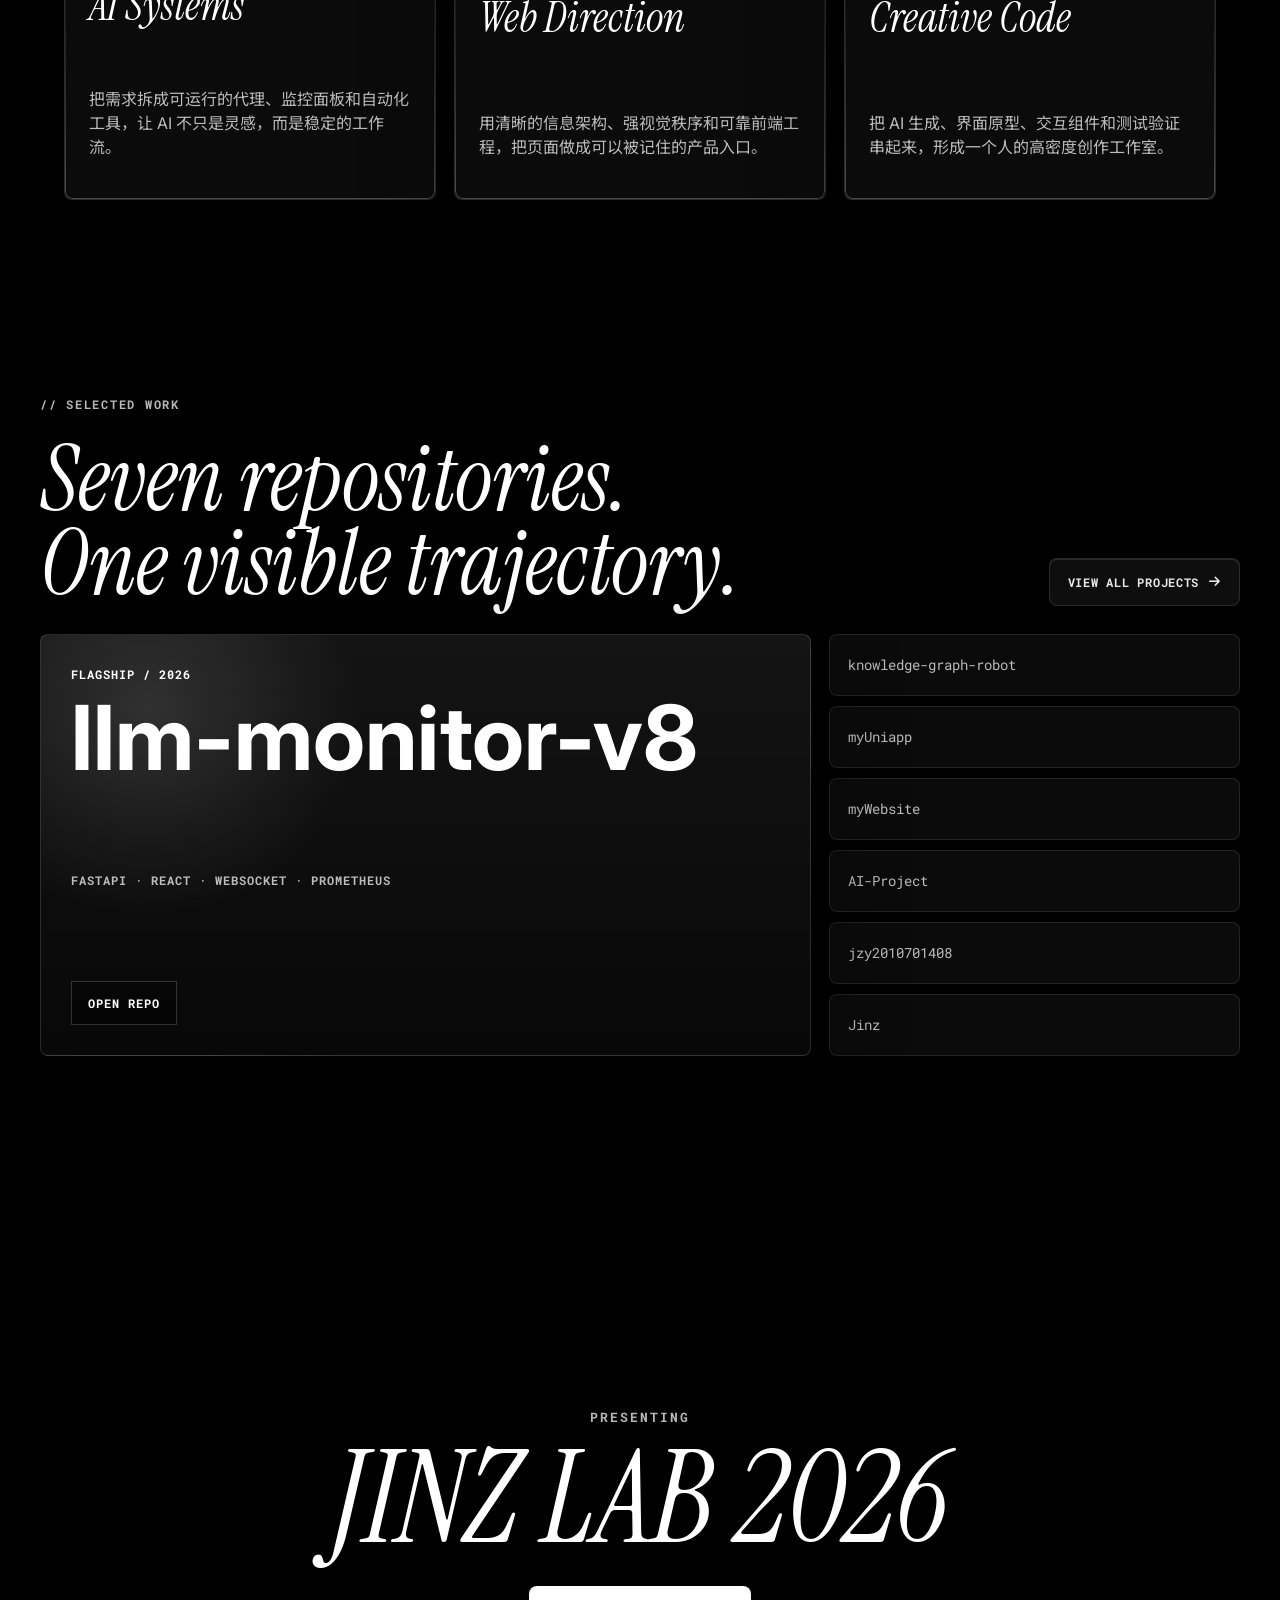
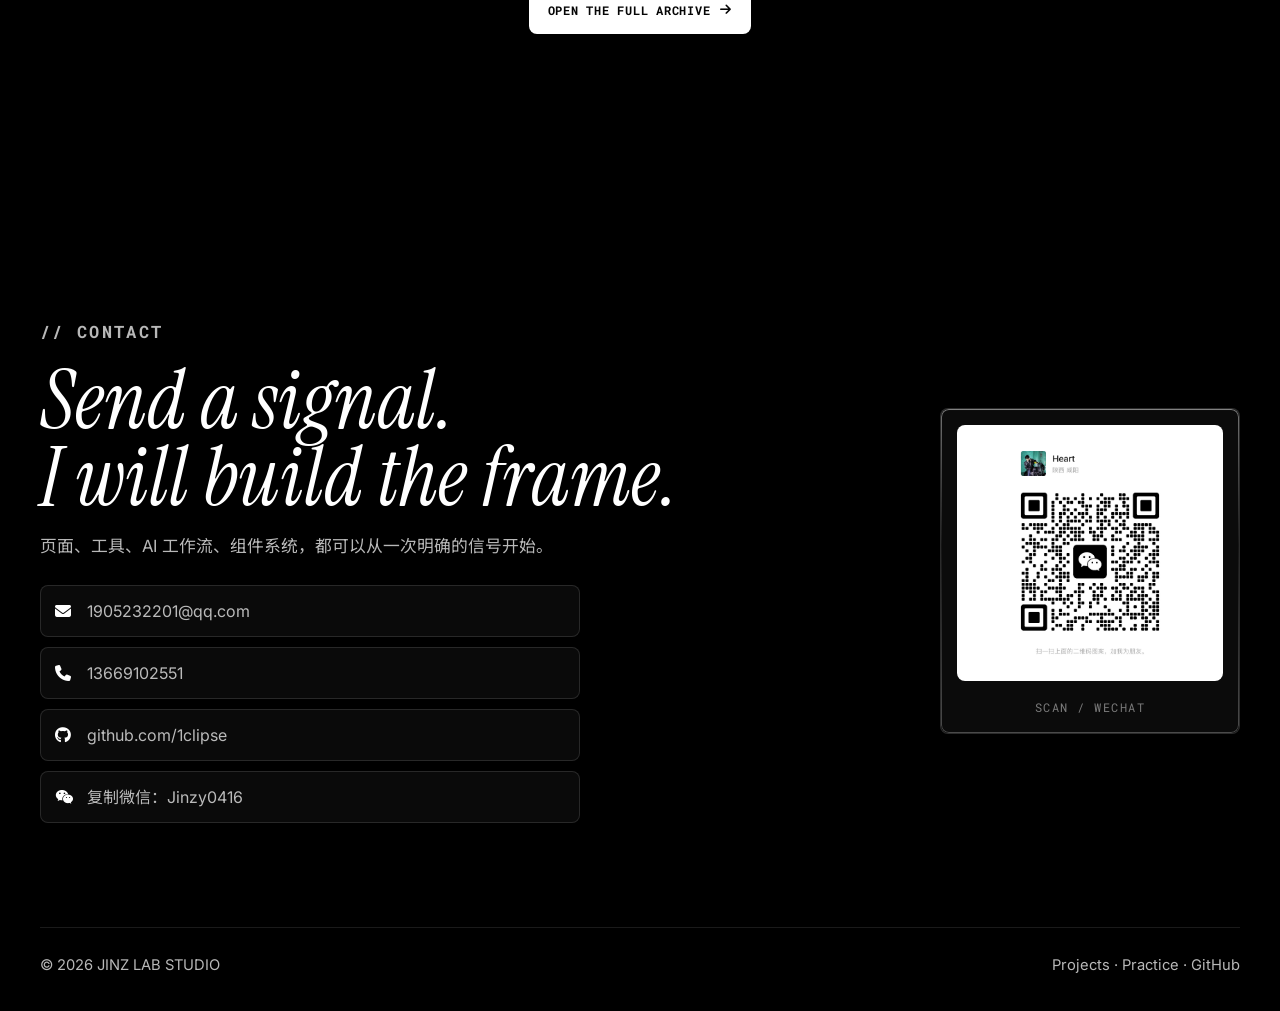
==== commit 884fcf7f: "Update brand copy" ====
--- a/myweb/index.html
+++ b/myweb/index.html
@@ -14,7 +14,7 @@
 <body data-page="home">
     <header class="studio-header" data-elevated="false">
         <a class="studio-brand" href="index.html#top" aria-label="返回首页">
-            <strong>金子溢</strong>
+            <strong>Kimziyi</strong>
             <span>/ JINZ LAB · STUDIO</span>
         </a>
         <button class="nav-toggle" type="button" aria-expanded="false" aria-controls="site-nav" aria-label="展开导航">
@@ -80,7 +80,6 @@
             <div class="story-heading reveal">
                 <p class="studio-kicker">// Scroll Narrative</p>
                 <h2 id="story-title">Three frames before the archive opens.</h2>
-                <p>参考滚动电影感，但不做粒子层、不做无限跳动，只让内容在滚动中短促显露。</p>
             </div>
             <div class="story-track" data-story-track>
                 <article class="story-card liquid-card reveal">
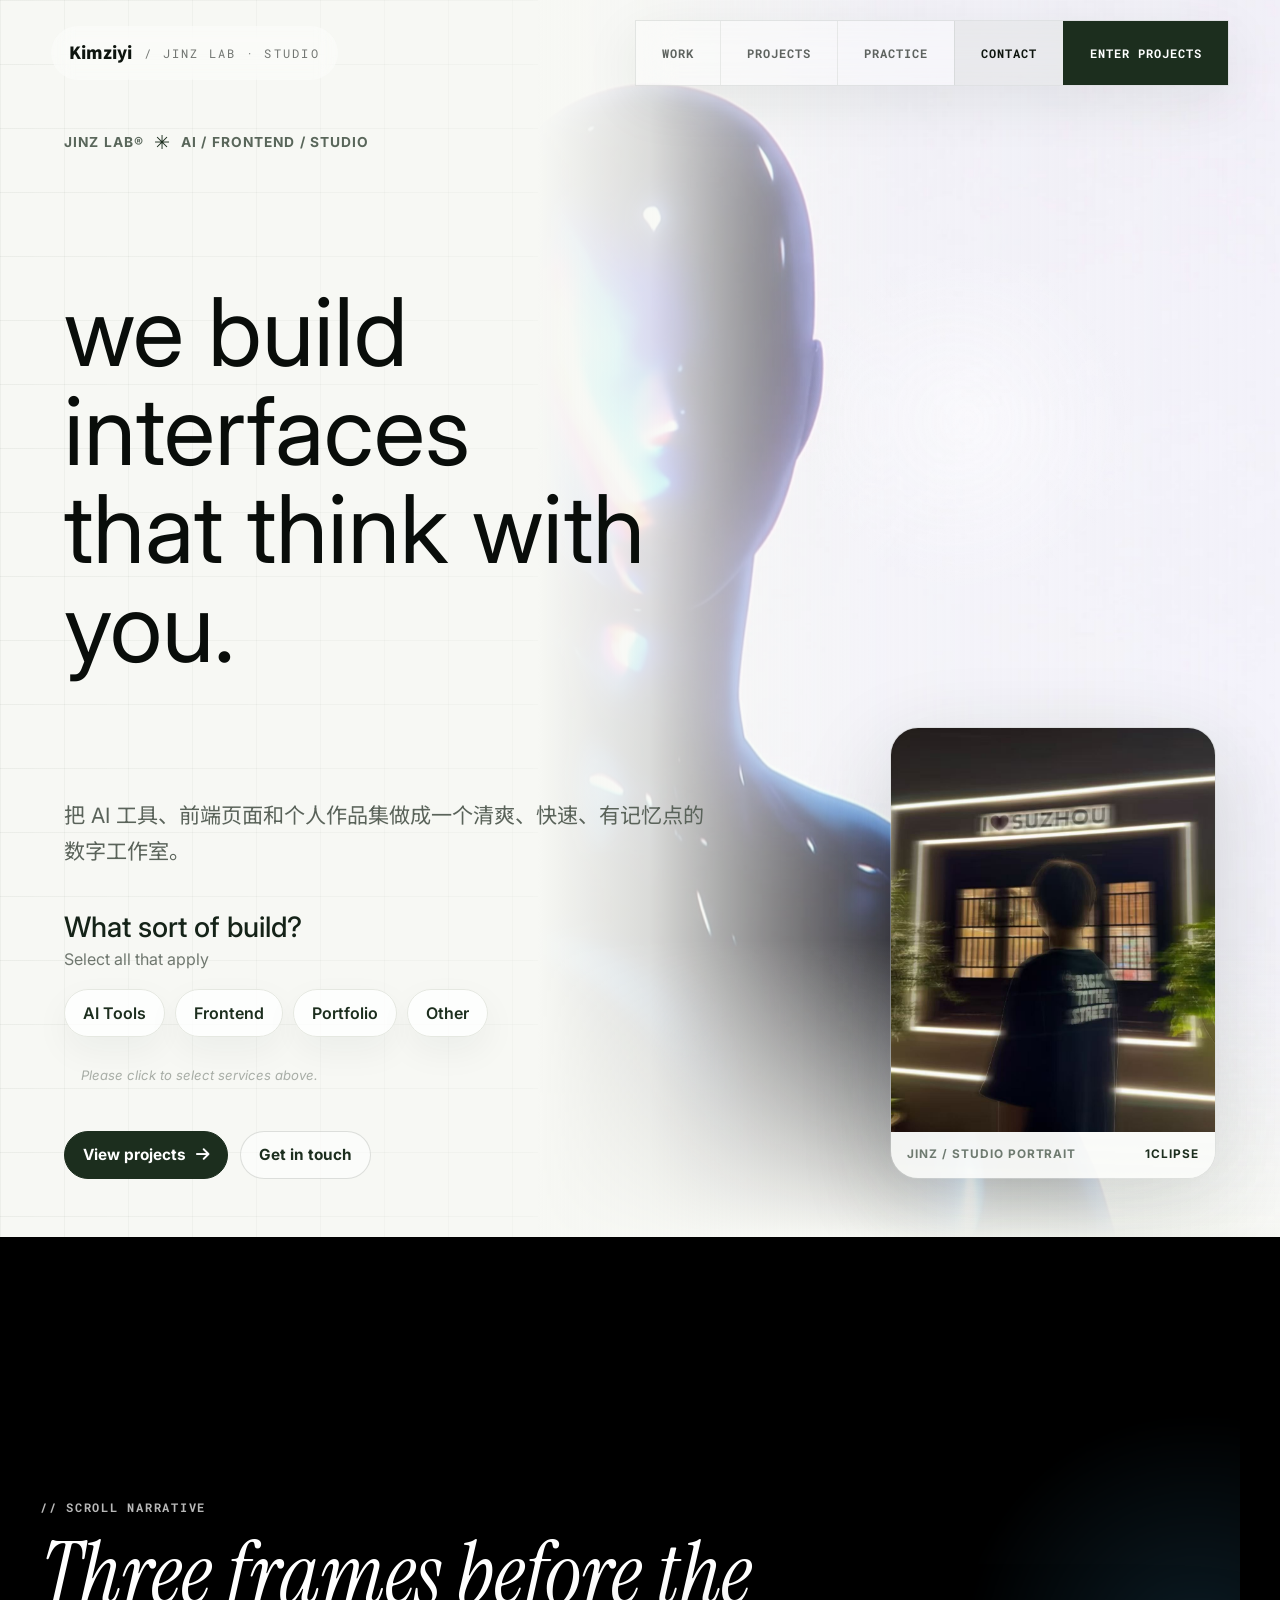
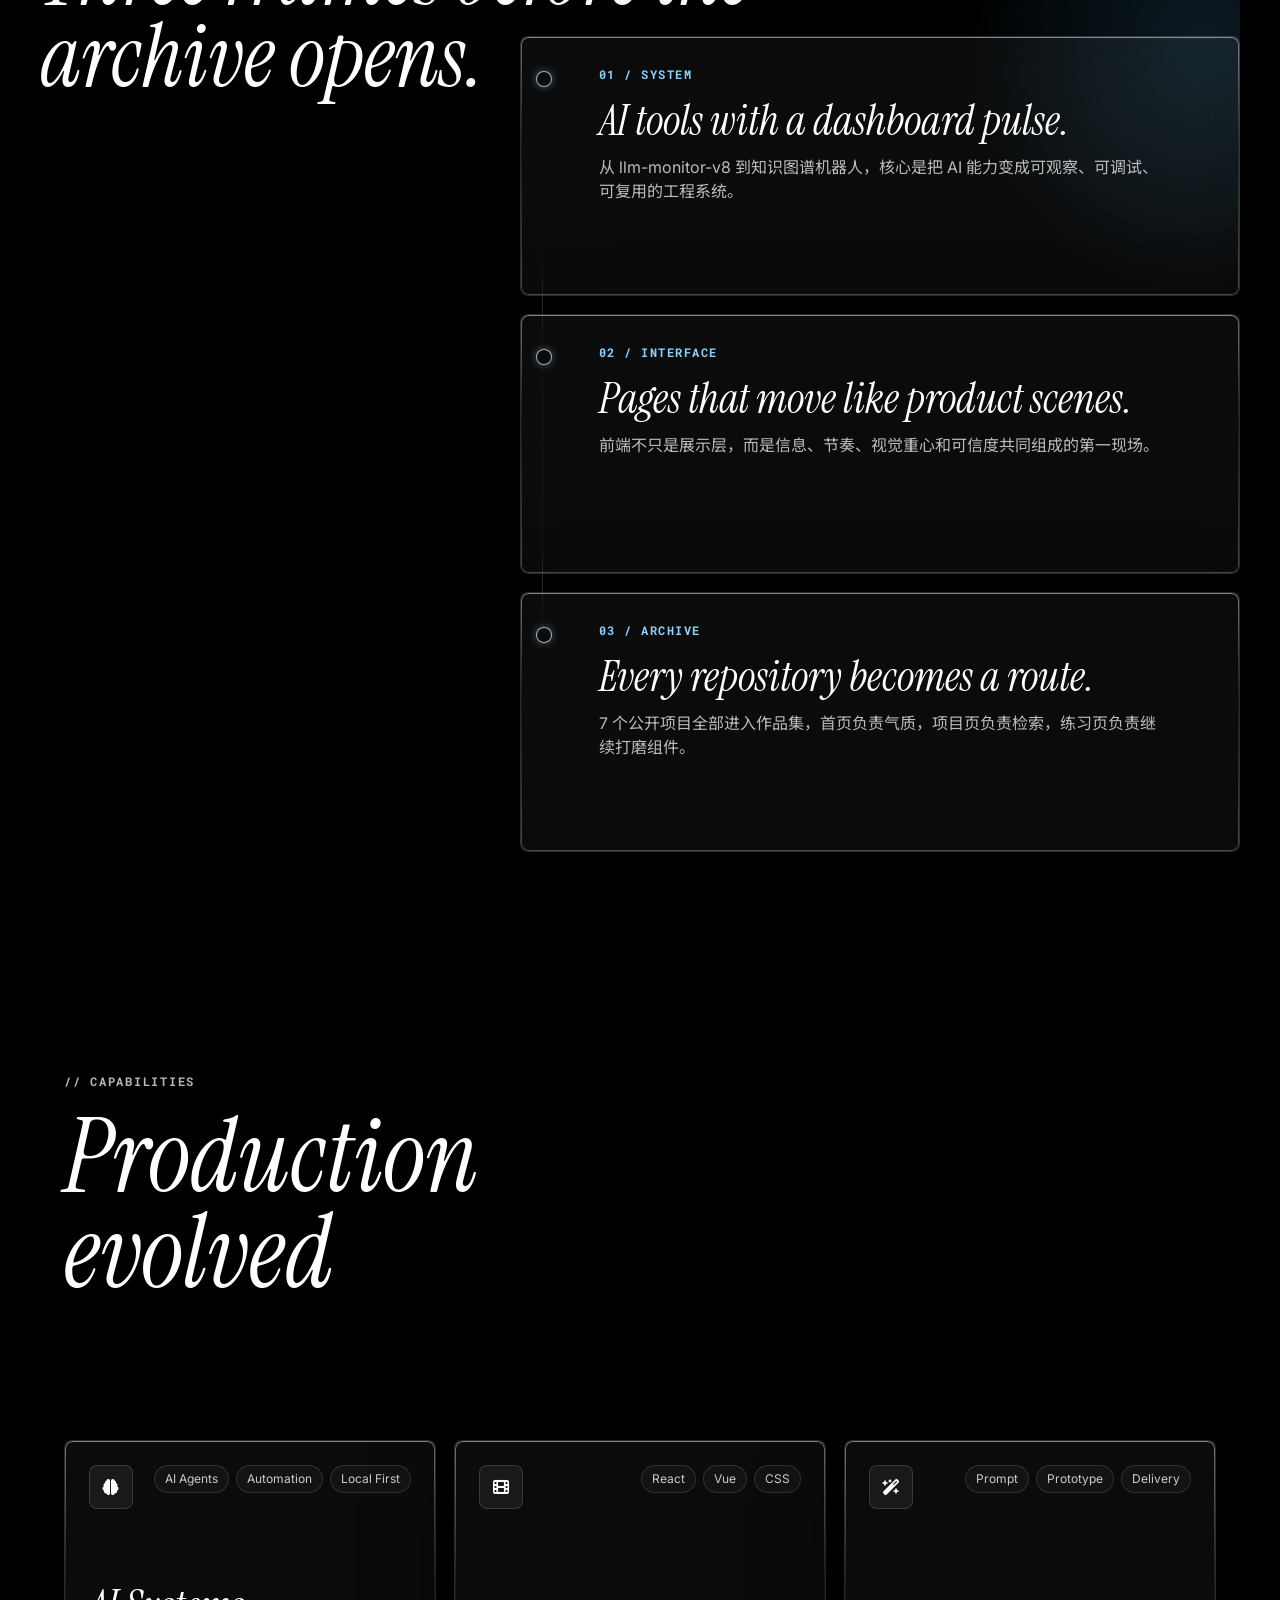
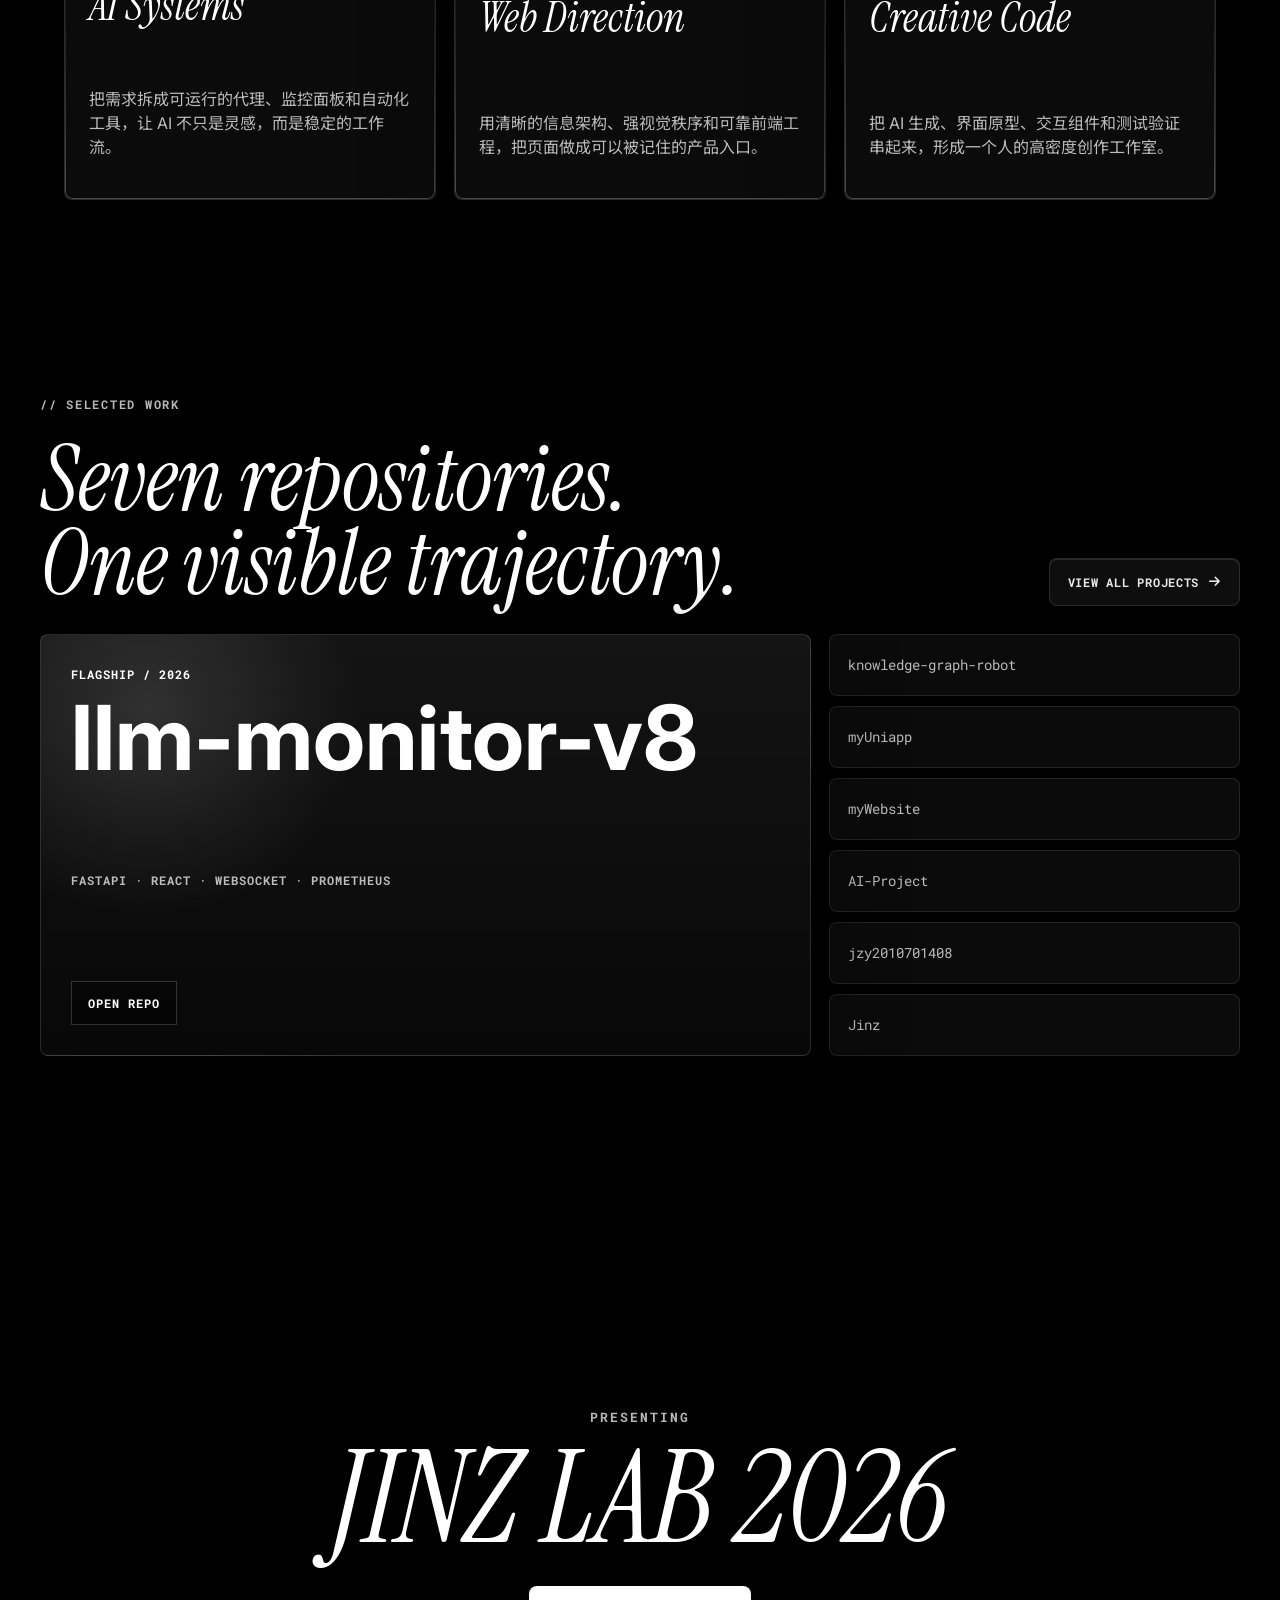
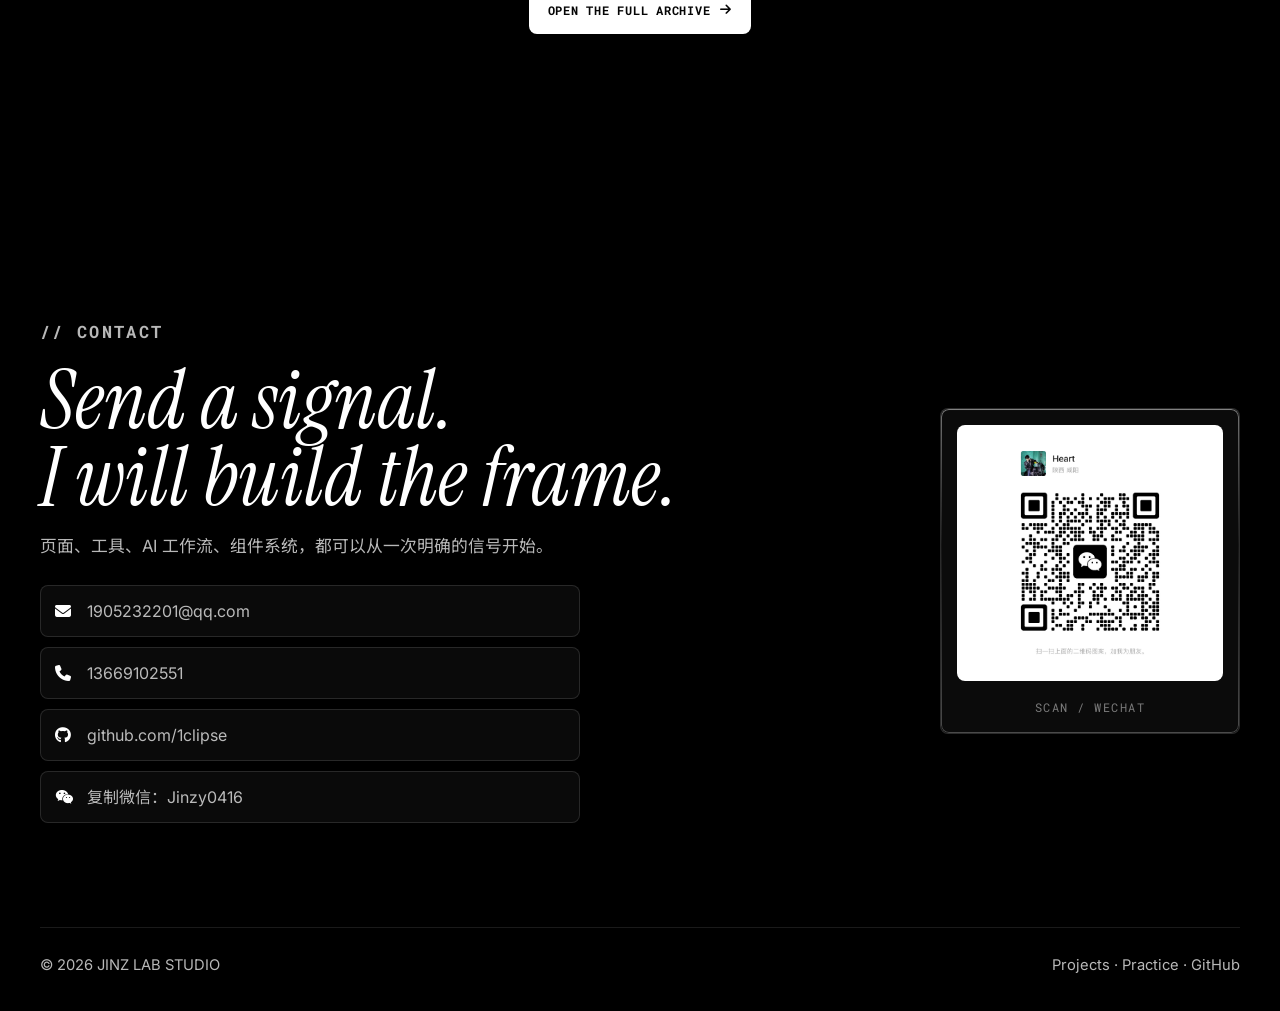
==== commit dc9b96b5: "Bundle hero avatar media" ====
--- a/myweb/index.html
+++ b/myweb/index.html
@@ -3,8 +3,8 @@
 <head>
     <meta charset="UTF-8">
     <meta name="viewport" content="width=device-width, initial-scale=1.0">
-    <meta name="description" content="金子溢的电影级个人工作室主页，展示 AI 工具、前端作品、GitHub 项目和联系方式。">
-    <title>金子溢 | JINZ LAB STUDIO</title>
+    <meta name="description" content="Kimziyi 的电影级个人工作室主页，展示 AI 工具、前端作品、GitHub 项目和联系方式。">
+    <title>Kimziyi | JINZ LAB STUDIO</title>
     <link rel="preconnect" href="https://fonts.googleapis.com">
     <link rel="preconnect" href="https://fonts.gstatic.com" crossorigin>
     <link href="https://fonts.googleapis.com/css2?family=Barlow:wght@300;400;500;600;700&family=Instrument+Serif:ital@0;1&family=Inter:wght@400;500;600;700&family=Noto+Sans+SC:wght@400;500;700;900&family=Roboto+Mono:wght@400;500;700&display=swap" rel="stylesheet">
@@ -33,8 +33,8 @@
     <main id="top">
         <section class="spade-hero" aria-labelledby="hero-title">
             <div class="spade-video-panel" aria-hidden="true">
-                <video class="spade-video" muted playsinline autoplay loop preload="auto" poster="images/jinz.jpg" data-scrub-video>
-                    <source src="https://d8j0ntlcm91z4.cloudfront.net/user_38xzZboKViGWJOttwIXH07lWA1P/hf_20260601_110537_3a579fa0-7bbc-4d94-9d25-0e816c7840f5.mp4" type="video/mp4">
+                <video class="spade-video" muted playsinline autoplay loop preload="auto" poster="images/hero-tech-avatar-poster.jpg" data-scrub-video>
+                    <source src="images/hero-tech-avatar.mp4" type="video/mp4">
                 </video>
                 <div class="spade-video-wash"></div>
             </div>
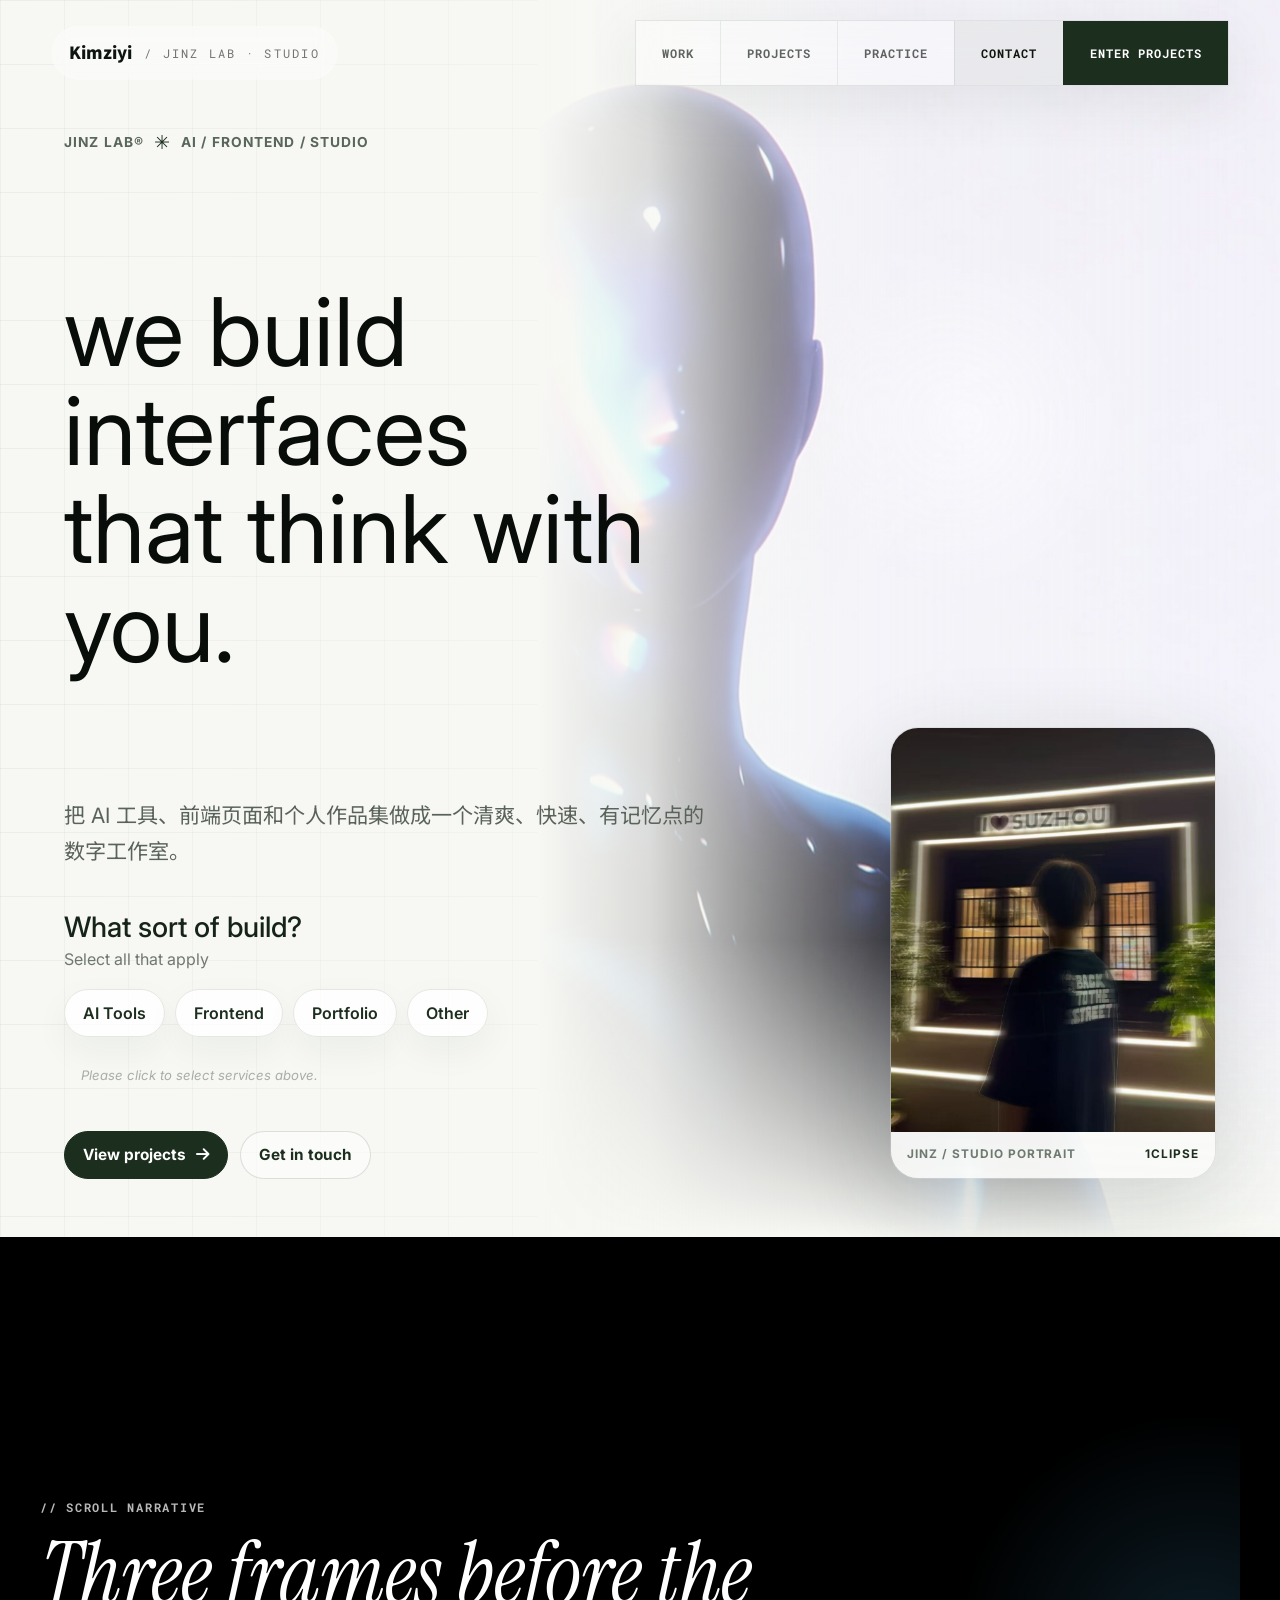
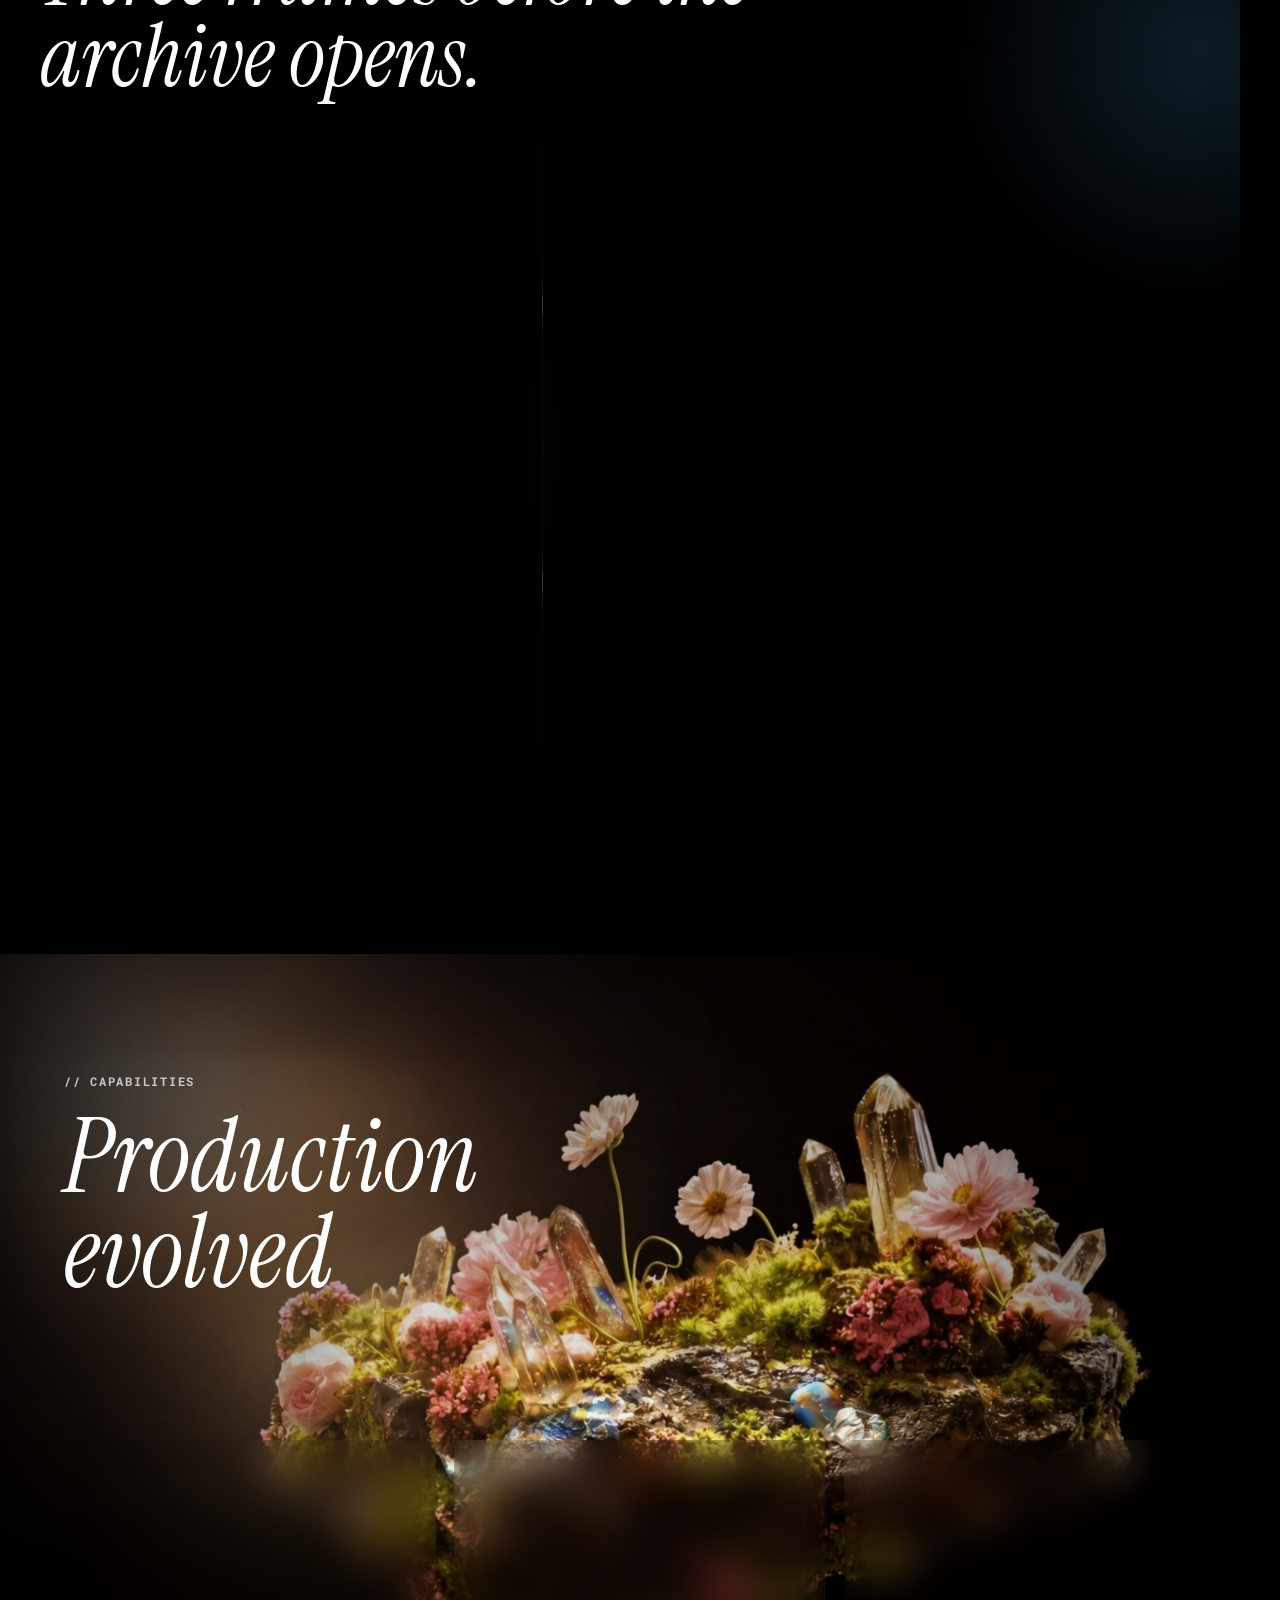
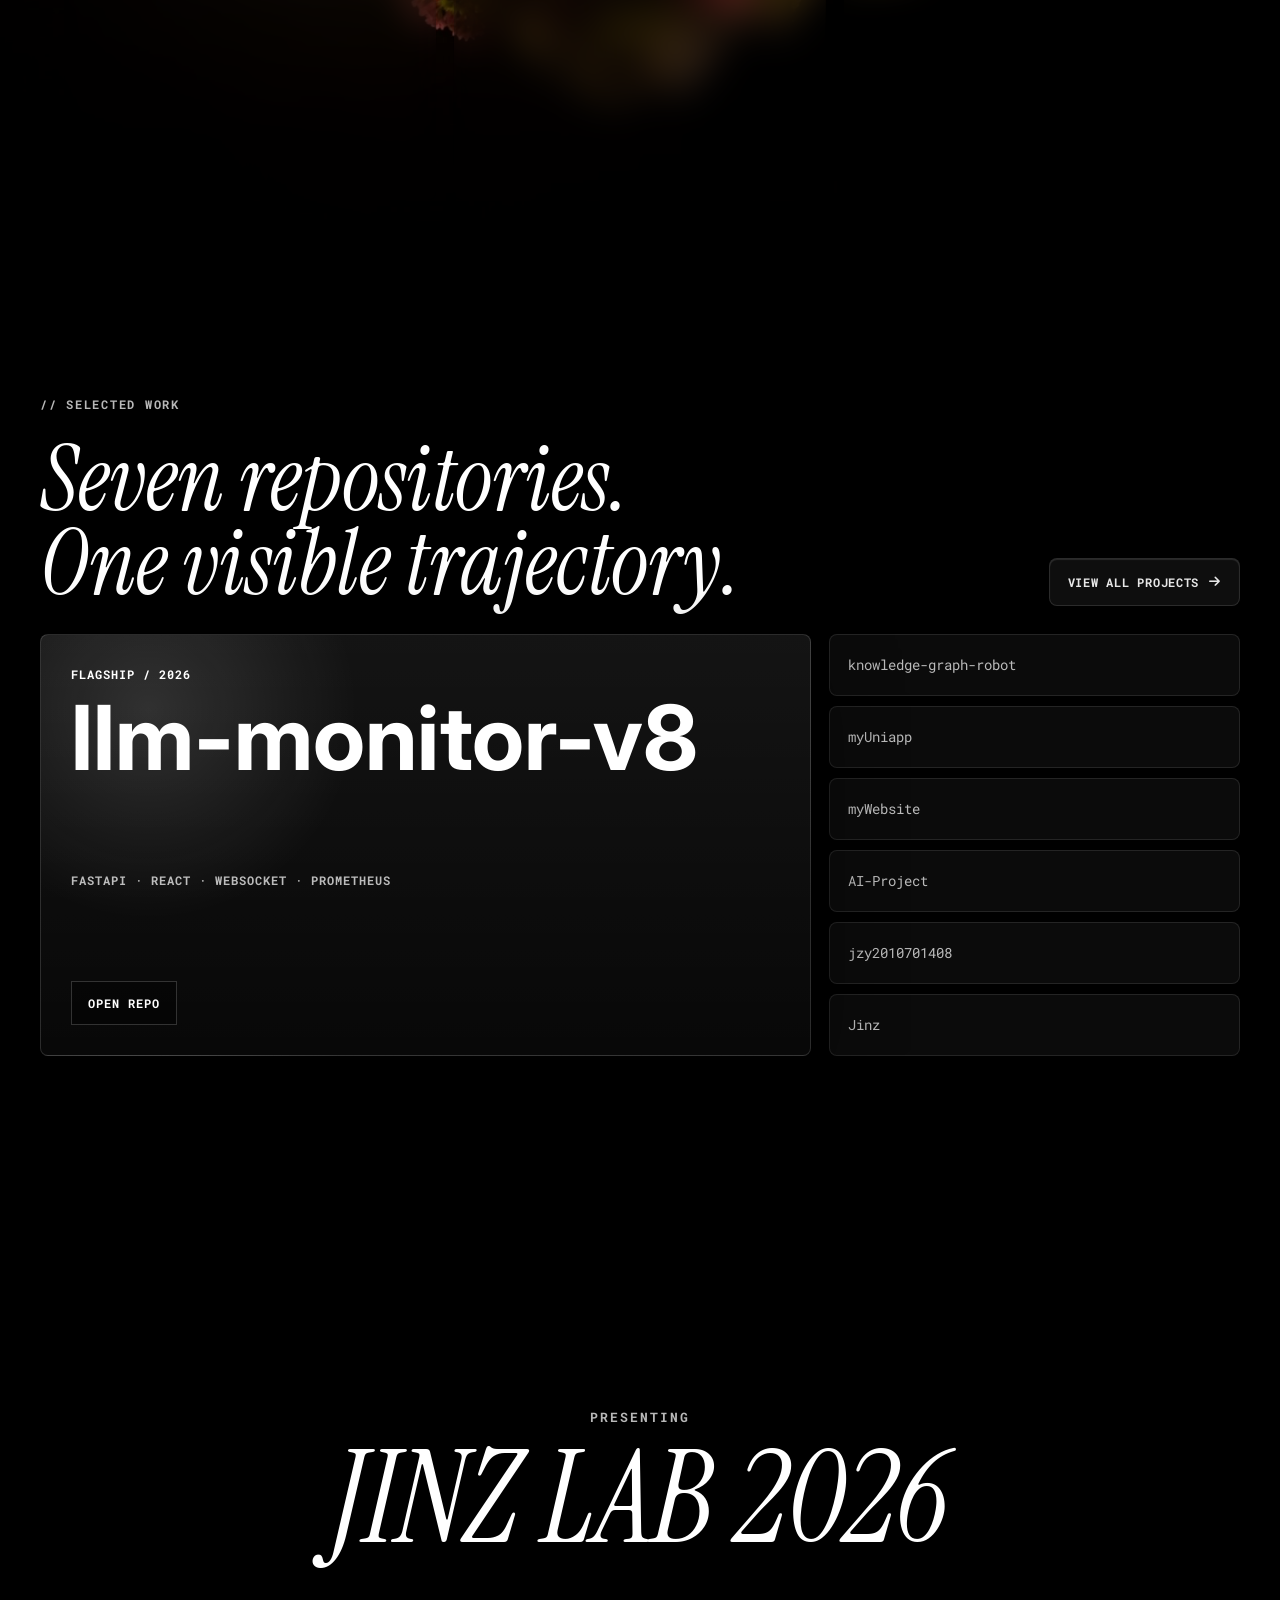
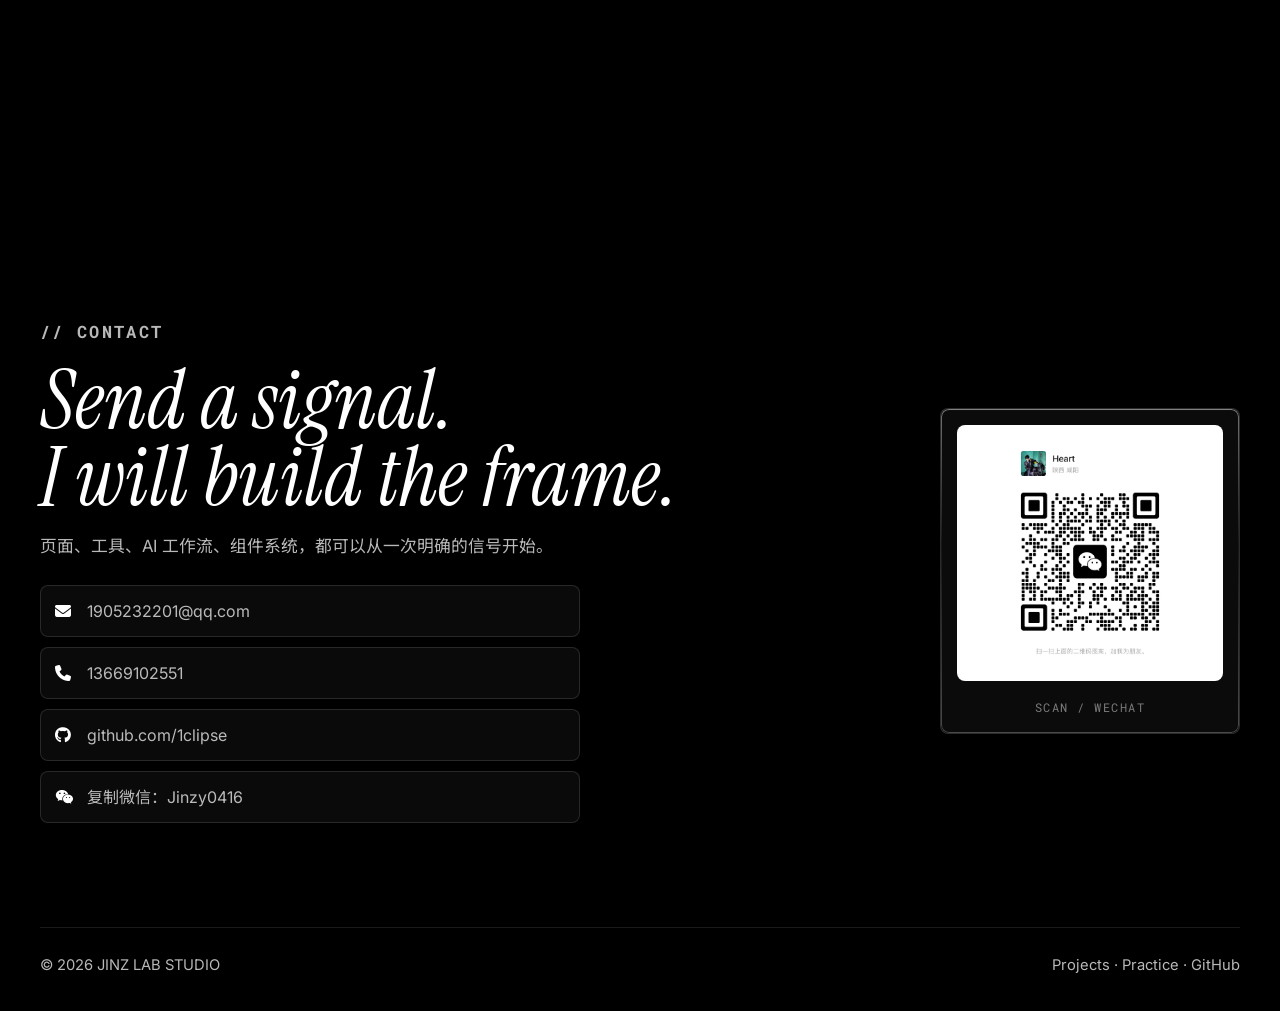
==== commit 735cdacb: "Fix mobile capabilities video" ====
--- a/myweb/index.html
+++ b/myweb/index.html
@@ -101,8 +101,8 @@
         </section>
 
         <section class="cinema-section capabilities-section" id="studio" aria-labelledby="studio-title">
-            <video class="fading-video section-video" data-fading-video muted playsinline autoplay preload="auto">
-                <source src="https://d8j0ntlcm91z4.cloudfront.net/user_38xzZboKViGWJOttwIXH07lWA1P/hf_20260418_094631_d30ab262-45ee-4b7d-99f3-5d5848c8ef13.mp4" type="video/mp4">
+            <video class="fading-video section-video" data-fading-video muted playsinline autoplay preload="auto" poster="images/capabilities-flower-scene-poster.jpg">
+                <source src="images/capabilities-flower-scene.mp4" type="video/mp4">
             </video>
             <div class="edge-shade" aria-hidden="true"></div>
 
--- a/myweb/style.css
+++ b/myweb/style.css
@@ -756,6 +756,10 @@
     background: #000;
 }
 
+.capabilities-section {
+    background: #040404 url("images/capabilities-flower-scene-poster.jpg") center / cover no-repeat;
+}
+
 .section-inner {
     position: relative;
     z-index: 2;
@@ -1911,9 +1915,9 @@
 
     .capabilities-section {
         position: relative;
-        min-height: auto;
+        min-height: 108svh;
         padding: 0;
-        background: #040404;
+        background-position: 58% 0;
     }
 
     .capabilities-section .section-video {
@@ -1925,24 +1929,24 @@
         height: 100%;
         object-position: center;
         opacity: 1;
-        filter: saturate(1.12) contrast(1.05) brightness(0.9);
+        filter: saturate(1.16) contrast(1.08) brightness(1);
     }
 
     .capabilities-section .edge-shade {
         z-index: 1;
         background:
-            linear-gradient(180deg, rgba(0, 0, 0, 0.08), rgba(0, 0, 0, 0.34) 34%, rgba(0, 0, 0, 0.76) 74%, #040404 100%),
-            linear-gradient(90deg, rgba(0, 0, 0, 0.66), transparent 54%, rgba(0, 0, 0, 0.42));
+            linear-gradient(180deg, rgba(0, 0, 0, 0.12), rgba(0, 0, 0, 0.16) 31%, rgba(0, 0, 0, 0.7) 70%, #040404 100%),
+            linear-gradient(90deg, rgba(0, 0, 0, 0.52), transparent 56%, rgba(0, 0, 0, 0.28));
     }
 
     .capabilities-section .section-inner {
-        min-height: auto;
+        min-height: 108svh;
         padding: 92px 20px 44px;
         margin-top: 0;
     }
 
-    .cinematic-heading {
-        margin-bottom: min(46vw, 170px);
+    .capabilities-section .cinematic-heading {
+        margin-bottom: clamp(230px, 72vw, 390px);
     }
 
     .cinematic-heading h2 {
@@ -2106,7 +2110,21 @@
     }
 
     .capabilities-section .section-inner {
+        min-height: 112svh;
         padding: 86px 16px 38px;
+    }
+
+    .capabilities-section {
+        min-height: 112svh;
+        background-position: 62% 0;
+    }
+
+    .capabilities-section .section-video {
+        object-position: 62% 0;
+    }
+
+    .capabilities-section .cinematic-heading {
+        margin-bottom: clamp(250px, 82vw, 380px);
     }
 
     .cinematic-heading h2 {
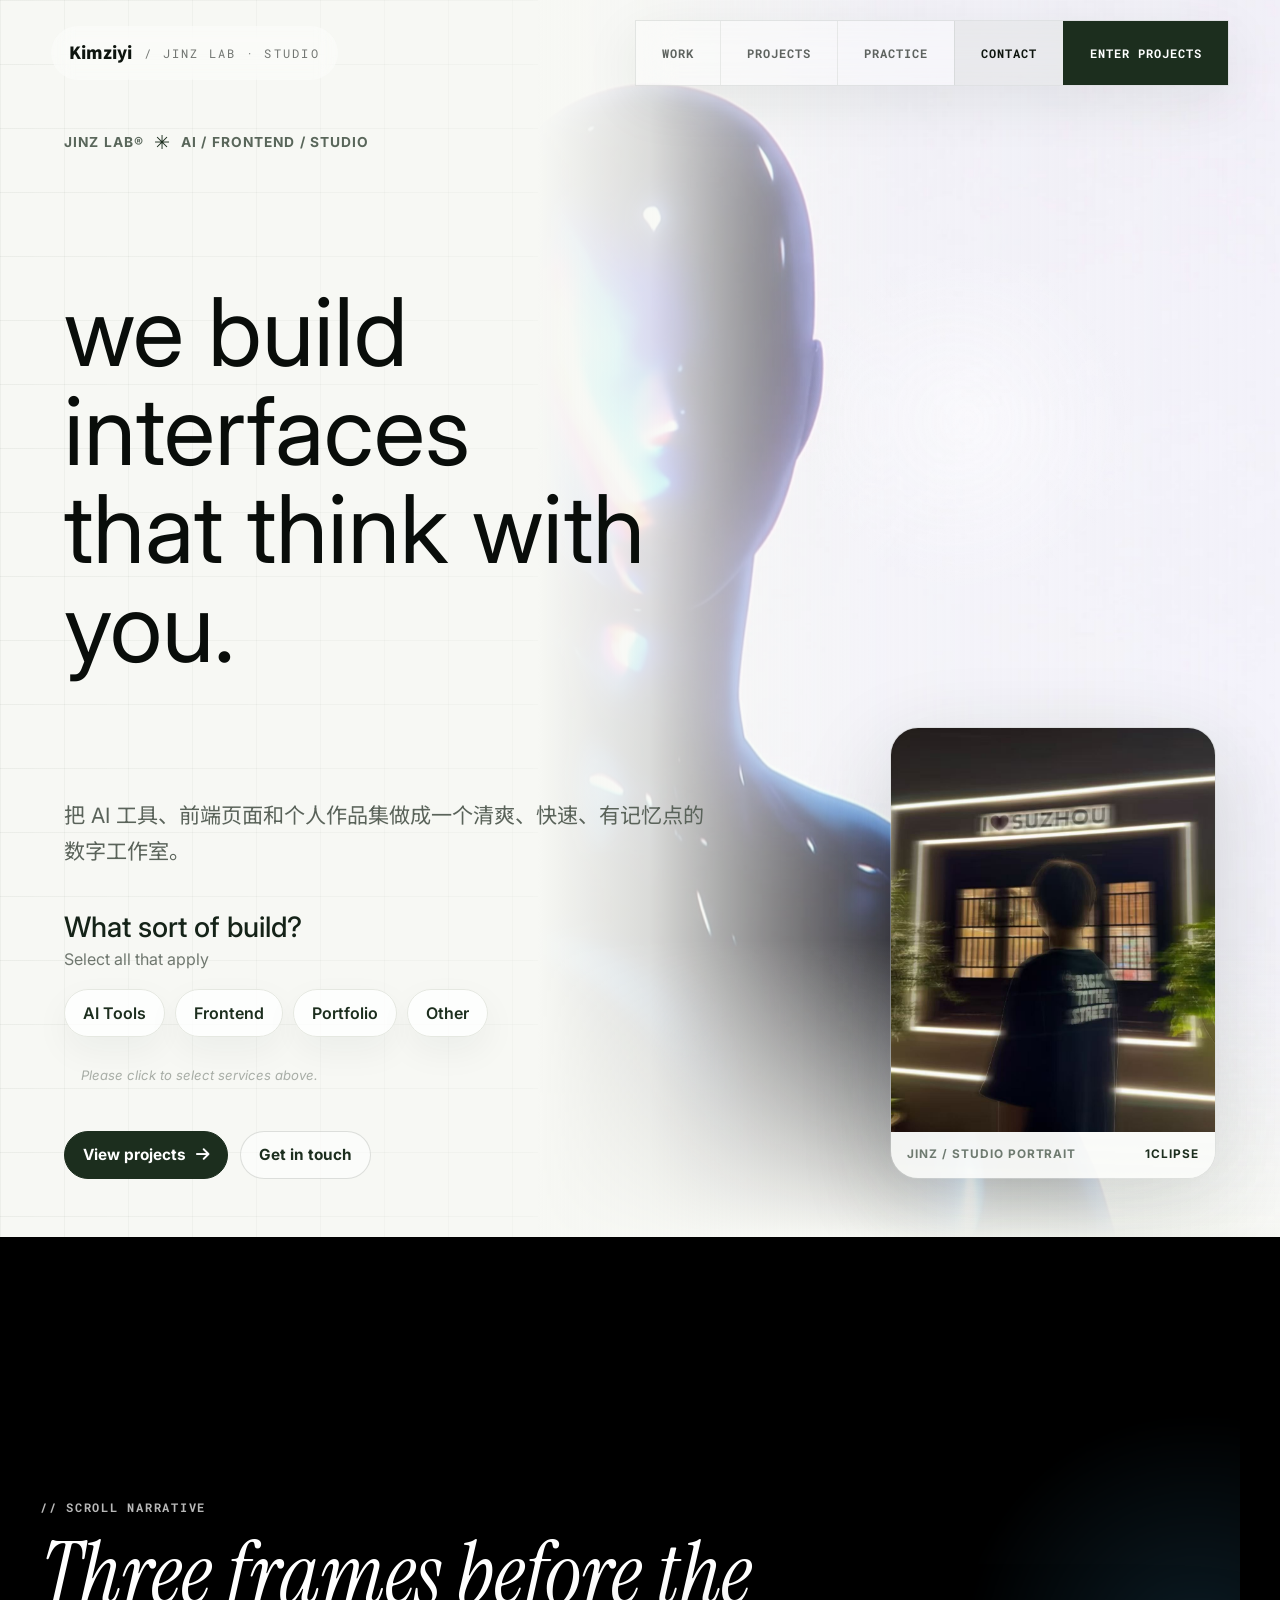
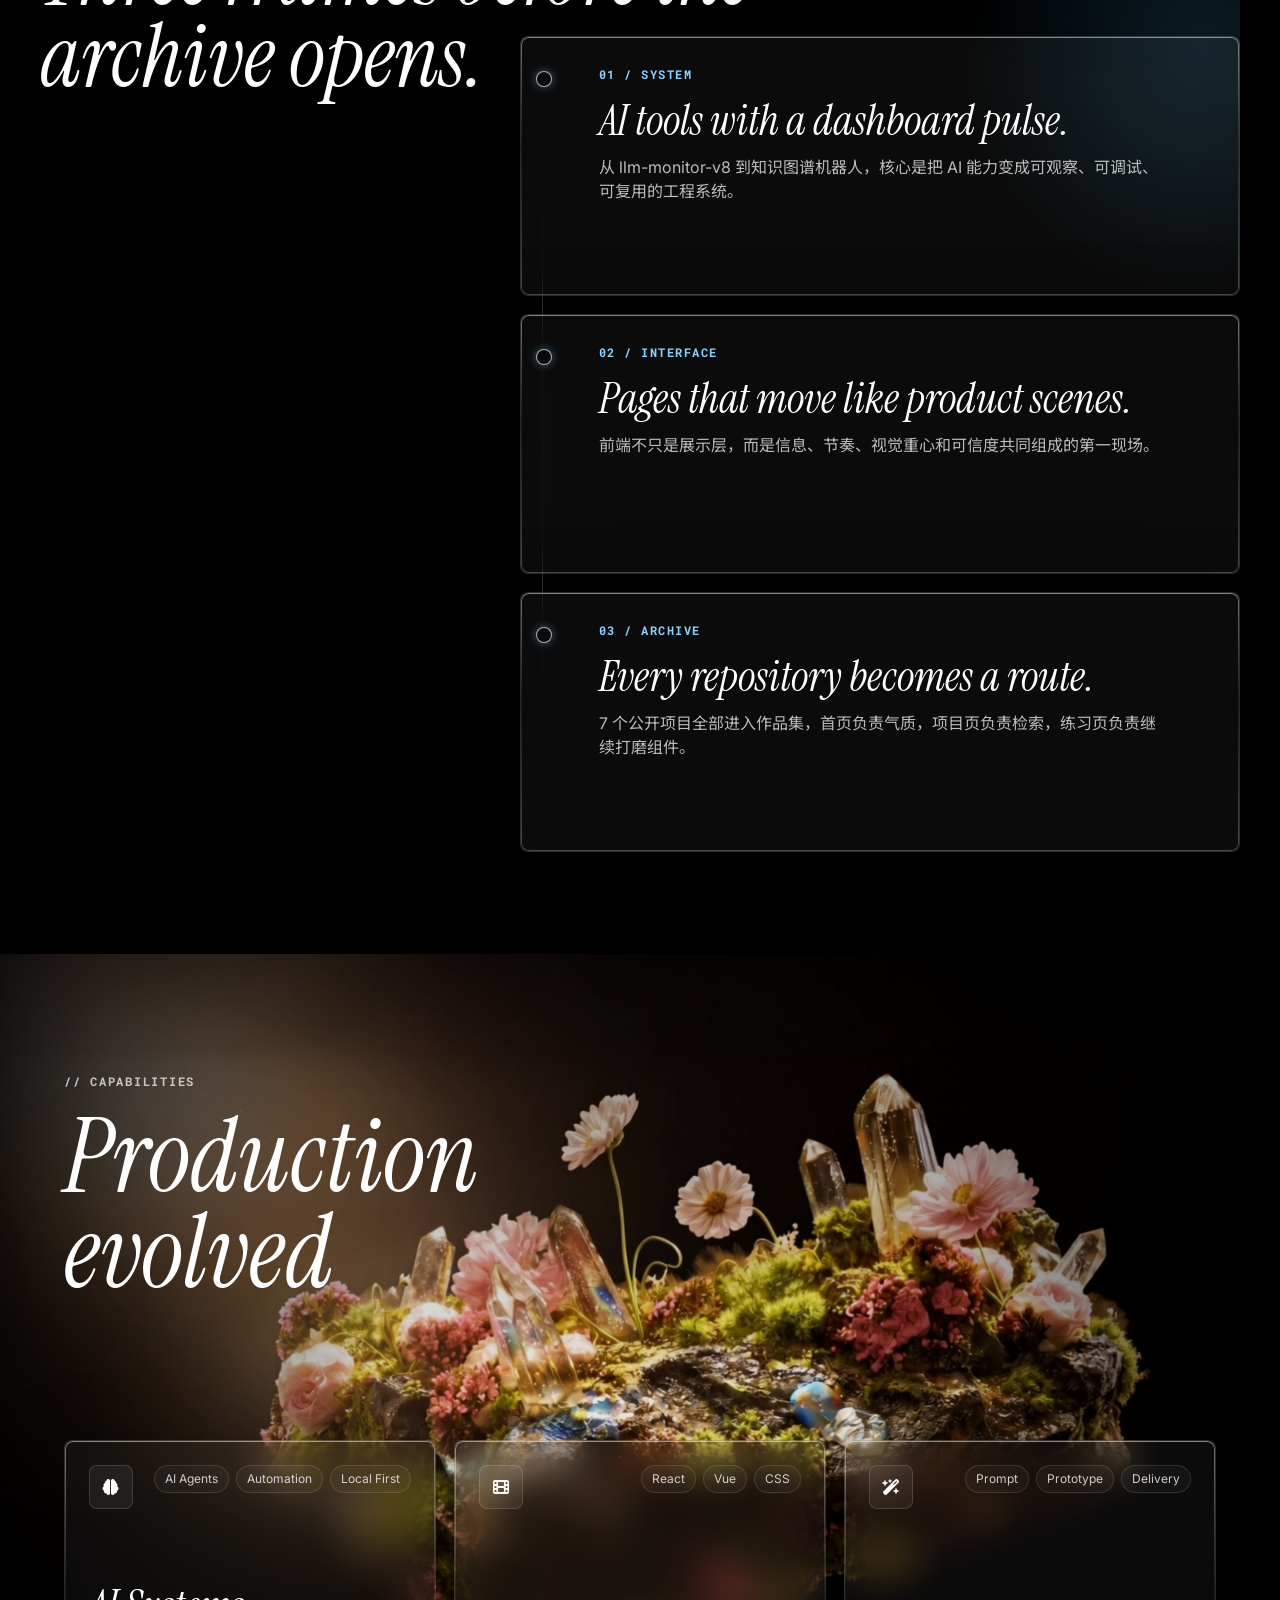
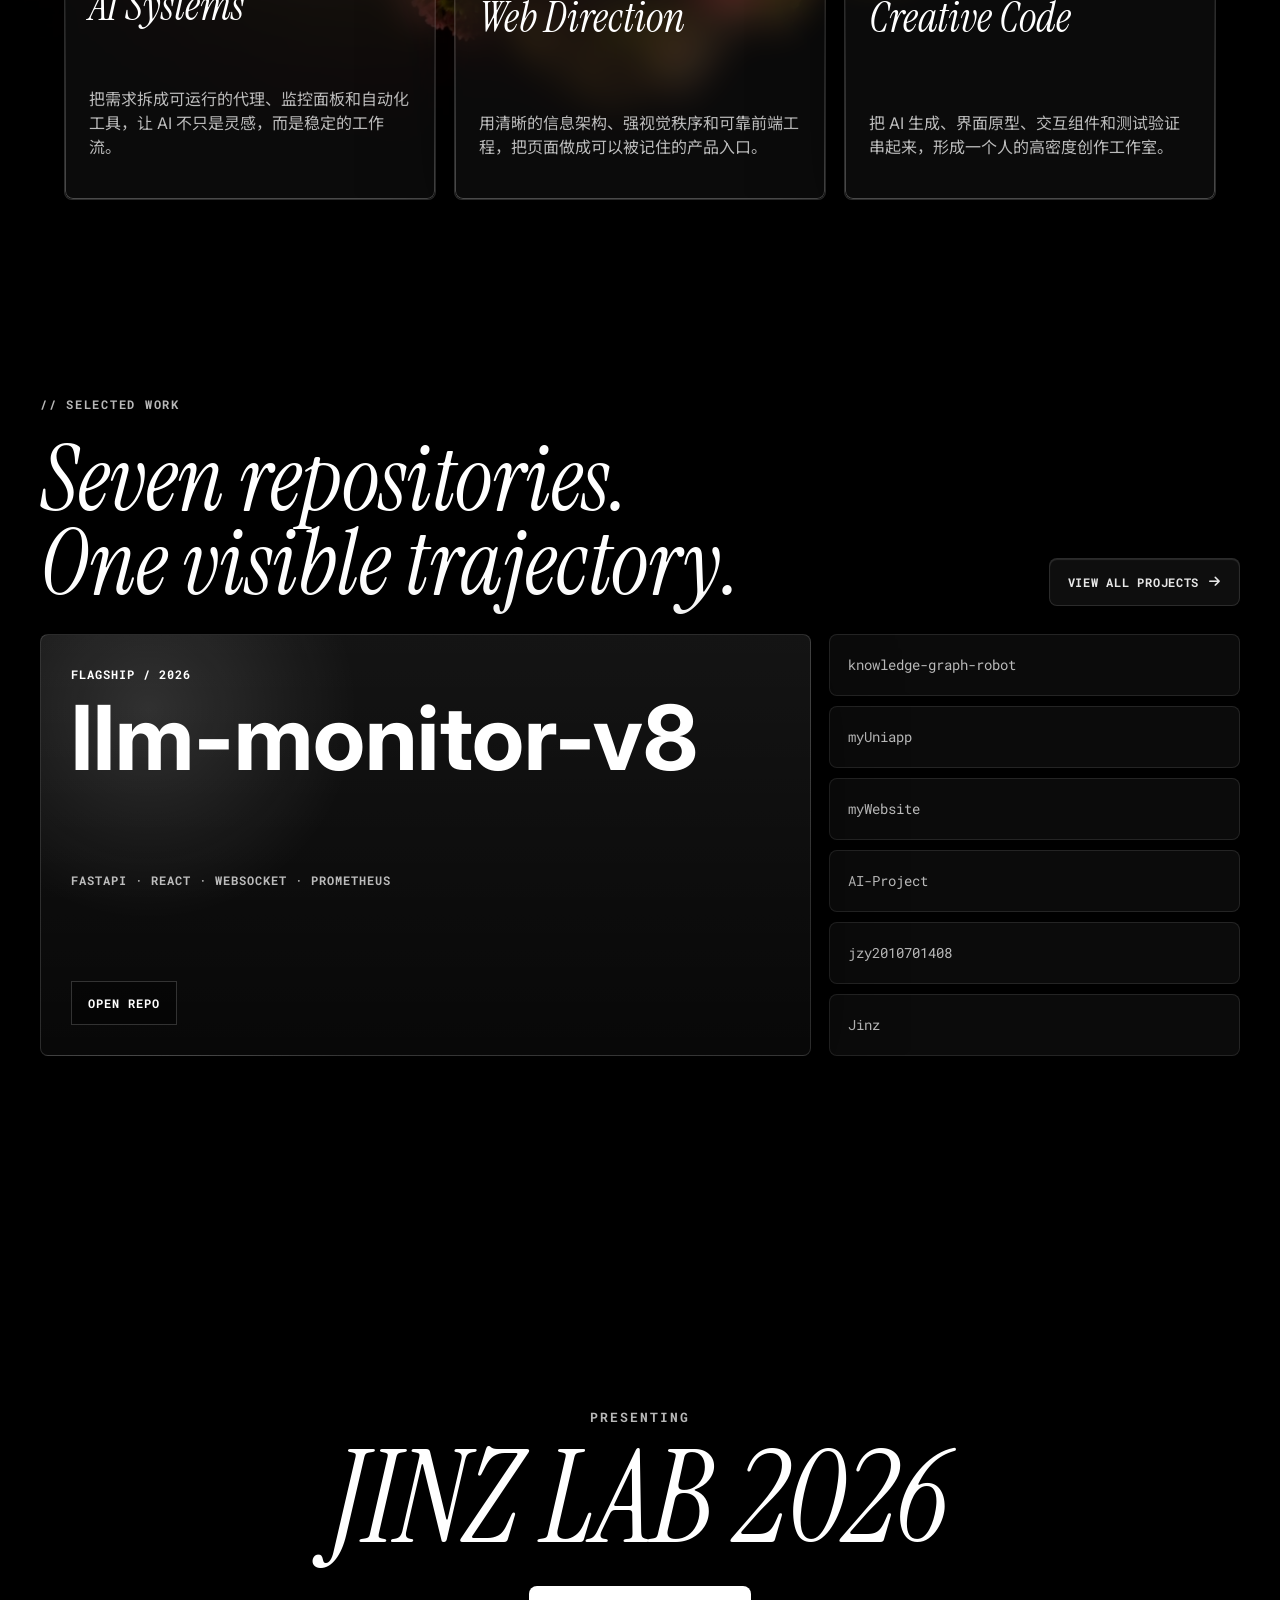
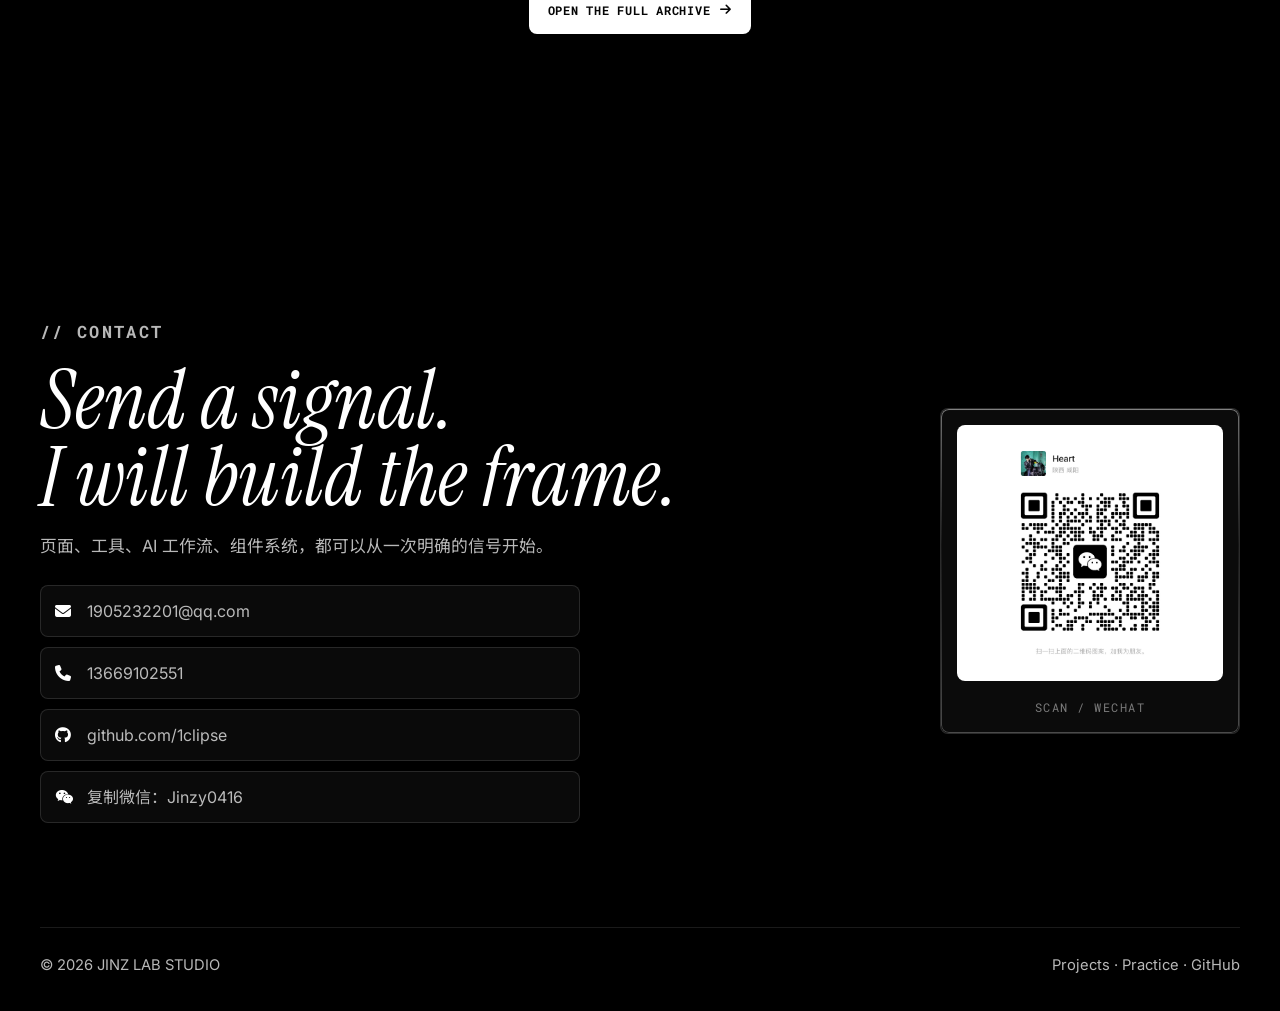
==== commit 573cc054: "Add mobile capabilities video source" ====
--- a/myweb/index.html
+++ b/myweb/index.html
@@ -102,6 +102,7 @@
 
         <section class="cinema-section capabilities-section" id="studio" aria-labelledby="studio-title">
             <video class="fading-video section-video" data-fading-video muted playsinline autoplay preload="auto" poster="images/capabilities-flower-scene-poster.jpg">
+                <source src="images/capabilities-flower-scene-mobile.mp4" type="video/mp4" media="(max-width: 820px)">
                 <source src="images/capabilities-flower-scene.mp4" type="video/mp4">
             </video>
             <div class="edge-shade" aria-hidden="true"></div>
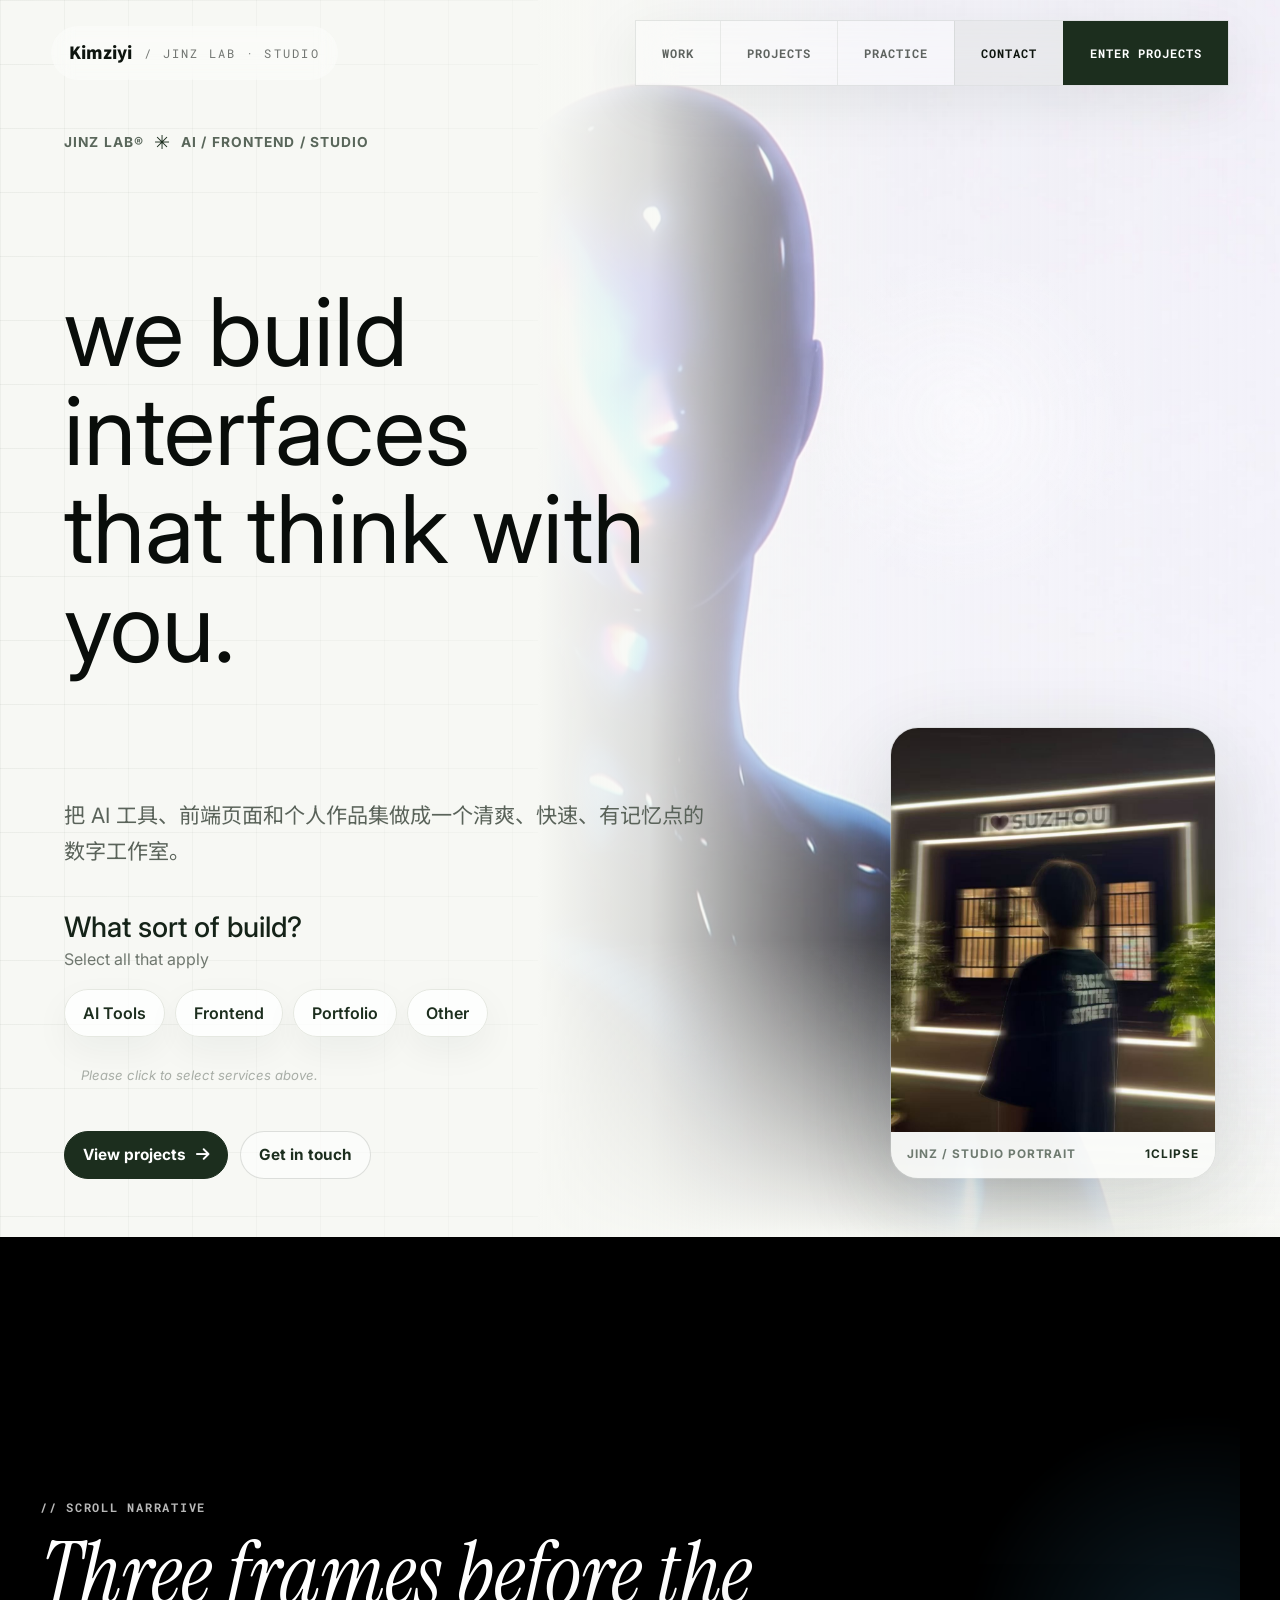
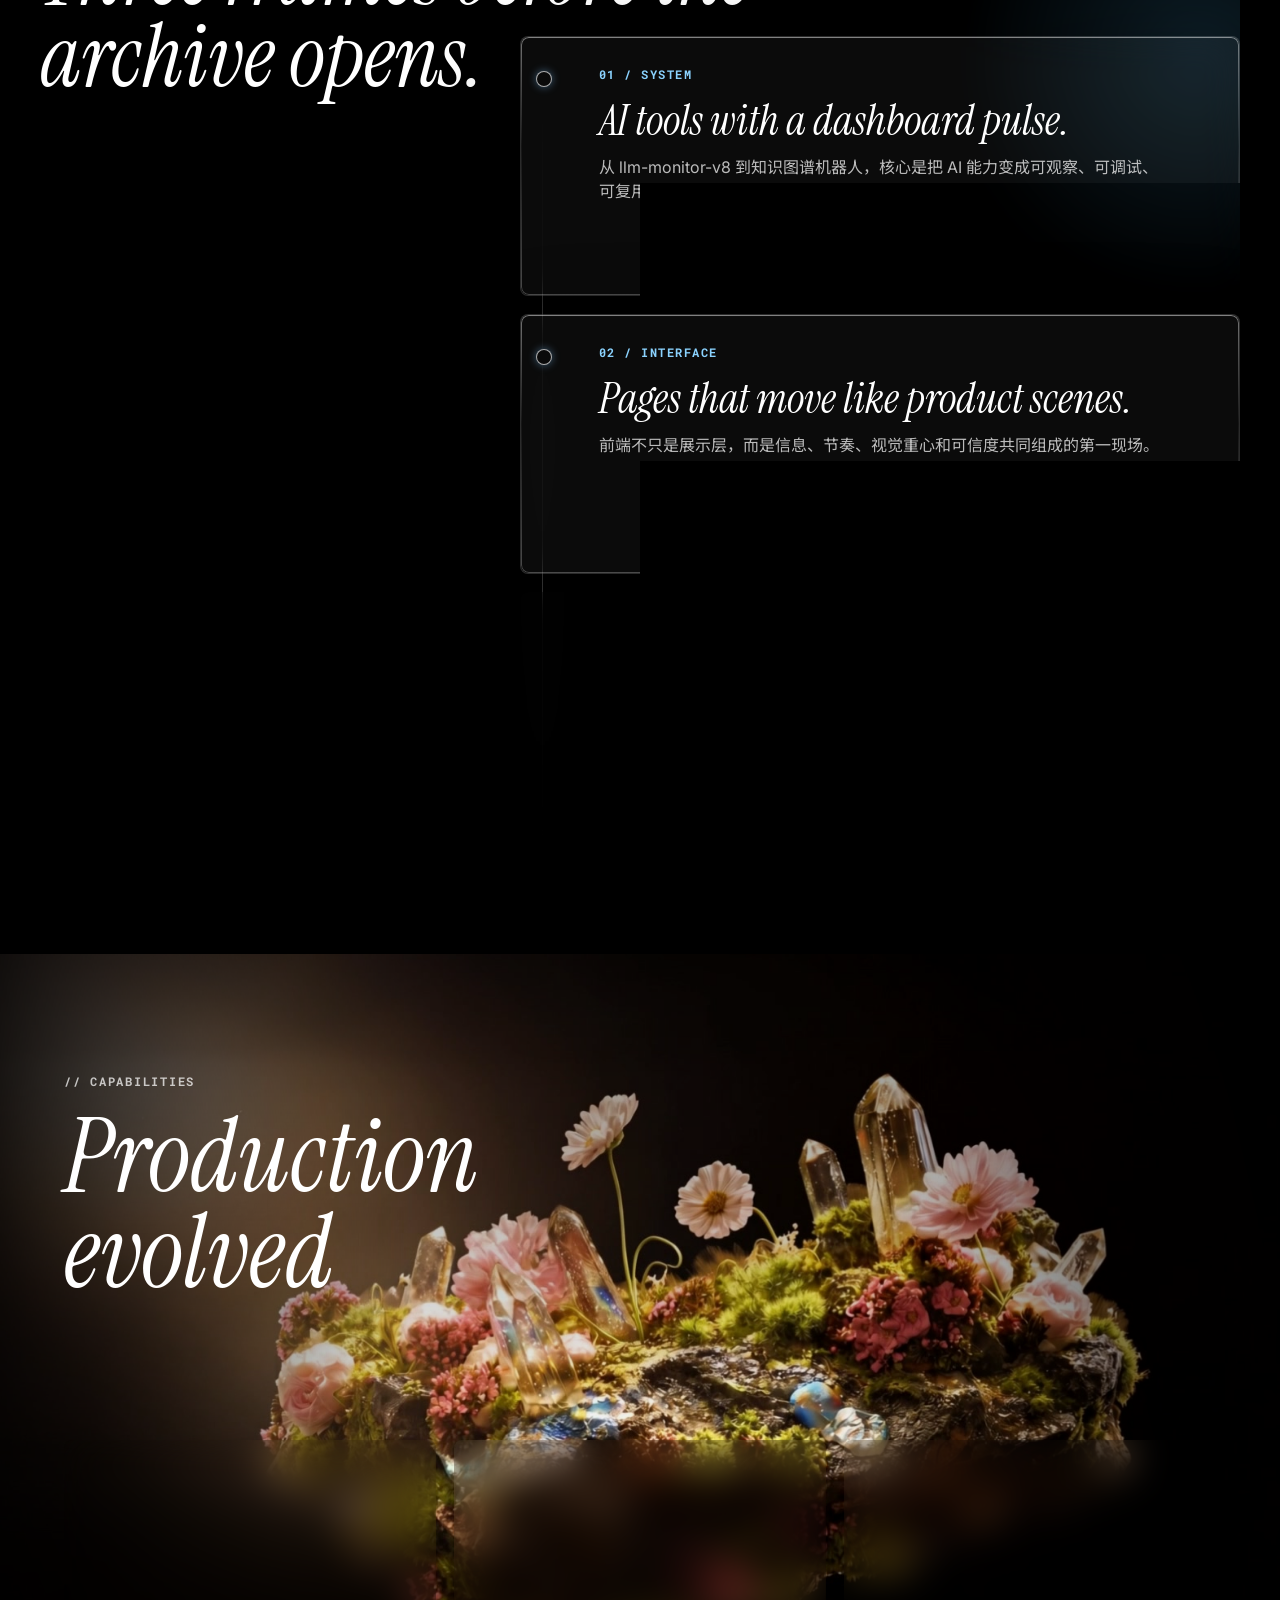
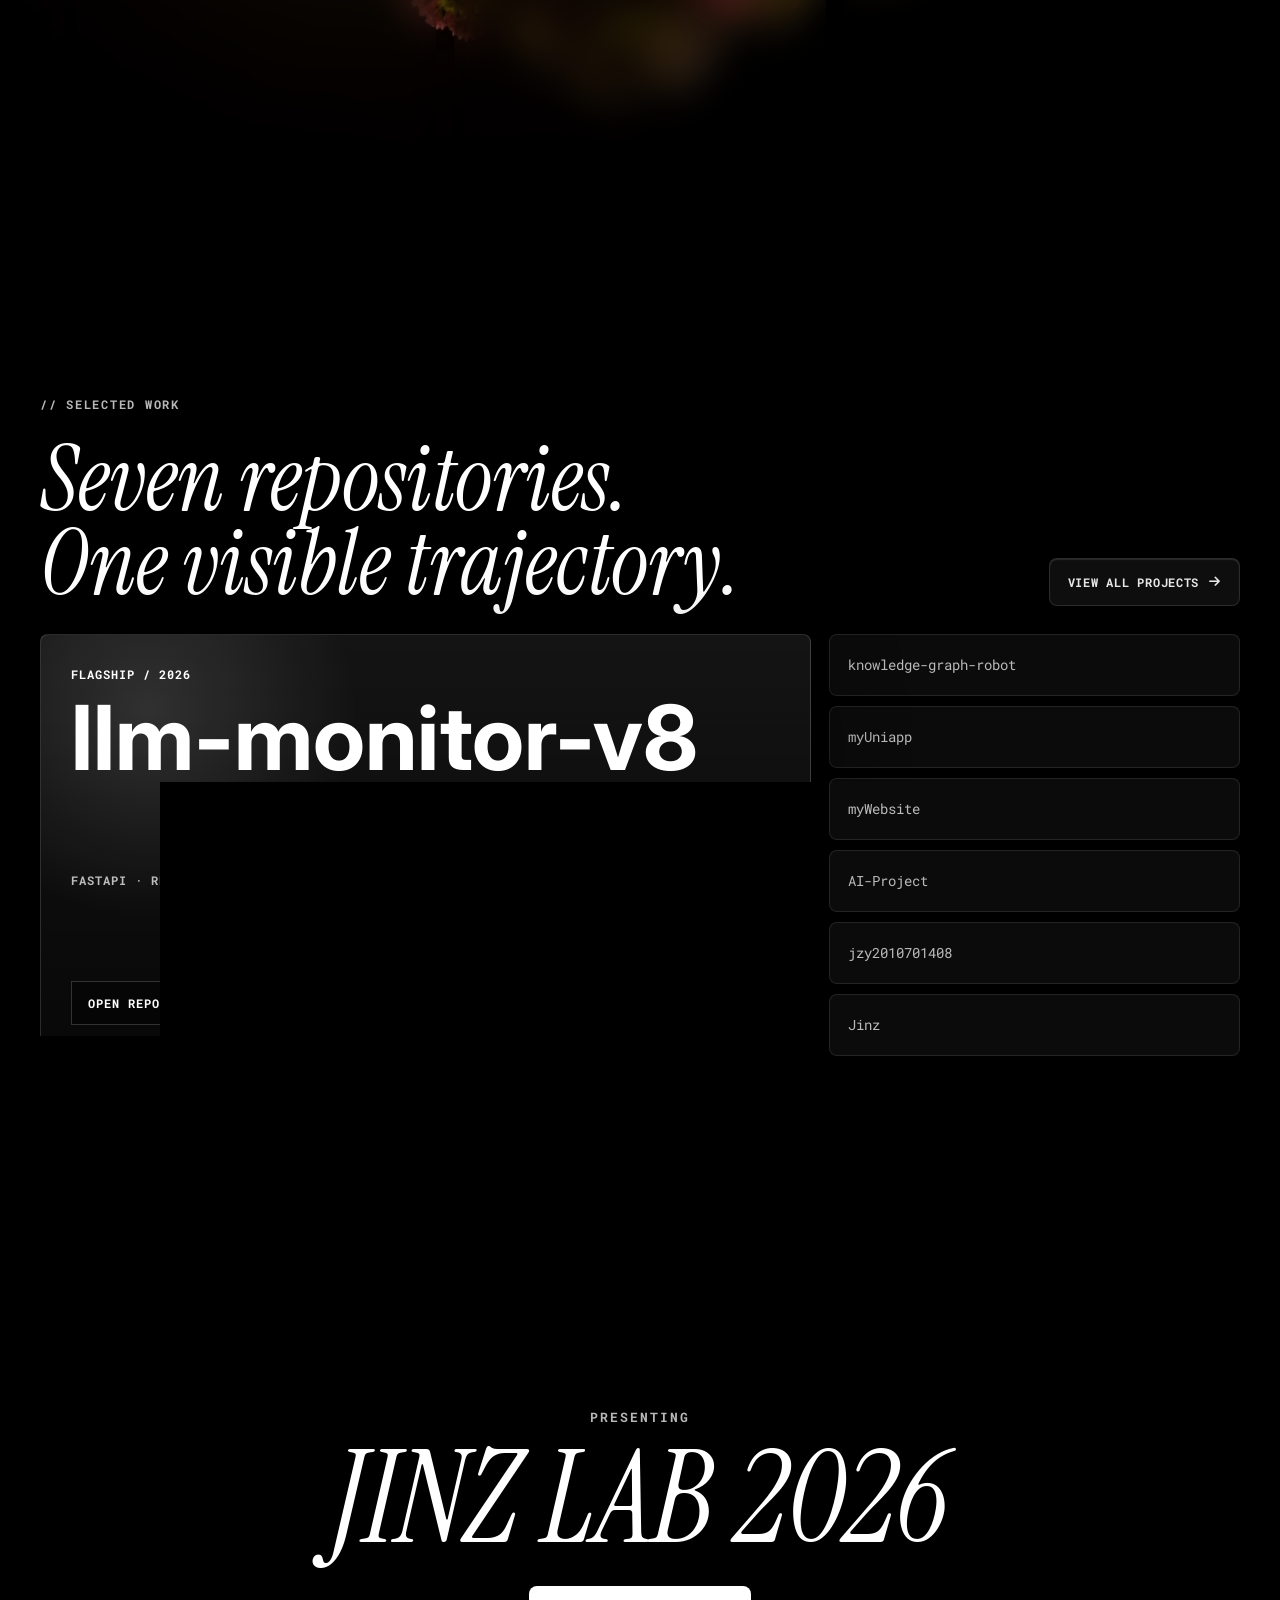
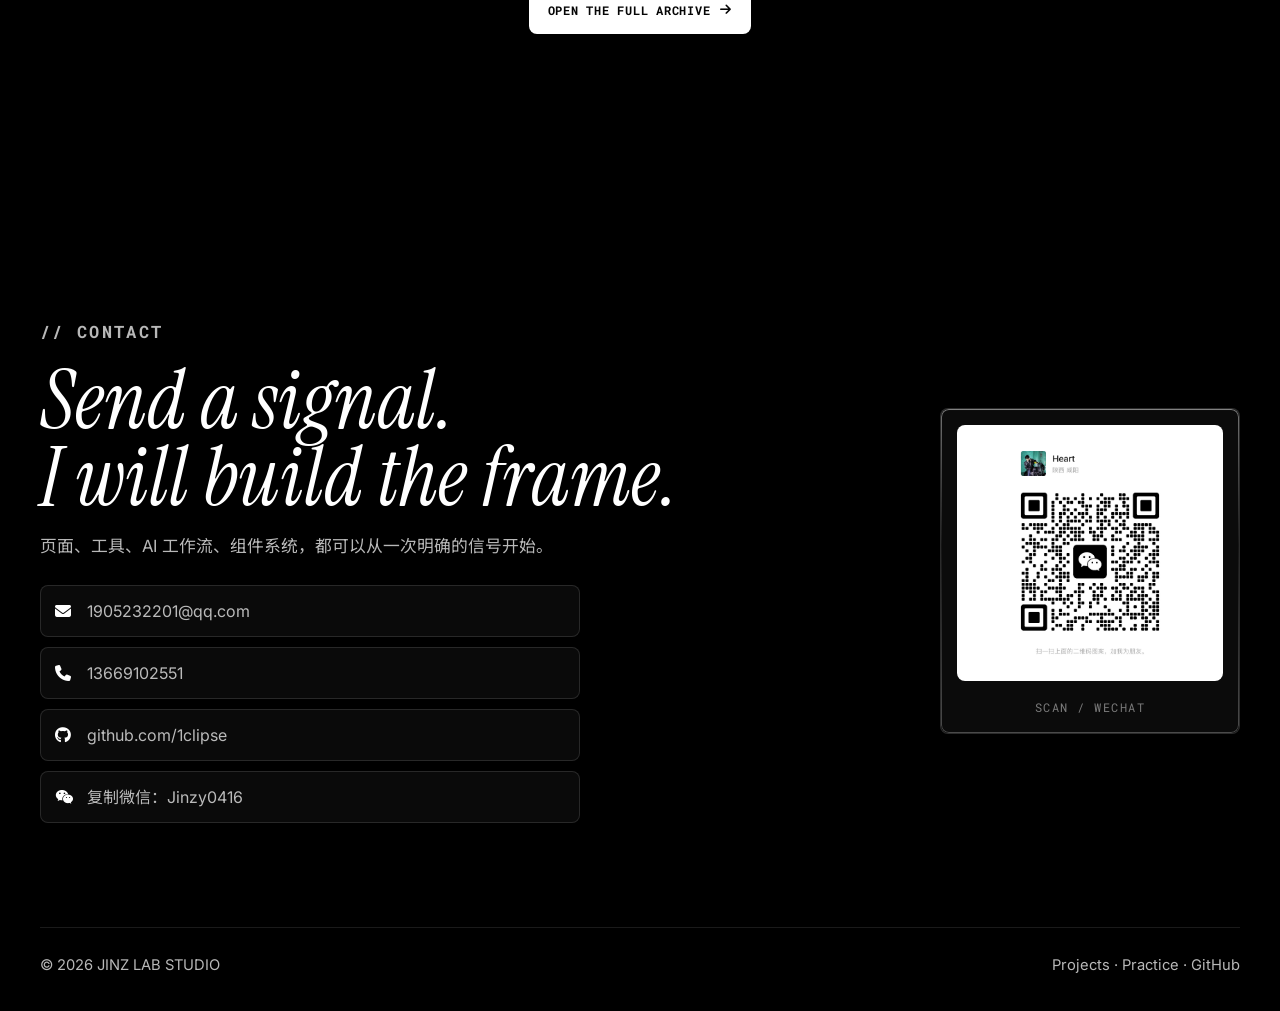
==== commit 37aaee08: "Improve mobile capabilities video quality" ====
--- a/myweb/index.html
+++ b/myweb/index.html
@@ -102,7 +102,7 @@
 
         <section class="cinema-section capabilities-section" id="studio" aria-labelledby="studio-title">
             <video class="fading-video section-video" data-fading-video muted playsinline autoplay preload="auto" poster="images/capabilities-flower-scene-poster.jpg">
-                <source src="images/capabilities-flower-scene-mobile.mp4" type="video/mp4" media="(max-width: 820px)">
+                <source src="images/capabilities-flower-scene-mobile-hq.mp4" type="video/mp4" media="(max-width: 820px)">
                 <source src="images/capabilities-flower-scene.mp4" type="video/mp4">
             </video>
             <div class="edge-shade" aria-hidden="true"></div>
--- a/myweb/style.css
+++ b/myweb/style.css
@@ -1917,7 +1917,7 @@
         position: relative;
         min-height: 108svh;
         padding: 0;
-        background-position: 58% 0;
+        background-position: 60% 0;
     }
 
     .capabilities-section .section-video {
@@ -1927,9 +1927,9 @@
         display: block;
         width: 100%;
         height: 100%;
-        object-position: center;
+        object-position: 60% 0;
         opacity: 1;
-        filter: saturate(1.16) contrast(1.08) brightness(1);
+        filter: saturate(1.1) contrast(1.03) brightness(1);
     }
 
     .capabilities-section .edge-shade {
@@ -2116,11 +2116,11 @@
 
     .capabilities-section {
         min-height: 112svh;
-        background-position: 62% 0;
+        background-position: 60% 0;
     }
 
     .capabilities-section .section-video {
-        object-position: 62% 0;
+        object-position: 60% 0;
     }
 
     .capabilities-section .cinematic-heading {
